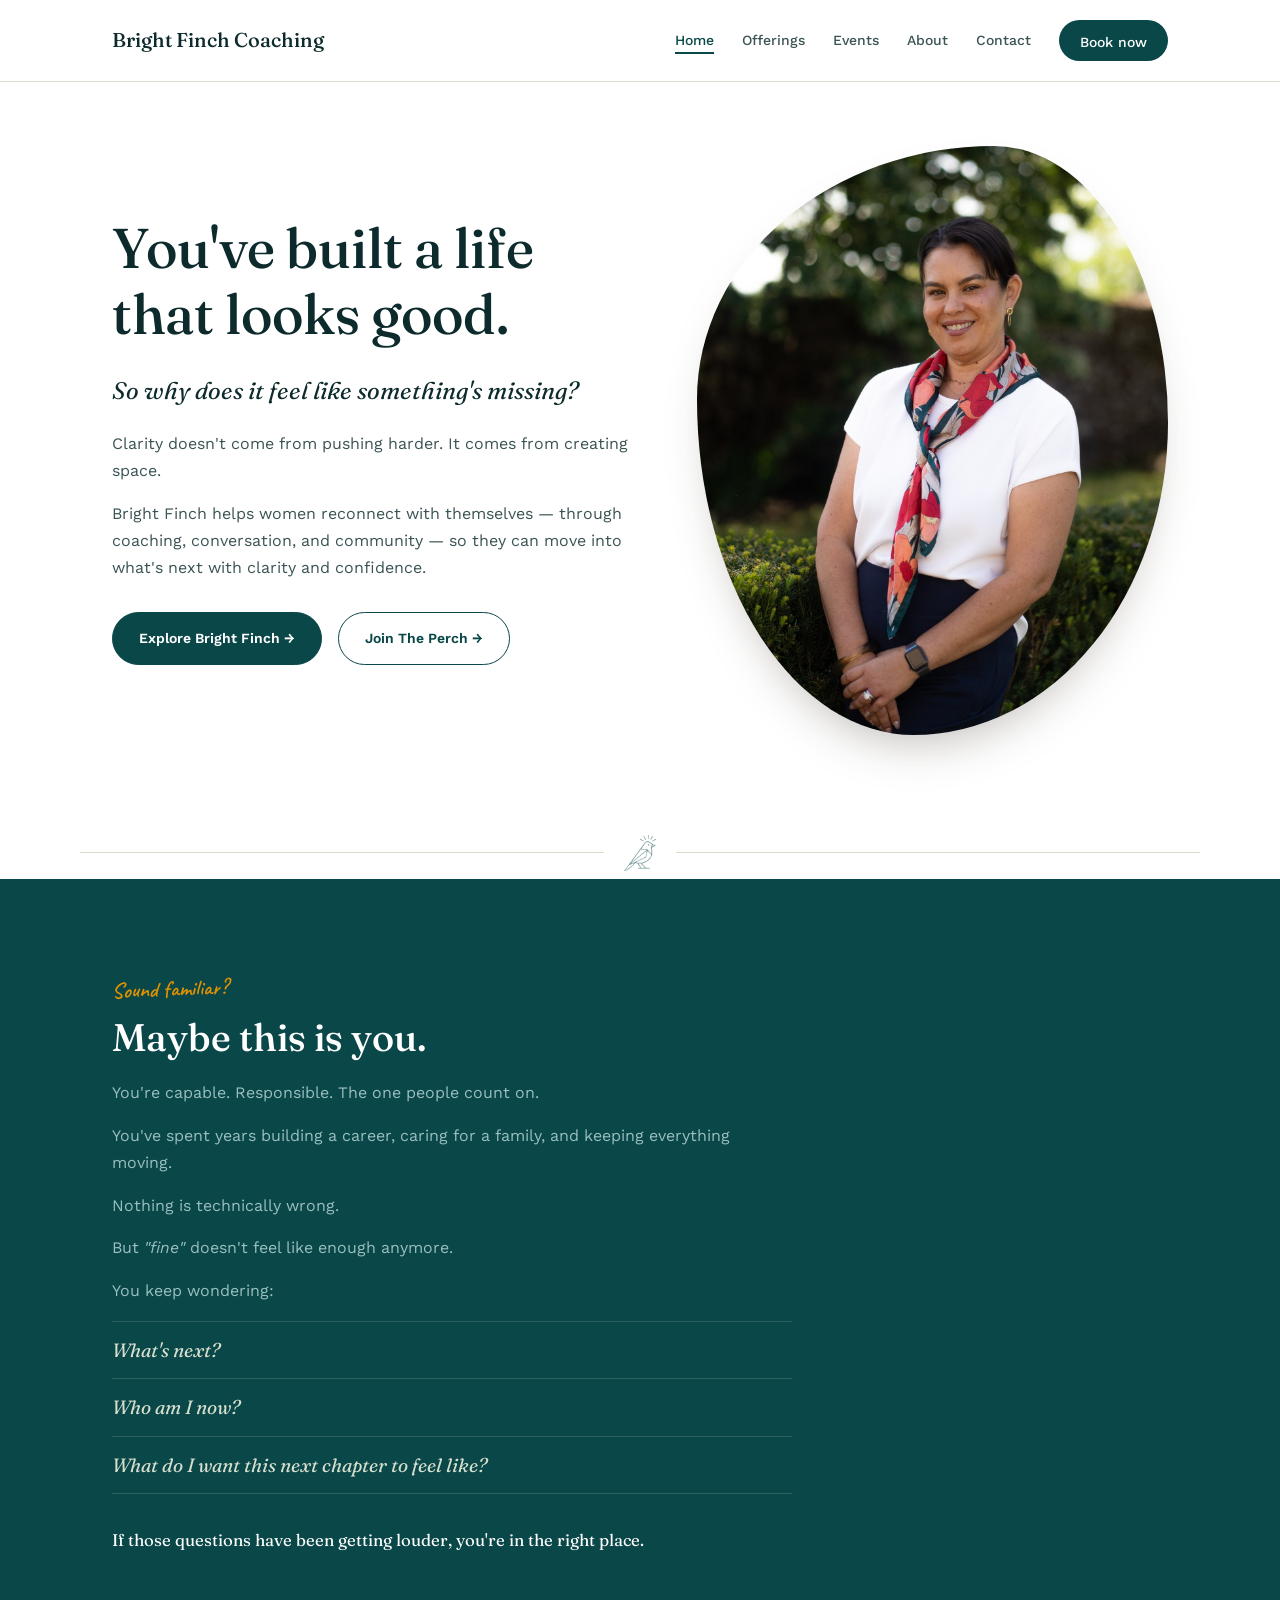
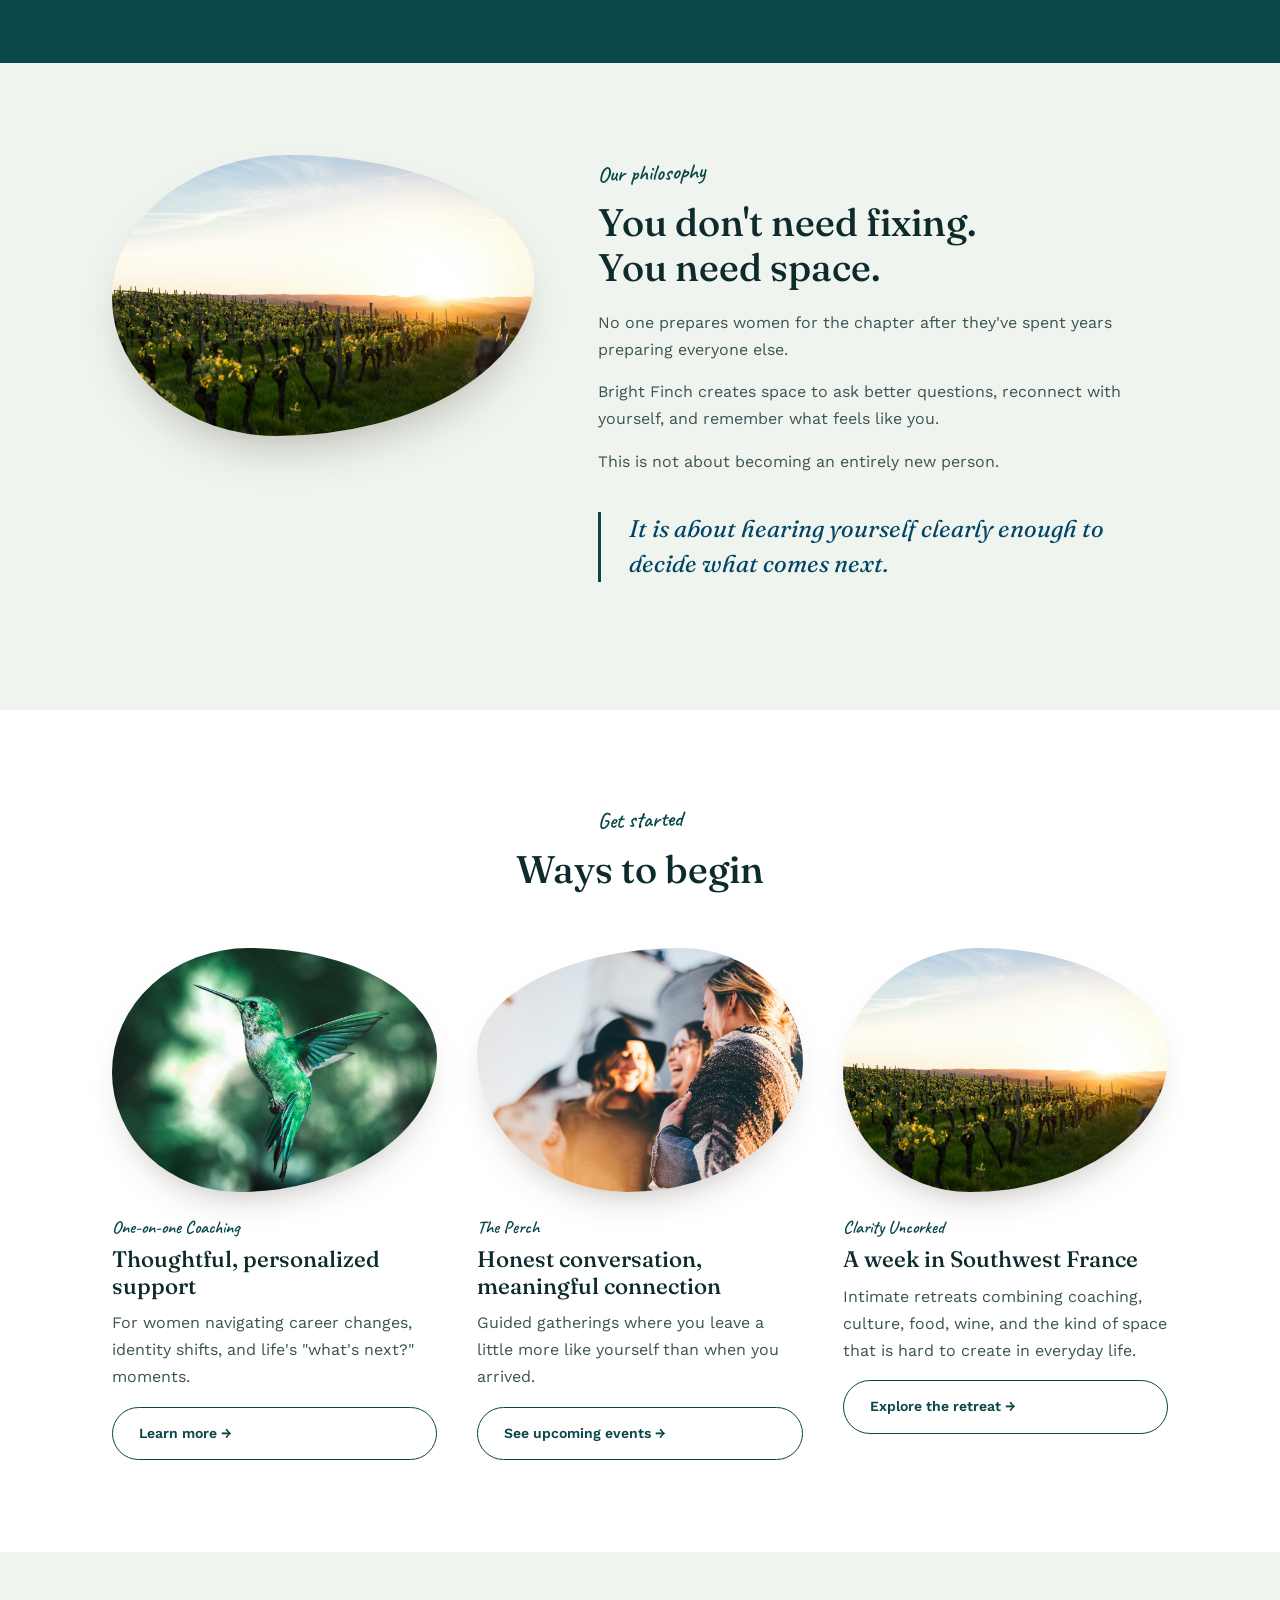
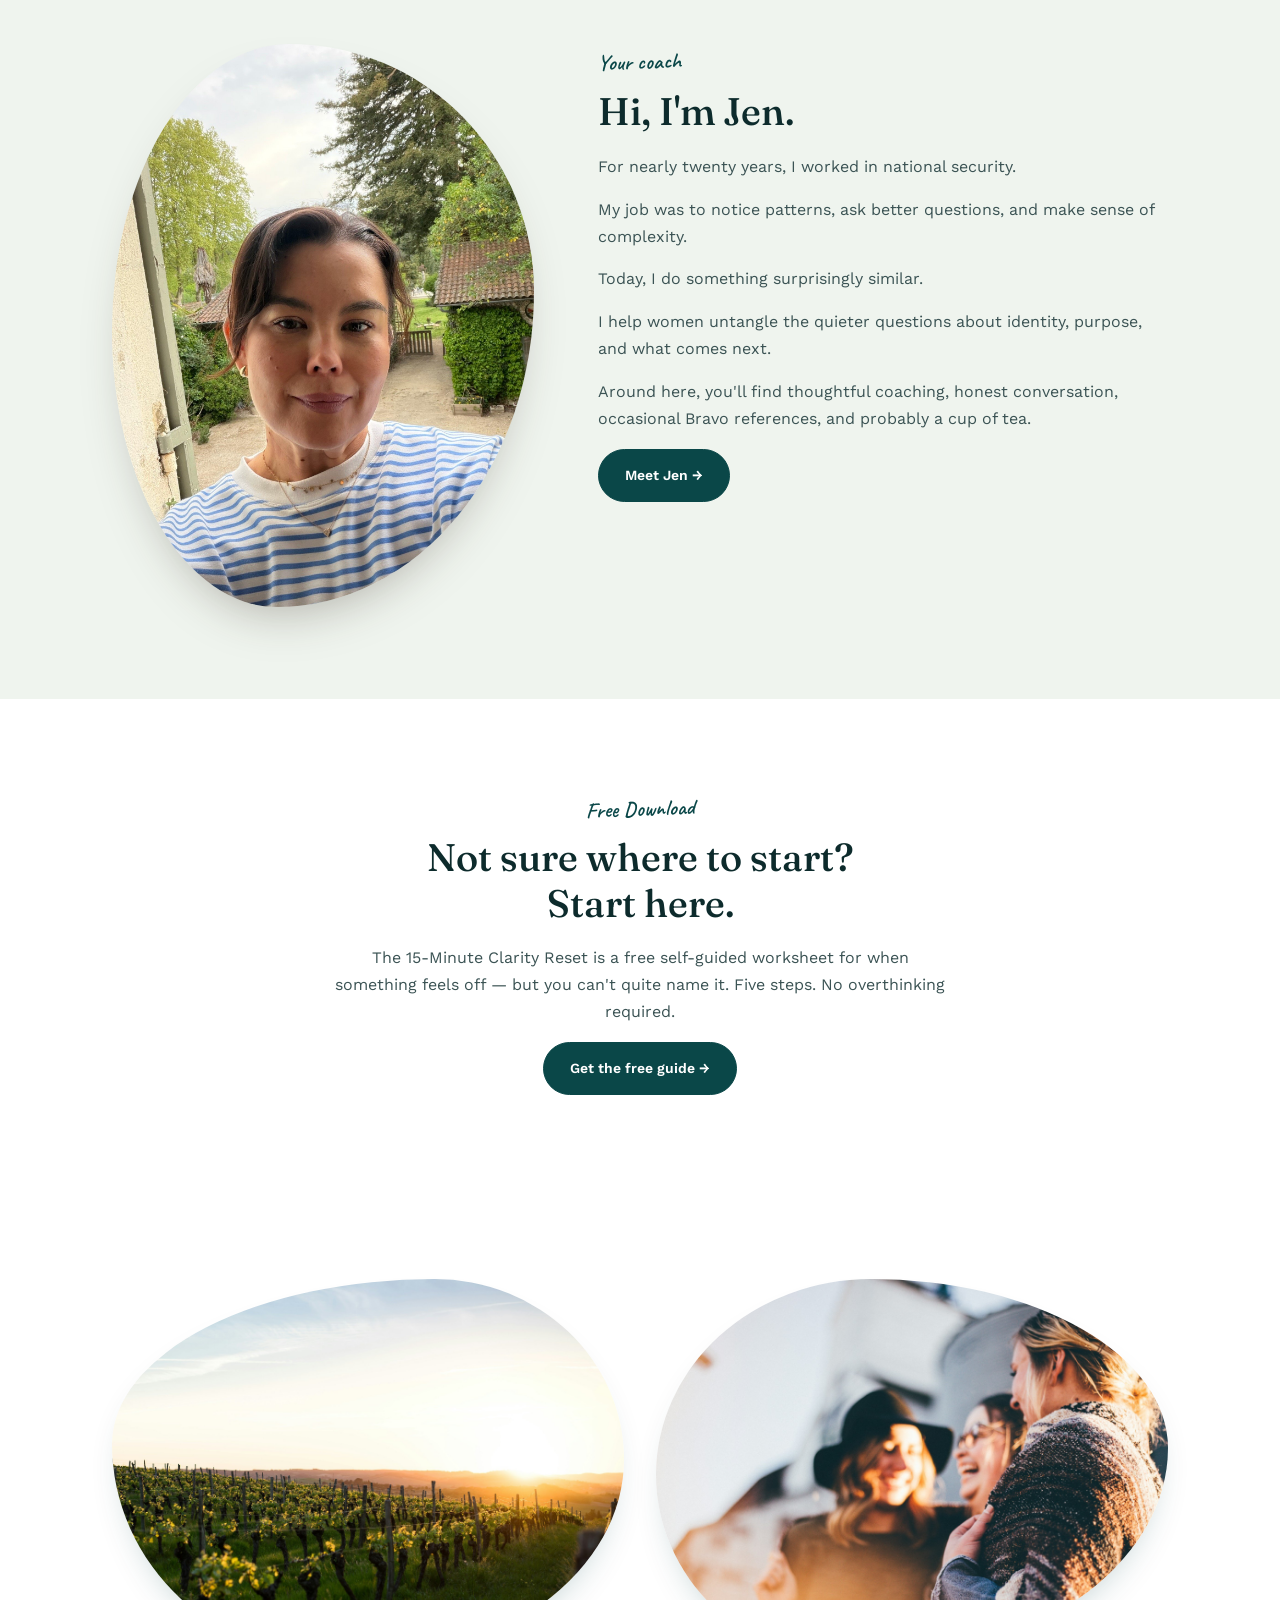
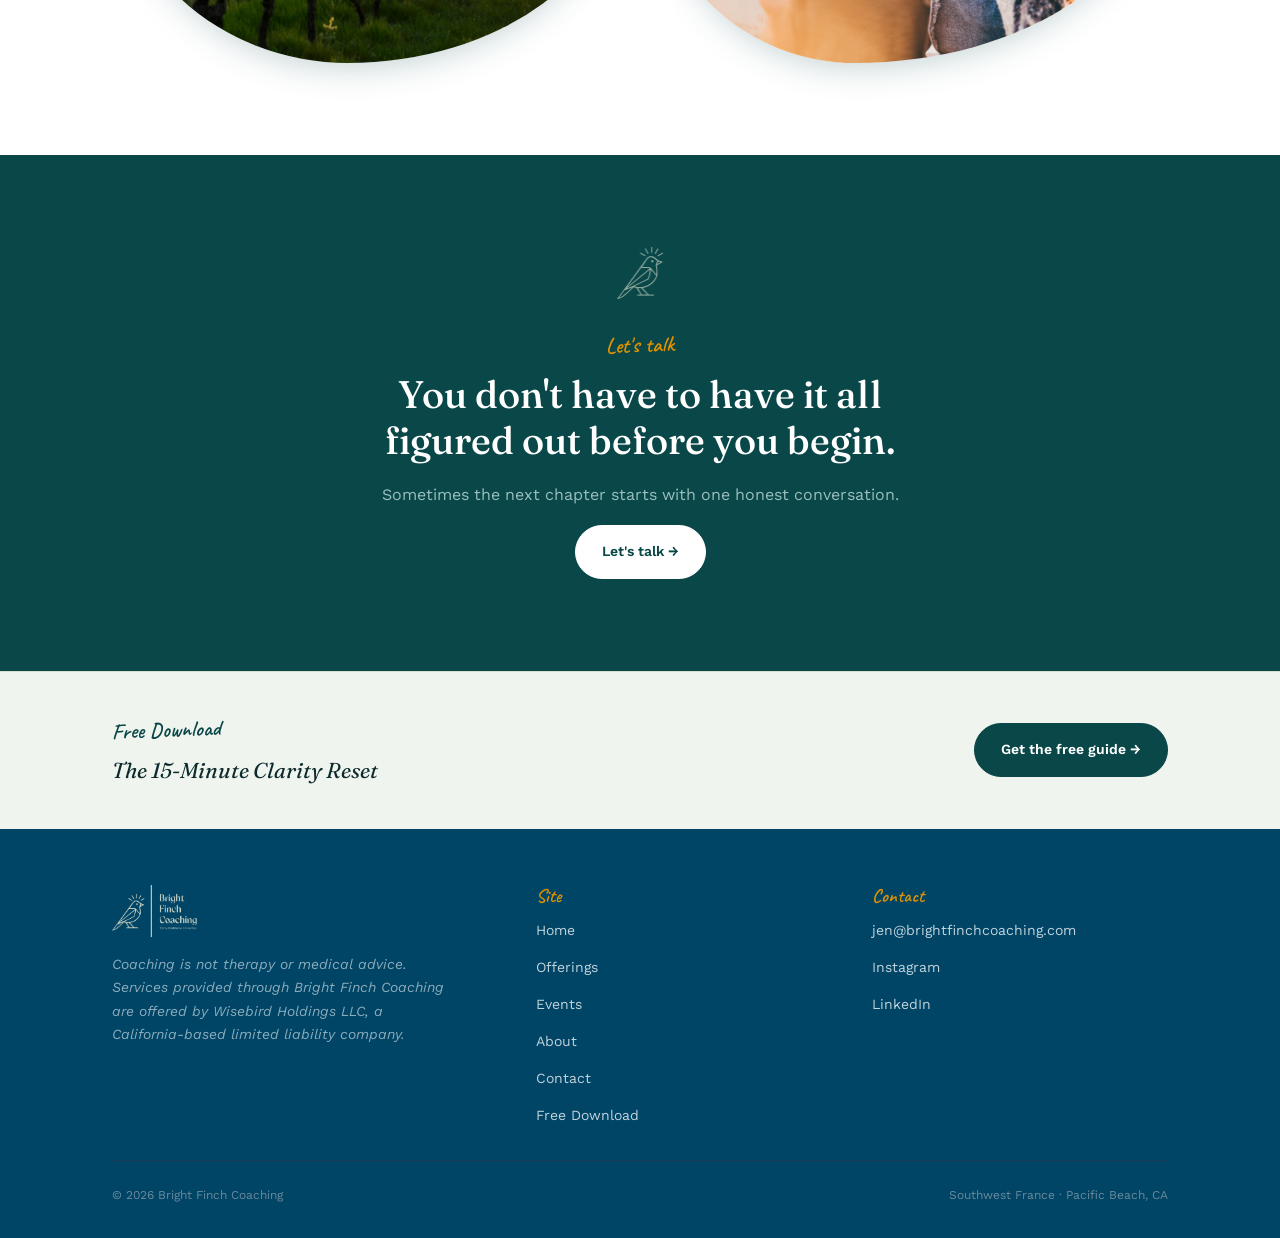
==== index.html @ b05a15ee "Expand hero mission statement Co-Authored-By: Claude Sonnet 4.6 <noreply@anthropic.com>" ====
<!DOCTYPE html>
<html lang="en">
<head>
<meta charset="UTF-8">
<meta name="viewport" content="width=device-width, initial-scale=1.0">
<title>Bright Finch Coaching</title>
<meta name="description" content="Bright Finch helps women reconnect with themselves through coaching, conversation, and community.">
<link rel="stylesheet" href="css/style.css">
<link rel="icon" type="image/png" sizes="512x512" href="favicon-512.png">
<link rel="icon" type="image/png" sizes="32x32" href="favicon-32.png">
<link rel="icon" type="image/png" sizes="16x16" href="favicon-16.png">
<link rel="apple-touch-icon" href="apple-touch-icon.png">
</head>
<body>

<header class="site-header">
  <nav class="nav">
    <a href="index.html" class="wordmark">Bright Finch Coaching</a>
    <ul class="nav-links">
      <li><a href="index.html" class="active">Home</a></li>
      <li><a href="offerings.html">Offerings</a></li>
      <li><a href="events.html">Events</a></li>
      <li><a href="about.html">About</a></li>
      <li><a href="contact.html">Contact</a></li>
      <li><a href="contact.html" class="btn btn-solid nav-cta">Book now</a></li>
    </ul>
    <button class="nav-toggle" aria-label="Toggle menu"><span></span><span></span><span></span></button>
  </nav>
</header>

<main>

  <!-- 1. Hero -->
  <section class="hero">
    <div class="container hero-grid">
      <div>
        <h1>You've built a life<br>that looks good.</h1>
        <p class="hero-sub">So why does it feel like something's missing?</p>
        <p>Clarity doesn't come from pushing harder. It comes from creating space.</p>
        <p>Bright Finch helps women reconnect with themselves — through coaching, conversation, and community — so they can move into what's next with clarity and confidence.</p>
        <div class="hero-actions">
          <a href="offerings.html" class="btn btn-solid">Explore Bright Finch →</a>
          <a href="events.html" class="btn btn-outline">Join The Perch →</a>
        </div>
      </div>
      <div class="hero-image">
        <img src="images/hero.jpg" alt="Women in conversation at a Bright Finch gathering">
      </div>
    </div>
  </section>

  <div class="container mark-divider">
    <img src="images/logo-mark-teal.png" alt="">
  </div>

  <!-- 2. Recognition -->
  <section class="recognition">
    <div class="container">
      <div class="recognition-inner">
        <span class="eyebrow">Sound familiar?</span>
        <h2>Maybe this is you.</h2>
        <p>You're capable. Responsible. The one people count on.</p>
        <p>You've spent years building a career, caring for a family, and keeping everything moving.</p>
        <p>Nothing is technically wrong.</p>
        <p>But <em>"fine"</em> doesn't feel like enough anymore.</p>
        <p>You keep wondering:</p>
        <ul class="recognition-list">
          <li>What's next?</li>
          <li>Who am I now?</li>
          <li>What do I want this next chapter to feel like?</li>
        </ul>
        <p class="recognition-close">If those questions have been getting louder, you're in the right place.</p>
      </div>
    </div>
  </section>

  <!-- 3. Philosophy -->
  <section class="section-alt">
    <div class="container about-grid">
      <div class="about-image">
        <img src="images/event-clarity-uncorked.jpg" alt="A quiet moment at Clarity Uncorked in Southwest France">
      </div>
      <div>
        <span class="eyebrow">Our philosophy</span>
        <h2>You don't need fixing.<br>You need space.</h2>
        <p>No one prepares women for the chapter after they've spent years preparing everyone else.</p>
        <p>Bright Finch creates space to ask better questions, reconnect with yourself, and remember what feels like you.</p>
        <p>This is not about becoming an entirely new person.</p>
        <p class="pullquote">It is about hearing yourself clearly enough to decide what comes next.</p>
      </div>
    </div>
  </section>

  <!-- 4. Ways to begin -->
  <section>
    <div class="container">
      <div class="section-head center">
        <span class="eyebrow">Get started</span>
        <h2>Ways to begin</h2>
      </div>
      <div class="grid-3">

        <div class="card">
          <div class="card-image">
            <img src="images/offering-1.jpg" alt="One-on-one coaching session">
          </div>
          <span class="card-number">One-on-one Coaching</span>
          <h3>Thoughtful, personalized support</h3>
          <p>For women navigating career changes, identity shifts, and life's "what's next?" moments.</p>
          <a href="offerings.html" class="btn btn-outline">Learn more →</a>
        </div>

        <div class="card">
          <div class="card-image">
            <img src="images/event-perch.jpg" alt="The Perch gathering">
          </div>
          <span class="card-number">The Perch</span>
          <h3>Honest conversation, meaningful connection</h3>
          <p>Guided gatherings where you leave a little more like yourself than when you arrived.</p>
          <a href="events.html" class="btn btn-outline">See upcoming events →</a>
        </div>

        <div class="card">
          <div class="card-image">
            <img src="images/event-clarity-uncorked.jpg" alt="Clarity Uncorked retreat in France">
          </div>
          <span class="card-number">Clarity Uncorked</span>
          <h3>A week in Southwest France</h3>
          <p>Intimate retreats combining coaching, culture, food, wine, and the kind of space that is hard to create in everyday life.</p>
          <a href="https://www.clarityuncorked.com" class="btn btn-outline" target="_blank" rel="noopener">Explore the retreat →</a>
        </div>

      </div>
    </div>
  </section>

  <!-- 5. About Jen -->
  <section class="section-alt">
    <div class="container about-grid">
      <div class="about-image">
        <img src="images/jen.jpg" alt="Jen, founder of Bright Finch Coaching">
      </div>
      <div>
        <span class="eyebrow">Your coach</span>
        <h2>Hi, I'm Jen.</h2>
        <p>For nearly twenty years, I worked in national security.</p>
        <p>My job was to notice patterns, ask better questions, and make sense of complexity.</p>
        <p>Today, I do something surprisingly similar.</p>
        <p>I help women untangle the quieter questions about identity, purpose, and what comes next.</p>
        <p>Around here, you'll find thoughtful coaching, honest conversation, occasional Bravo references, and probably a cup of tea.</p>
        <a href="about.html" class="btn btn-solid">Meet Jen →</a>
      </div>
    </div>
  </section>

  <!-- 6. Freebie -->
  <section>
    <div class="container" style="max-width:680px; text-align:center;">
      <span class="eyebrow">Free Download</span>
      <h2>Not sure where to start?<br>Start here.</h2>
      <p>The 15-Minute Clarity Reset is a free self-guided worksheet for when something feels off — but you can't quite name it. Five steps. No overthinking required.</p>
      <a href="clarity-reset.html" class="btn btn-solid">Get the free guide →</a>
    </div>
  </section>

  <!-- 7. Social proof -->
  <section>
    <div class="container">
      <!-- testimonials hidden until ready
      <div class="section-head center">
        <span class="eyebrow">Kind words</span>
        <h2>From the women who've been here</h2>
      </div>
      <div class="testimonial-grid">
        <blockquote class="testimonial">
          <p>"Add your first testimonial here."</p>
          <cite>— Name, Location</cite>
        </blockquote>
        <blockquote class="testimonial">
          <p>"Add your second testimonial here."</p>
          <cite>— Name, Location</cite>
        </blockquote>
        <blockquote class="testimonial">
          <p>"Add your third testimonial here."</p>
          <cite>— Name, Location</cite>
        </blockquote>
      </div>
      -->
      <div class="proof-images">
        <div class="proof-image">
          <img src="images/event-clarity-uncorked.jpg" alt="Clarity Uncorked retreat, Bordeaux">
        </div>
        <div class="proof-image">
          <img src="images/event-perch.jpg" alt="The Perch gathering, Pacific Beach">
        </div>
      </div>
    </div>
  </section>

  <!-- 7. Final CTA -->
  <section class="final-cta">
    <div class="container center" style="max-width:600px; margin:0 auto;">
      <img src="images/logo-mark-sage.png" alt="" class="final-cta-mark">
      <span class="eyebrow">Let's talk</span>
      <h2>You don't have to have it all figured out before you begin.</h2>
      <p>Sometimes the next chapter starts with one honest conversation.</p>
      <a href="contact.html" class="btn btn-solid">Let's talk →</a>
    </div>
  </section>

</main>

<section class="freebie-strip">
  <div class="container">
    <div class="freebie-strip-inner">
      <div>
        <span class="eyebrow">Free Download</span>
        <p class="freebie-strip-title">The 15-Minute Clarity Reset</p>
      </div>
      <a href="clarity-reset.html" class="btn btn-solid">Get the free guide →</a>
    </div>
  </div>
</section>

<footer class="site-footer">
  <div class="container">
    <div class="footer-grid">
      <div>
        <div class="wordmark">
          <img src="images/logo-lockup-sage.png" alt="Bright Finch Coaching">
        </div>
        <p style="margin-top:16px; max-width:38ch;"><em>Coaching is not therapy or medical advice. Services provided through Bright Finch Coaching are offered by Wisebird Holdings LLC, a California-based limited liability company.</em></p>
      </div>
      <div>
        <h4>Site</h4>
        <ul class="footer-links">
          <li><a href="index.html">Home</a></li>
          <li><a href="offerings.html">Offerings</a></li>
          <li><a href="events.html">Events</a></li>
          <li><a href="about.html">About</a></li>
          <li><a href="contact.html">Contact</a></li>
          <li><a href="clarity-reset.html">Free Download</a></li>
        </ul>
      </div>
      <div>
        <h4>Contact</h4>
        <ul class="footer-links">
          <li><a href="mailto:jen@brightfinchcoaching.com">jen@brightfinchcoaching.com</a></li>
          <li><a href="http://instagram.com/brightfinchcoaching" target="_blank" rel="noopener">Instagram</a></li>
          <li><a href="https://www.linkedin.com/in/jennifer-holt19/" target="_blank" rel="noopener">LinkedIn</a></li>
        </ul>
      </div>
    </div>
    <div class="footer-bottom">
      <span>© 2026 Bright Finch Coaching</span>
      <span>Southwest France · Pacific Beach, CA</span>
    </div>
  </div>
</footer>

<script src="js/main.js"></script>
</body>
</html>
---- css/style.css ----
/* ============================================
   Bright Finch Coaching — Deep Teal / Sage
   Brand colours: Teal #0A4748 · Sage #CBD6C6
   ============================================ */

@import url('https://fonts.googleapis.com/css2?family=Fraunces:ital,opsz,wght@0,9..144,400;0,9..144,500;0,9..144,600;1,9..144,500&family=Work+Sans:wght@400;500;600&family=Caveat:wght@500;600&display=swap');

:root {
  /* Brand palette — all 6 colours */
  --teal: #0A4748;          /* Deep Teal — primary */
  --teal-light: #8ABCBC;    /* Light Teal — hover / soft accent */
  --navy: #004466;          /* Deep Navy — footer bg */
  --sage: #D6DFCE;          /* Sage — light backgrounds / borders */
  --sage-light: #EFF4EE;    /* Sage tint — section alt bg */
  --gold: #E09200;          /* Amber Gold — highlight on dark */
  --mauve: #A48EA2;         /* Muted Mauve — tags / secondary accent */

  /* Semantic tokens */
  --paper: #FFFFFF;
  --paper-alt: #EFF4EE;
  --ink: #0D2B2C;
  --ink-soft: #3B5354;
  --ink-faint: #7A9898;
  --moss: #0A4748;          /* teal — retreat block bg */
  --moss-deep: #004466;     /* navy — footer bg */
  --rust: #0A4748;          /* teal — primary CTA accent */
  --mustard: #E09200;       /* gold — accent on dark backgrounds */
  --line: #D6DFCE;          /* sage — dividers */
  --line-soft: #EFF4EE;     /* sage tint — soft dividers */

  --serif: 'Fraunces', Georgia, serif;
  --sans: 'Work Sans', -apple-system, BlinkMacSystemFont, sans-serif;
  --mono: 'Work Sans', -apple-system, BlinkMacSystemFont, sans-serif;
  --script: 'Caveat', cursive;

  --max: 1120px;
  --blob-1: 63% 37% 54% 46% / 43% 47% 53% 57%;
  --blob-2: 42% 58% 61% 39% / 51% 44% 56% 49%;
}

* { box-sizing: border-box; }

html { scroll-behavior: smooth; }

body {
  margin: 0;
  background: var(--paper);
  color: var(--ink);
  font-family: var(--sans);
  font-size: 16px;
  line-height: 1.68;
  -webkit-font-smoothing: antialiased;
}

img { max-width: 100%; display: block; }

a { color: inherit; text-decoration: none; }

h1, h2, h3, h4 {
  font-family: var(--serif);
  font-weight: 500;
  line-height: 1.18;
  margin: 0 0 0.5em;
  color: var(--ink);
}

h1 { font-size: clamp(2.4rem, 5vw, 3.5rem); }
h2 { font-size: clamp(1.8rem, 3.2vw, 2.4rem); }
h3 { font-size: 1.4rem; }

p { margin: 0 0 1em; color: var(--ink-soft); }

.container {
  max-width: var(--max);
  margin: 0 auto;
  padding: 0 32px;
}

/* ---------- eyebrow / labels ---------- */
.eyebrow {
  font-family: var(--script);
  font-size: 22px;
  font-weight: 600;
  color: var(--rust);
  display: inline-block;
  margin-bottom: 8px;
  transform: rotate(-2deg);
}

.tag {
  font-family: var(--sans);
  font-size: 11px;
  letter-spacing: 0.04em;
  color: var(--mauve);
  border: 1px solid var(--mauve);
  border-radius: 20px;
  padding: 3px 12px;
  display: inline-block;
}

/* ---------- buttons ---------- */
.btn {
  display: inline-flex;
  align-items: center;
  gap: 8px;
  font-family: var(--sans);
  font-weight: 600;
  font-size: 14px;
  padding: 14px 26px;
  border-radius: 999px;
  border: 1.5px solid var(--rust);
  transition: background 0.18s ease, color 0.18s ease, transform 0.15s ease;
}

.btn-solid {
  background: var(--rust);
  color: var(--paper);
}
/* override nav-links a color specificity for solid buttons */
a.btn-solid,
.nav-links a.btn-solid { color: var(--paper); }
.btn-solid:hover { background: var(--teal-light); border-color: var(--teal-light); transform: translateY(-1px) rotate(-1deg); }

.btn-outline {
  background: transparent;
  color: var(--rust);
}
.btn-outline:hover { background: var(--rust); color: var(--paper); }

/* ---------- header / nav ---------- */
.site-header {
  border-bottom: 1px solid var(--line);
  background: var(--paper);
  position: sticky;
  top: 0;
  z-index: 20;
}

.nav {
  display: flex;
  align-items: center;
  justify-content: space-between;
  padding: 20px 32px;
  max-width: var(--max);
  margin: 0 auto;
}

.wordmark {
  font-family: var(--serif);
  font-weight: 500;
  font-size: 20px;
  display: flex;
  align-items: center;
  gap: 10px;
}


.nav-links {
  display: flex;
  align-items: center;
  gap: 28px;
  list-style: none;
  margin: 0;
  padding: 0;
}

.nav-links a {
  font-family: var(--sans);
  font-size: 14px;
  font-weight: 500;
  color: var(--ink-soft);
  padding-bottom: 4px;
  border-bottom: 2px solid transparent;
}

.nav-links a:hover,
.nav-links a.active {
  color: var(--rust);
  border-bottom-color: var(--rust);
}

.nav-cta { font-size: 13px; padding: 10px 20px; }

.nav-toggle {
  display: none;
  background: none;
  border: none;
  cursor: pointer;
  padding: 4px;
}
.nav-toggle span {
  display: block;
  width: 22px;
  height: 2px;
  background: var(--ink);
  margin: 5px 0;
  border-radius: 2px;
}

/* ---------- sections ---------- */
section { padding: 92px 0; }
.section-alt { background: var(--paper-alt); }

.divider {
  border: none;
  border-top: 1px solid var(--line);
  margin: 0;
}

/* ---------- hero ---------- */
.hero {
  padding: 64px 0 92px;
}
.hero-grid {
  display: grid;
  grid-template-columns: 1.05fr 0.95fr;
  gap: 64px;
  align-items: center;
}
.hero h1 { margin-bottom: 24px; }
.hero .lede {
  font-size: 1.15rem;
  color: var(--ink-soft);
  max-width: 46ch;
}
.hero-actions { margin-top: 30px; display: flex; gap: 16px; align-items: center; flex-wrap: wrap; }

.hero-image {
  border-radius: var(--blob-1);
  overflow: hidden;
  aspect-ratio: 4/5;
  box-shadow: 0 24px 48px -20px rgba(58, 46, 34, 0.35);
}
.hero-image img { width: 100%; height: 100%; object-fit: cover; }

.specimen-note {
  margin-top: 30px;
  padding-top: 16px;
  border-top: 1px dashed var(--line);
  font-family: var(--script);
  font-size: 17px;
  color: var(--moss-deep);
}

/* ---------- wordmark logo ---------- */
.wordmark img { height: 52px; width: auto; }

/* ---------- bird mark divider ---------- */
.mark-divider {
  display: flex;
  align-items: center;
  justify-content: center;
  gap: 20px;
  padding: 8px 0;
}
.mark-divider::before,
.mark-divider::after {
  content: '';
  flex: 1;
  height: 1px;
  background: var(--line);
}
.mark-divider img { height: 36px; width: auto; opacity: 0.55; }

/* ---------- card grid ---------- */
.grid-3 {
  display: grid;
  grid-template-columns: repeat(3, 1fr);
  gap: 40px;
}
.grid-2 {
  display: grid;
  grid-template-columns: repeat(2, 1fr);
  gap: 40px;
}

.card {
  display: flex;
  flex-direction: column;
}
.card-image {
  border-radius: var(--blob-2);
  overflow: hidden;
  aspect-ratio: 4/3;
  margin-bottom: 20px;
  box-shadow: 0 18px 36px -18px rgba(58, 46, 34, 0.35);
}
.card:nth-child(2) .card-image { border-radius: var(--blob-1); }
.card-image img { width: 100%; height: 100%; object-fit: cover; }

.card-number {
  font-family: var(--script);
  font-size: 18px;
  font-weight: 600;
  color: var(--moss);
  margin-bottom: 4px;
  display: block;
}

.card ul {
  list-style: none;
  padding: 0;
  margin: 14px 0 20px;
}
.card ul li {
  font-size: 14px;
  color: var(--ink-soft);
  padding-left: 20px;
  position: relative;
  margin-bottom: 8px;
}
.card ul li::before {
  content: "✦";
  position: absolute;
  left: 0;
  top: -1px;
  color: var(--rust);
  font-size: 12px;
}

/* ---------- event cards ---------- */
.event-card {
  display: grid;
  grid-template-columns: 1fr 1.4fr;
  gap: 28px;
  align-items: start;
  padding-bottom: 44px;
  border-bottom: 1px dashed var(--line);
}
.event-card:last-child { border-bottom: none; padding-bottom: 0; }
.event-image { border-radius: var(--blob-1); overflow: hidden; aspect-ratio: 4/3; }
.event-image img { width: 100%; height: 100%; object-fit: cover; }
.event-meta { font-family: var(--script); font-size: 17px; color: var(--rust); margin-bottom: 6px; display: block; }

/* ---------- pull quote ---------- */
.pullquote {
  font-family: var(--serif);
  font-style: italic;
  font-size: 1.5rem;
  line-height: 1.45;
  color: var(--moss-deep);
  border-left: 3px solid var(--rust);
  padding-left: 28px;
  margin: 36px 0;
}

/* ---------- about ---------- */
.about-grid {
  display: grid;
  grid-template-columns: 0.85fr 1.15fr;
  gap: 64px;
  align-items: start;
}
.about-image { border-radius: var(--blob-2); overflow: hidden; box-shadow: 0 24px 48px -20px rgba(58, 46, 34, 0.35); }
.about-image img { width: 100%; }

/* ---------- retreat cross-promo ---------- */
.retreat-block {
  background: var(--moss);
  color: var(--paper);
  border-radius: 32px;
  padding: 56px;
  display: grid;
  grid-template-columns: 1fr 1fr;
  gap: 48px;
  align-items: center;
}
.retreat-block h2, .retreat-block .eyebrow { color: var(--paper); }
.retreat-block .eyebrow { color: var(--mustard); }
.retreat-block p { color: #B0CECE; }
.retreat-block .btn-outline { border-color: var(--paper); color: var(--paper); }
.retreat-block .btn-outline:hover { background: var(--paper); color: var(--moss-deep); }
.retreat-image { border-radius: var(--blob-1); overflow: hidden; aspect-ratio: 4/3; }
.retreat-image img { width: 100%; height: 100%; object-fit: cover; }

/* ---------- contact form ---------- */
.contact-grid {
  display: grid;
  grid-template-columns: 0.9fr 1.1fr;
  gap: 64px;
}
form.contact-form {
  display: flex;
  flex-direction: column;
  gap: 18px;
}
.field label {
  display: block;
  font-family: var(--sans);
  font-size: 12px;
  font-weight: 600;
  letter-spacing: 0.03em;
  color: var(--ink-faint);
  margin-bottom: 6px;
}
.field input,
.field textarea {
  width: 100%;
  background: var(--paper);
  border: 1.5px solid var(--line);
  border-radius: 16px;
  padding: 13px 16px;
  font-family: var(--sans);
  font-size: 15px;
  color: var(--ink);
}
.field input:focus,
.field textarea:focus {
  outline: none;
  border-color: var(--rust);
}
.field textarea { resize: vertical; min-height: 130px; }

/* ---------- footer ---------- */
.site-footer {
  background: var(--moss-deep);
  color: #DCE0D0;
  padding: 56px 0 32px;
  margin-top: 0;
}
.footer-grid {
  display: grid;
  grid-template-columns: 1.3fr 1fr 1fr;
  gap: 40px;
  padding-bottom: 32px;
  border-bottom: 1px solid #1A3B55;
}
.site-footer h4 {
  font-family: var(--script);
  font-size: 19px;
  font-weight: 600;
  color: var(--mustard);
  margin-bottom: 10px;
}
.site-footer .wordmark { color: var(--paper); }
.site-footer p { color: #8AACBC; font-size: 14px; }
.site-footer a { font-size: 14px; color: #C0D4DC; }
.site-footer a:hover { color: var(--gold); }
.footer-links { list-style: none; padding: 0; margin: 0; display: flex; flex-direction: column; gap: 10px; }
.footer-bottom {
  padding-top: 24px;
  display: flex;
  justify-content: space-between;
  flex-wrap: wrap;
  gap: 12px;
  font-family: var(--sans);
  font-size: 12px;
  color: #6A8A9B;
}

/* ---------- hero brand mark ---------- */
.hero-brand-mark {
  width: 48px;
  height: 48px;
  border-radius: 12px;
  margin-bottom: 20px;
  box-shadow: 0 6px 16px -6px rgba(10,71,72,0.3);
}

/* ---------- hero subheadline ---------- */
.hero-sub {
  font-family: var(--serif);
  font-style: italic;
  font-size: clamp(1.2rem, 2.2vw, 1.5rem);
  color: var(--ink);
  margin: 0 0 20px;
}

/* ---------- recognition section ---------- */
.recognition { background: var(--teal); }
.recognition-inner { max-width: 680px; }
.recognition .eyebrow { color: var(--gold); }
.recognition h2 { color: var(--paper); }
.recognition > .container > .recognition-inner > p { color: #9ABFBF; }
.recognition p { color: #9ABFBF; }
.recognition-list {
  list-style: none;
  padding: 0;
  margin: 8px 0 32px;
}
.recognition-list li {
  font-family: var(--serif);
  font-style: italic;
  font-size: 1.2rem;
  color: var(--sage);
  padding: 12px 0;
  border-bottom: 1px solid rgba(203,214,198,0.18);
}
.recognition-list li:first-child { border-top: 1px solid rgba(203,214,198,0.18); }
.recognition-close {
  font-family: var(--serif);
  font-size: 1.05rem;
  color: var(--paper) !important;
}

/* ---------- testimonials ---------- */
.testimonial-grid {
  display: grid;
  grid-template-columns: repeat(3, 1fr);
  gap: 28px;
  margin-bottom: 56px;
}
.testimonial {
  background: var(--sage-light);
  border-radius: 24px;
  padding: 32px;
  margin: 0;
  display: flex;
  flex-direction: column;
  gap: 16px;
}
.testimonial p {
  font-family: var(--serif);
  font-style: italic;
  font-size: 1.05rem;
  color: var(--ink);
  margin: 0;
  line-height: 1.65;
}
.testimonial cite {
  font-family: var(--sans);
  font-size: 13px;
  font-style: normal;
  color: var(--ink-faint);
  font-weight: 500;
}

/* ---------- proof photography ---------- */
.proof-images {
  display: grid;
  grid-template-columns: 1fr 1fr;
  gap: 32px;
}
.proof-image {
  border-radius: var(--blob-1);
  overflow: hidden;
  aspect-ratio: 4/3;
  box-shadow: 0 18px 36px -18px rgba(10,71,72,0.3);
}
.proof-image:nth-child(2) { border-radius: var(--blob-2); }
.proof-image img { width: 100%; height: 100%; object-fit: cover; }

/* ---------- final CTA ---------- */
.final-cta { background: var(--teal); }
.final-cta .eyebrow { color: var(--gold); }
.final-cta h2 { color: var(--paper); }
.final-cta p { color: #9ABFBF; }
.final-cta .btn-solid {
  background: var(--paper);
  color: var(--teal);
  border-color: var(--paper);
}
.final-cta .btn-solid:hover { background: var(--sage); border-color: var(--sage); color: var(--teal); }
.final-cta-mark { height: 52px; width: auto; margin: 0 auto 28px; display: block; opacity: 0.7; }

/* ---------- offer page ---------- */
.offer-lede {
  font-family: var(--serif);
  font-size: clamp(1.15rem, 2vw, 1.35rem);
  font-style: italic;
  color: var(--ink);
  line-height: 1.55;
  margin: 0 0 1em;
}
.offer-price-card {
  background: var(--teal);
  color: var(--paper);
  border-radius: 32px;
  padding: 56px;
  text-align: center;
  max-width: 560px;
  margin: 0 auto;
}
.offer-price-card h2 { color: var(--paper); margin-bottom: 8px; }
.offer-price-card .eyebrow { color: var(--gold); }
.offer-price { font-size: 4rem; font-weight: 600; font-family: var(--serif); color: var(--paper); line-height: 1; margin: 16px 0 4px; }
.offer-price-note { color: var(--sage); font-size: 14px; margin: 0 0 32px; }
.offer-checklist { list-style: none; padding: 0; margin: 0 0 32px; text-align: left; display: inline-block; }
.offer-checklist li { padding: 8px 0 8px 32px; position: relative; color: var(--ink-soft); font-size: 15px; border-bottom: 1px solid var(--line-soft); }
.offer-checklist li:last-child { border-bottom: none; }
.offer-checklist li::before { content: "✔"; position: absolute; left: 0; color: var(--teal); font-size: 13px; top: 9px; }
.offer-checklist-light li { color: #B0CECE; border-bottom-color: rgba(203,214,198,0.2); }
.offer-checklist-light li::before { color: var(--gold); }
.offer-fit-list { list-style: none; padding: 0; margin: 0 0 1em; }
.offer-fit-list li { padding: 10px 0 10px 28px; position: relative; color: var(--ink-soft); border-bottom: 1px dashed var(--line); }
.offer-fit-list li:last-child { border-bottom: none; }
.offer-fit-list li::before { content: "→"; position: absolute; left: 0; color: var(--teal); font-weight: 600; }
.offer-narrow { max-width: 680px; }
.offer-cta-card {
  background: var(--sage-light);
  border-radius: 32px;
  padding: 56px;
  text-align: center;
}
.offer-cta-card h2 { color: var(--teal); }

/* ---------- utility ---------- */
.center { text-align: center; }
.mt-0 { margin-top: 0; }
.section-head { max-width: 640px; margin: 0 auto 56px; }
.section-head.left { margin-left: 0; }

/* Freebie strip */
.freebie-strip { background: var(--sage-light); border-top: 1px solid var(--line); padding: 40px 0; }
.freebie-strip-inner { display: flex; align-items: center; justify-content: space-between; gap: 32px; flex-wrap: wrap; }
.freebie-strip-inner .eyebrow { margin-bottom: 4px; }
.freebie-strip-title { font-family: var(--serif); font-size: 1.35rem; color: var(--ink); margin: 0; font-style: italic; }

/* ---------- responsive ---------- */
@media (max-width: 860px) {
  .hero-grid, .about-grid, .contact-grid, .retreat-block { grid-template-columns: 1fr; }
  .grid-3 { grid-template-columns: 1fr 1fr; }
  .event-card { grid-template-columns: 1fr; }
  .footer-grid { grid-template-columns: 1fr 1fr; }
  .testimonial-grid { grid-template-columns: 1fr; }
  .proof-images { grid-template-columns: 1fr; }
}

@media (max-width: 640px) {
  .nav-links { position: fixed; top: 65px; left: 0; right: 0; background: var(--paper); flex-direction: column; align-items: flex-start; padding: 24px 32px; border-bottom: 1px solid var(--line); gap: 18px; display: none; }
  .nav-links.open { display: flex; }
  .nav-toggle { display: block; }
  .nav-cta { display: none; }
  .grid-3, .grid-2 { grid-template-columns: 1fr; }
  section { padding: 56px 0; }
  .retreat-block { padding: 32px; border-radius: 24px; }
  .container { padding: 0 22px; }
  .hero-image, .about-image, .card-image, .event-image, .retreat-image { border-radius: 24px; }
  .testimonial-grid { grid-template-columns: 1fr; }
  .proof-images { grid-template-columns: 1fr; }
}
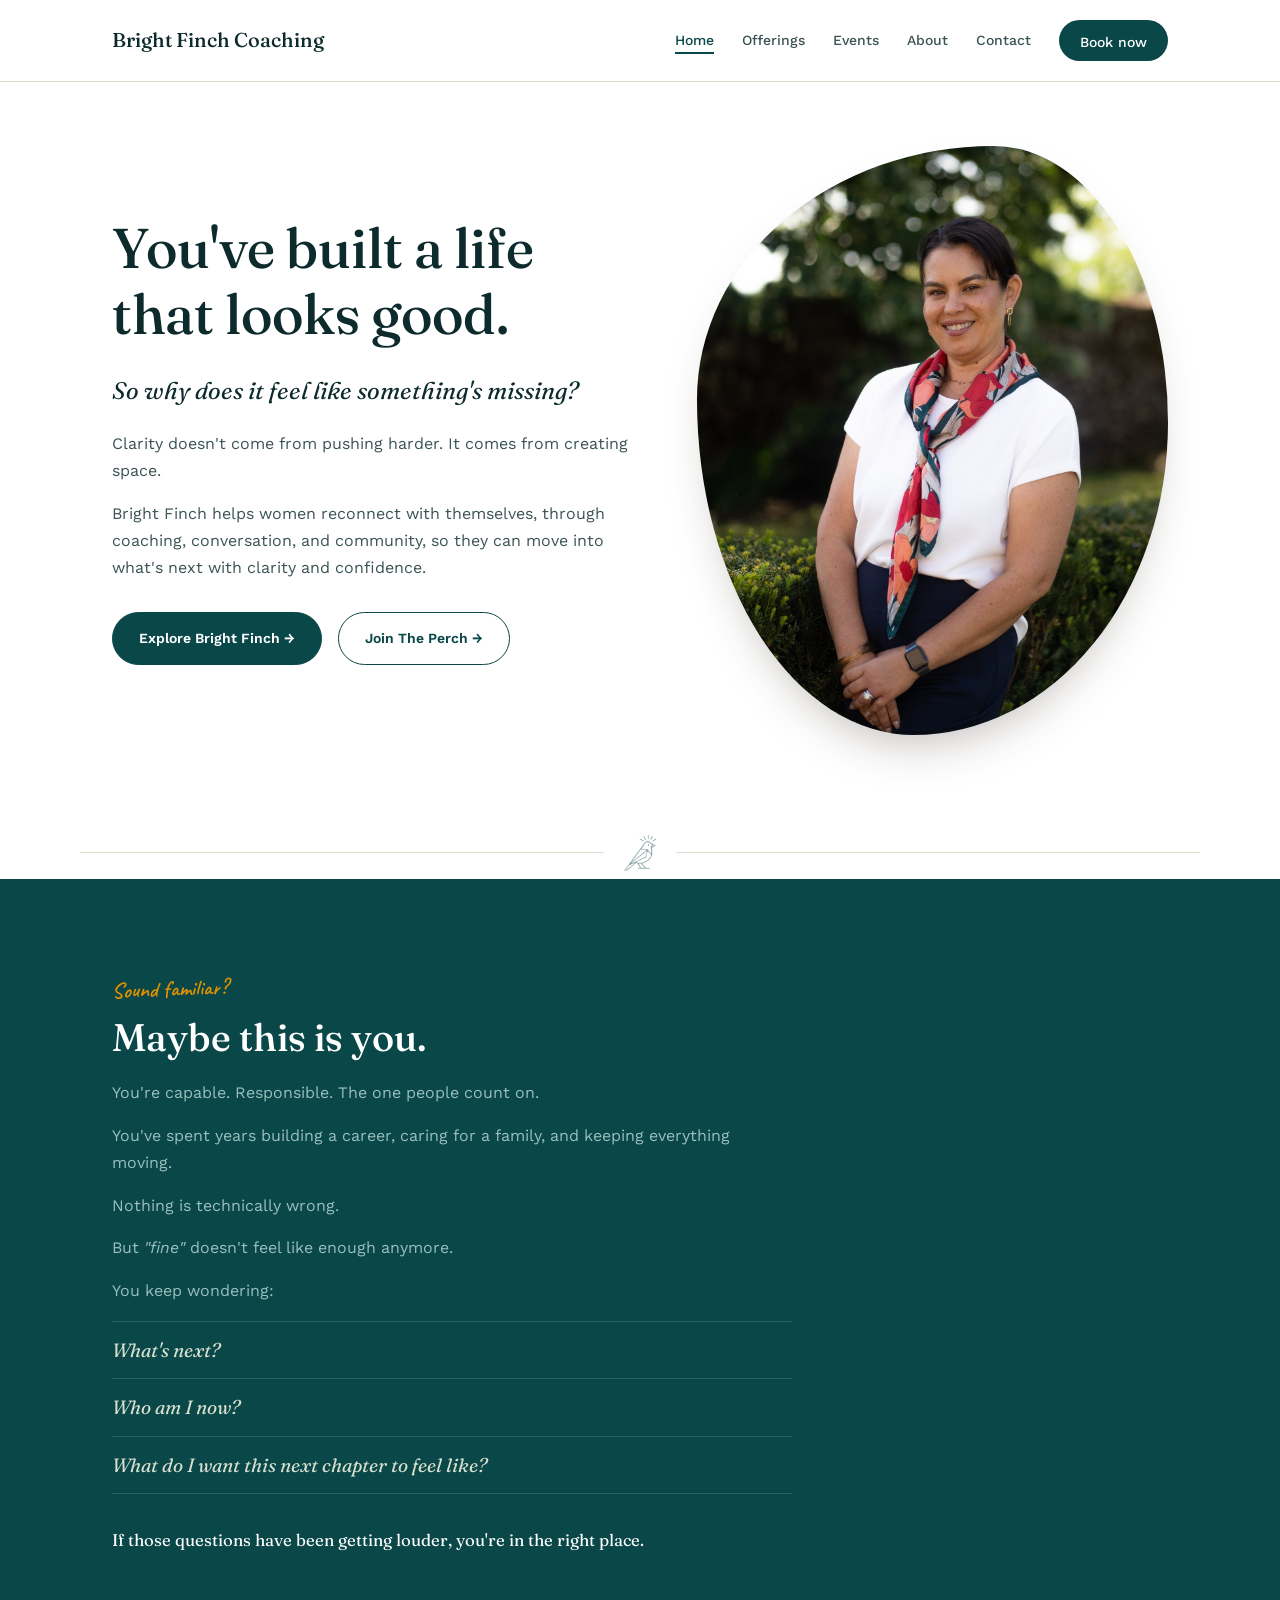
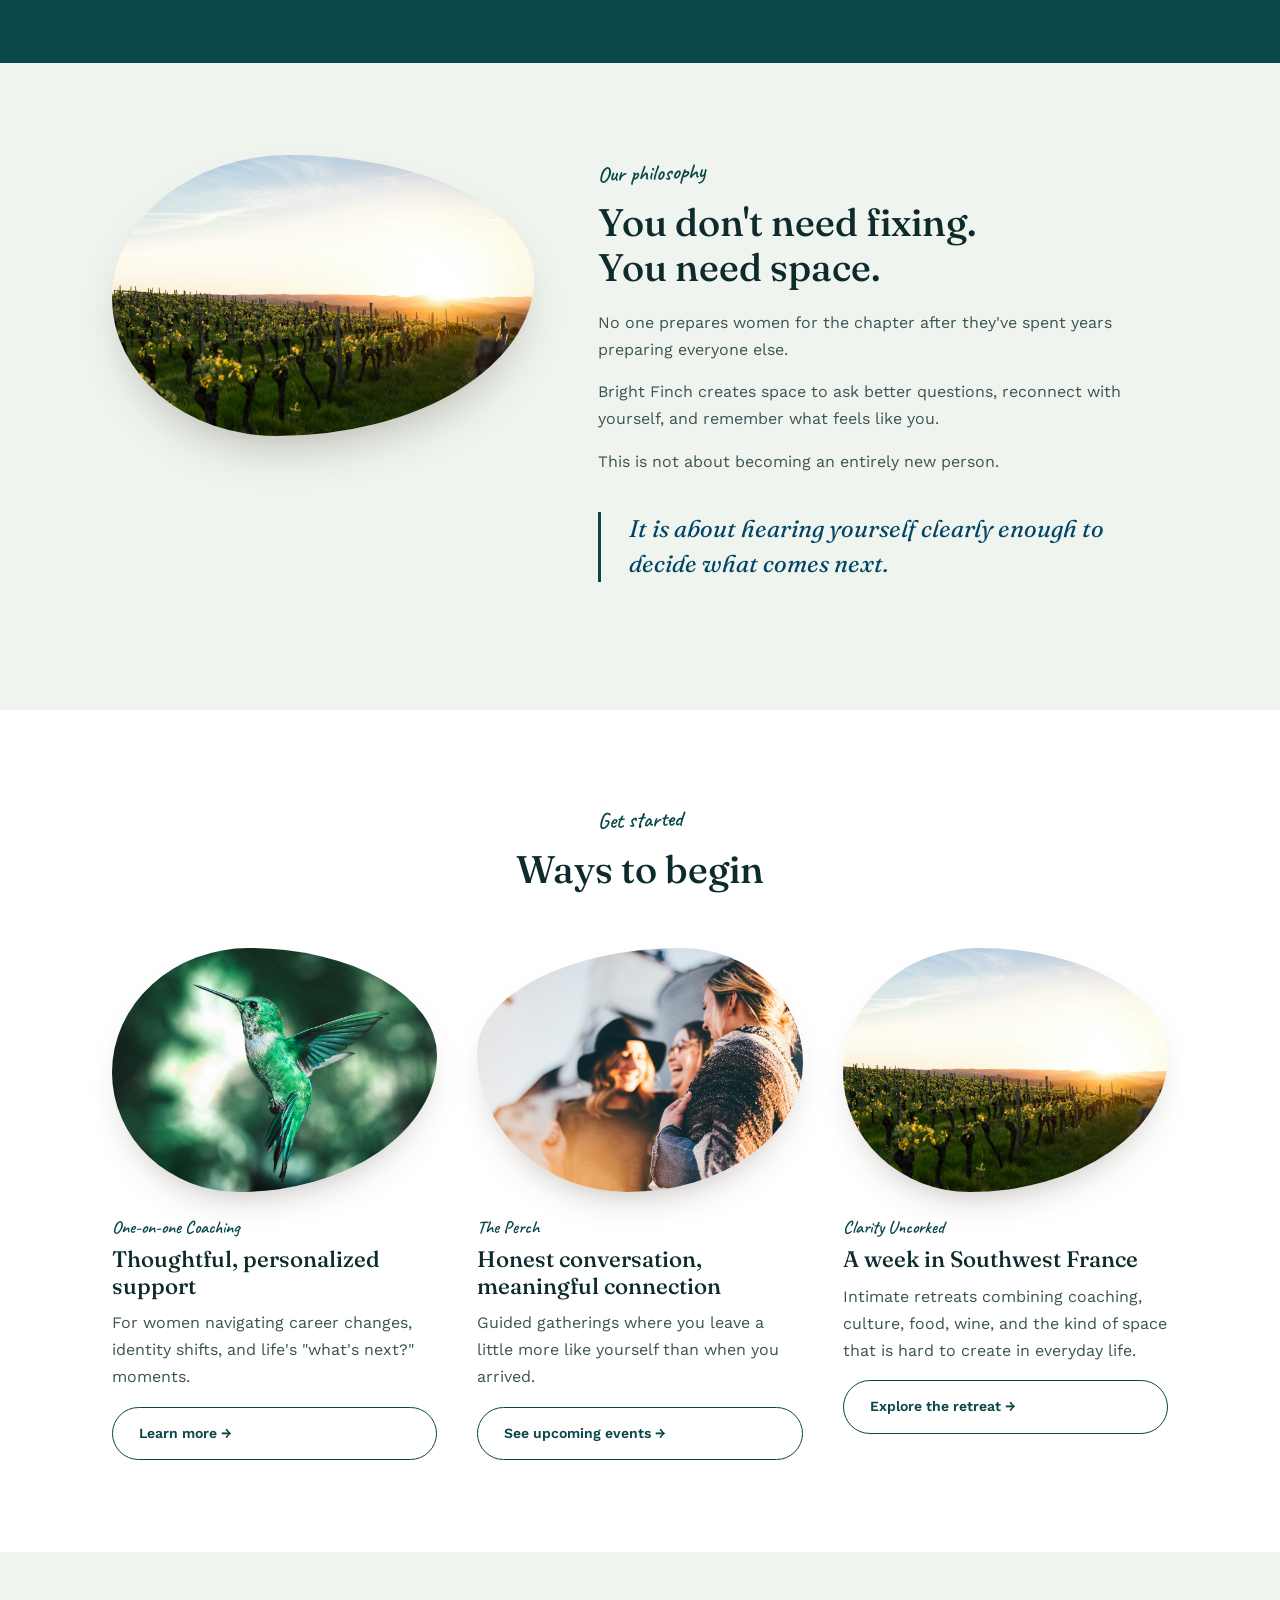
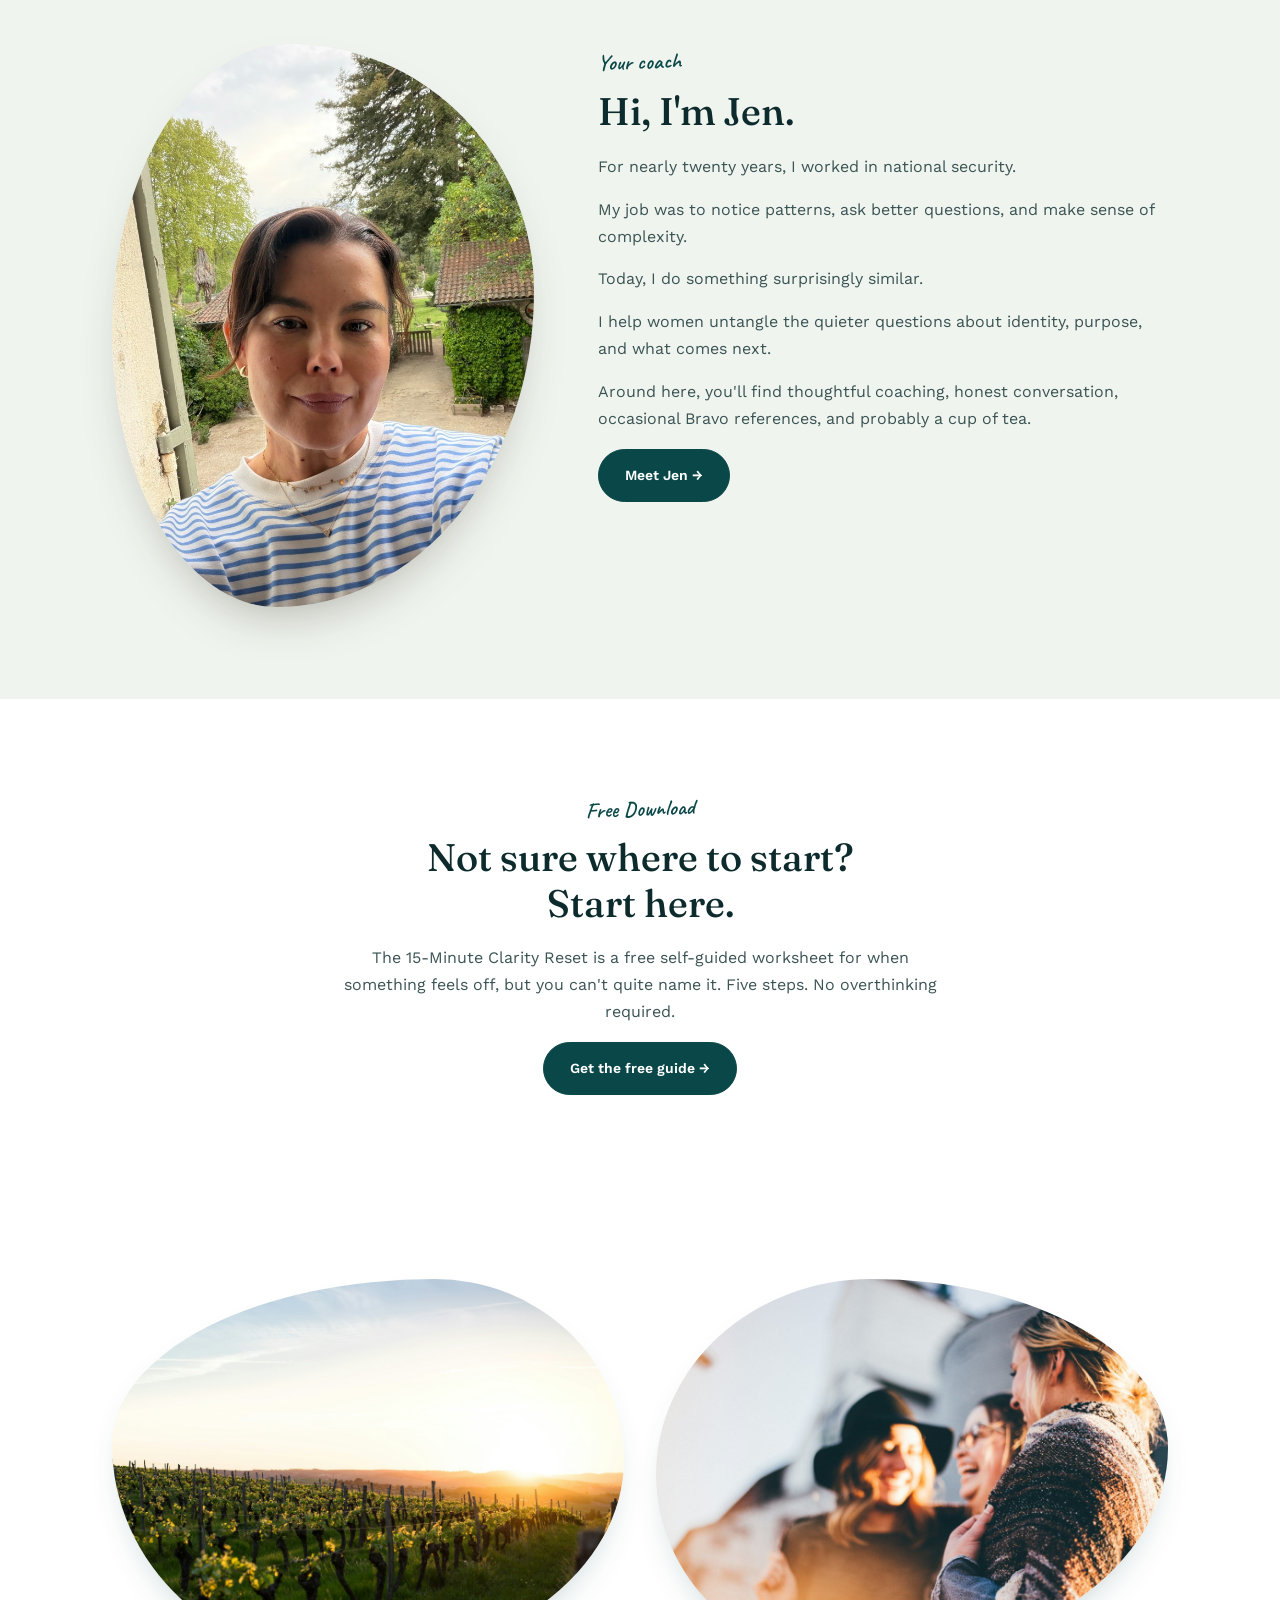
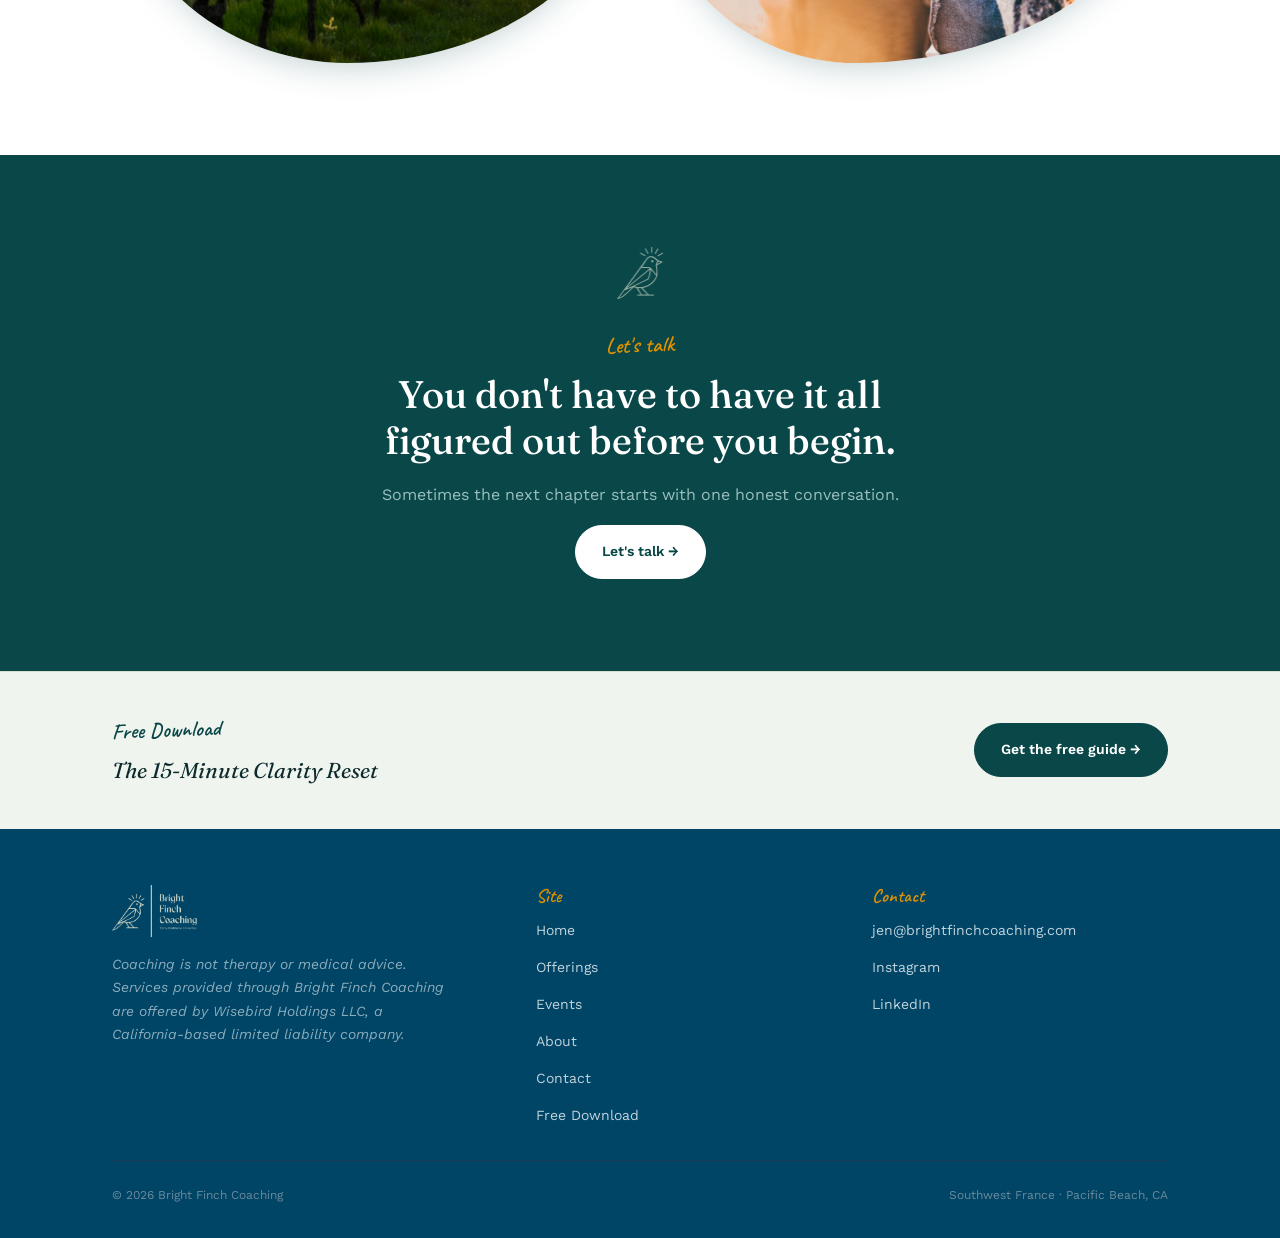
==== commit 3c7b20e8: "Redesign offerings page: new four-way structure, emphasize 1:1 Coaching, remove legacy options, upda" ====
--- a/index.html
+++ b/index.html
@@ -37,7 +37,7 @@
         <h1>You've built a life<br>that looks good.</h1>
         <p class="hero-sub">So why does it feel like something's missing?</p>
         <p>Clarity doesn't come from pushing harder. It comes from creating space.</p>
-        <p>Bright Finch helps women reconnect with themselves — through coaching, conversation, and community — so they can move into what's next with clarity and confidence.</p>
+        <p>Bright Finch helps women reconnect with themselves, through coaching, conversation, and community, so they can move into what's next with clarity and confidence.</p>
         <div class="hero-actions">
           <a href="offerings.html" class="btn btn-solid">Explore Bright Finch →</a>
           <a href="events.html" class="btn btn-outline">Join The Perch →</a>
@@ -158,7 +158,7 @@
     <div class="container" style="max-width:680px; text-align:center;">
       <span class="eyebrow">Free Download</span>
       <h2>Not sure where to start?<br>Start here.</h2>
-      <p>The 15-Minute Clarity Reset is a free self-guided worksheet for when something feels off — but you can't quite name it. Five steps. No overthinking required.</p>
+      <p>The 15-Minute Clarity Reset is a free self-guided worksheet for when something feels off, but you can't quite name it. Five steps. No overthinking required.</p>
       <a href="clarity-reset.html" class="btn btn-solid">Get the free guide →</a>
     </div>
   </section>
@@ -174,15 +174,15 @@
       <div class="testimonial-grid">
         <blockquote class="testimonial">
           <p>"Add your first testimonial here."</p>
-          <cite>— Name, Location</cite>
+          <cite>- Name, Location</cite>
         </blockquote>
         <blockquote class="testimonial">
           <p>"Add your second testimonial here."</p>
-          <cite>— Name, Location</cite>
+          <cite>- Name, Location</cite>
         </blockquote>
         <blockquote class="testimonial">
           <p>"Add your third testimonial here."</p>
-          <cite>— Name, Location</cite>
+          <cite>- Name, Location</cite>
         </blockquote>
       </div>
       -->
--- a/css/style.css
+++ b/css/style.css
@@ -379,10 +379,62 @@
   grid-template-columns: 0.9fr 1.1fr;
   gap: 64px;
 }
-form.contact-form {
+form.contact-form,
+form.lead-magnet-form {
   display: flex;
   flex-direction: column;
   gap: 18px;
+}
+.lead-magnet-hero {
+  padding-bottom: 40px;
+}
+.lead-magnet-grid {
+  display: grid;
+  grid-template-columns: 1.1fr 0.9fr;
+  gap: 56px;
+  align-items: start;
+}
+.lead-panel {
+  background: var(--sage-light);
+  padding: 38px;
+  border-radius: 32px;
+  box-shadow: 0 24px 44px -24px rgba(10,71,72,0.28);
+}
+.lead-panel .panel-copy {
+  margin-bottom: 28px;
+}
+.guide-benefits {
+  display: flex;
+  flex-wrap: wrap;
+  gap: 14px;
+  margin: 28px 0 28px;
+}
+.guide-pill {
+  background: var(--sage);
+  color: var(--ink);
+  border-radius: 999px;
+  padding: 12px 18px;
+  font-size: 14px;
+  font-weight: 600;
+  box-shadow: 0 10px 24px -18px rgba(10,71,72,0.25);
+}
+.print-hint {
+  margin-top: 12px;
+  color: var(--ink-soft);
+  font-size: 14px;
+}
+.print-hint a {
+  color: var(--rust);
+  text-decoration: underline;
+}
+.access-alert {
+  background: rgba(224, 147, 0, 0.12);
+  border: 1px solid rgba(224, 147, 0, 0.3);
+  color: var(--rust);
+  padding: 16px 18px;
+  border-radius: 18px;
+  margin: 0 0 18px;
+  font-weight: 600;
 }
 .field label {
   display: block;
@@ -410,6 +462,62 @@
   border-color: var(--rust);
 }
 .field textarea { resize: vertical; min-height: 130px; }
+
+/* ---------- worksheet ---------- */
+.worksheet {
+  background: var(--paper-alt);
+  border-radius: 32px;
+  padding: 42px;
+  box-shadow: 0 24px 48px -28px rgba(10,71,72,0.18);
+}
+.worksheet-step {
+  margin-bottom: 36px;
+}
+.worksheet-step:last-child { margin-bottom: 0; }
+.worksheet-step h3 {
+  font-size: 1.2rem;
+  margin-bottom: 12px;
+}
+.worksheet-step p {
+  margin-bottom: 18px;
+  color: var(--ink-soft);
+}
+.worksheet-lines {
+  min-height: 100px;
+  border-radius: 18px;
+  border: 1px solid var(--line);
+  padding: 20px;
+  background: var(--paper);
+}
+.print-button {
+  display: inline-flex;
+  align-items: center;
+  gap: 10px;
+}
+@media print {
+  .site-header,
+  .site-footer,
+  .nav,
+  .hero-actions,
+  .print-button,
+  .btn,
+  .nav-toggle,
+  .freebie-strip,
+  .footer-bottom {
+    display: none !important;
+  }
+  body {
+    background: #fff !important;
+  }
+  .container {
+    padding: 0 !important;
+  }
+  .worksheet {
+    box-shadow: none !important;
+    padding: 0;
+    border-radius: 0;
+  }
+}
 
 /* ---------- footer ---------- */
 .site-footer {
@@ -628,4 +736,35 @@
   .hero-image, .about-image, .card-image, .event-image, .retreat-image { border-radius: 24px; }
   .testimonial-grid { grid-template-columns: 1fr; }
   .proof-images { grid-template-columns: 1fr; }
-}
+
+  /* Mobile tweaks for Offerings page */
+  .lead-card {
+    display: grid !important;
+    grid-template-columns: 1fr !important;
+    gap: 18px !important;
+    align-items: start;
+    padding: 0;
+  }
+  .lead-card > div { padding: 0; }
+  .lead-card .btn { width: 100%; box-sizing: border-box; }
+
+  /* Make CTA / offer cards more tappable on mobile */
+  .offer-cta-card,
+  .offer-price-card,
+  .lead-panel {
+    padding: 24px !important;
+    border-radius: 18px;
+  }
+  .offer-cta-card .btn-solid,
+  .offer-price-card .btn-solid,
+  .lead-panel .btn-solid,
+  .lead-card .btn-solid {
+    width: 100%;
+    padding: 14px 18px;
+    font-size: 16px;
+  }
+
+  /* Freebie strip stack */
+  .freebie-strip-inner { flex-direction: column; align-items: stretch; }
+  .freebie-strip-inner a.btn { width: 100%; margin-top: 12px; }
+}
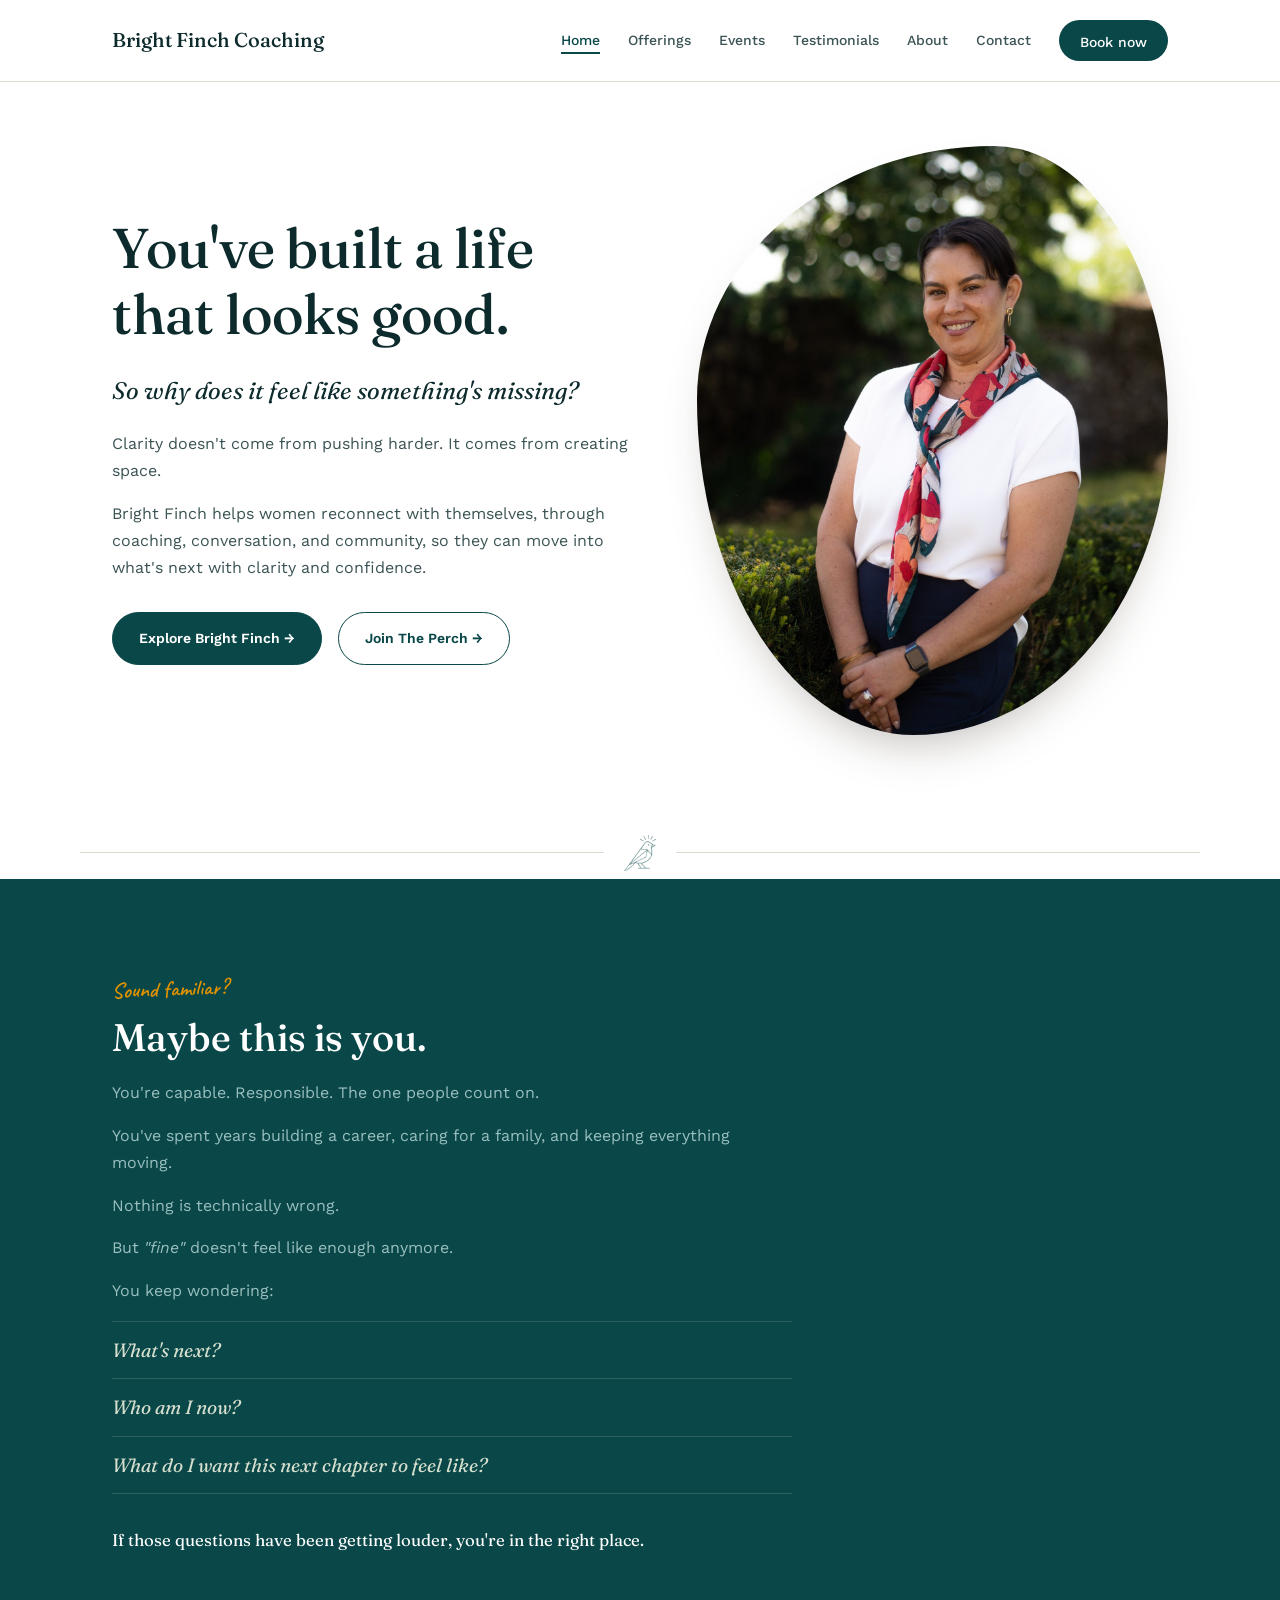
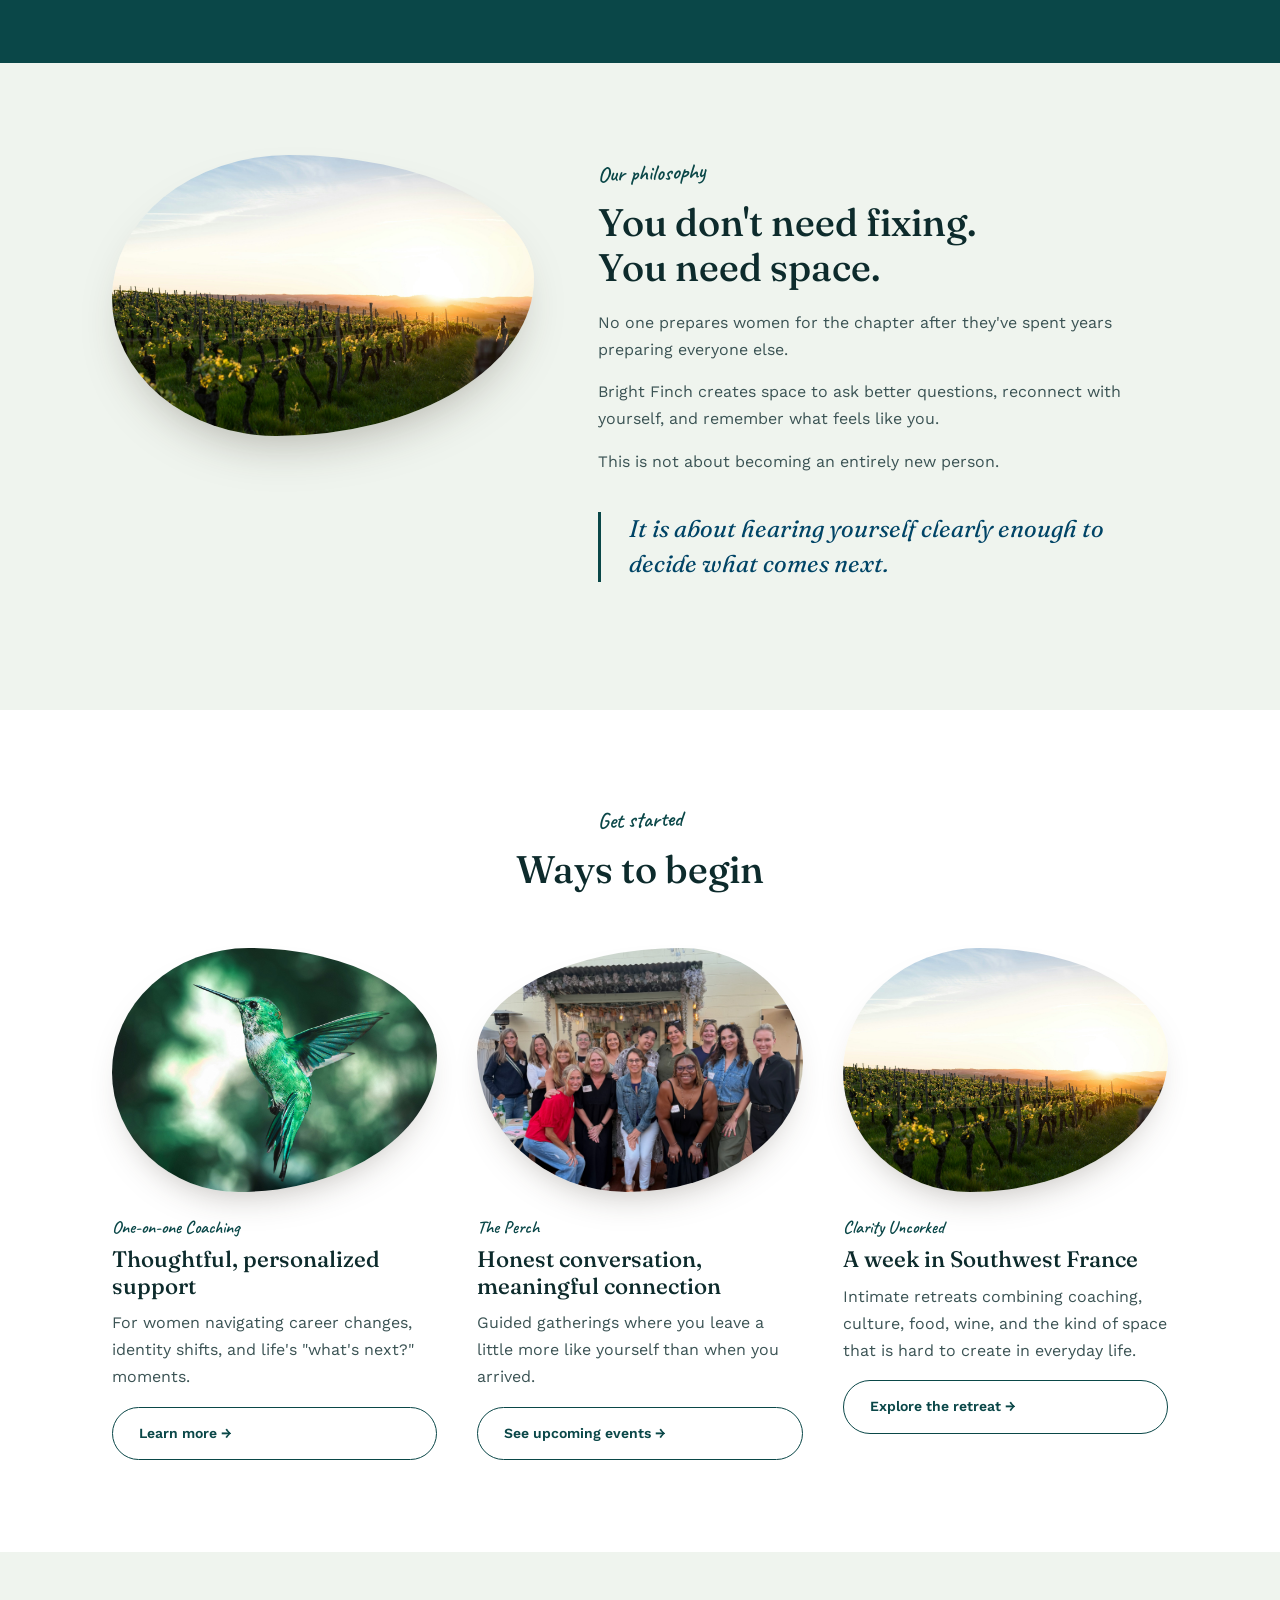
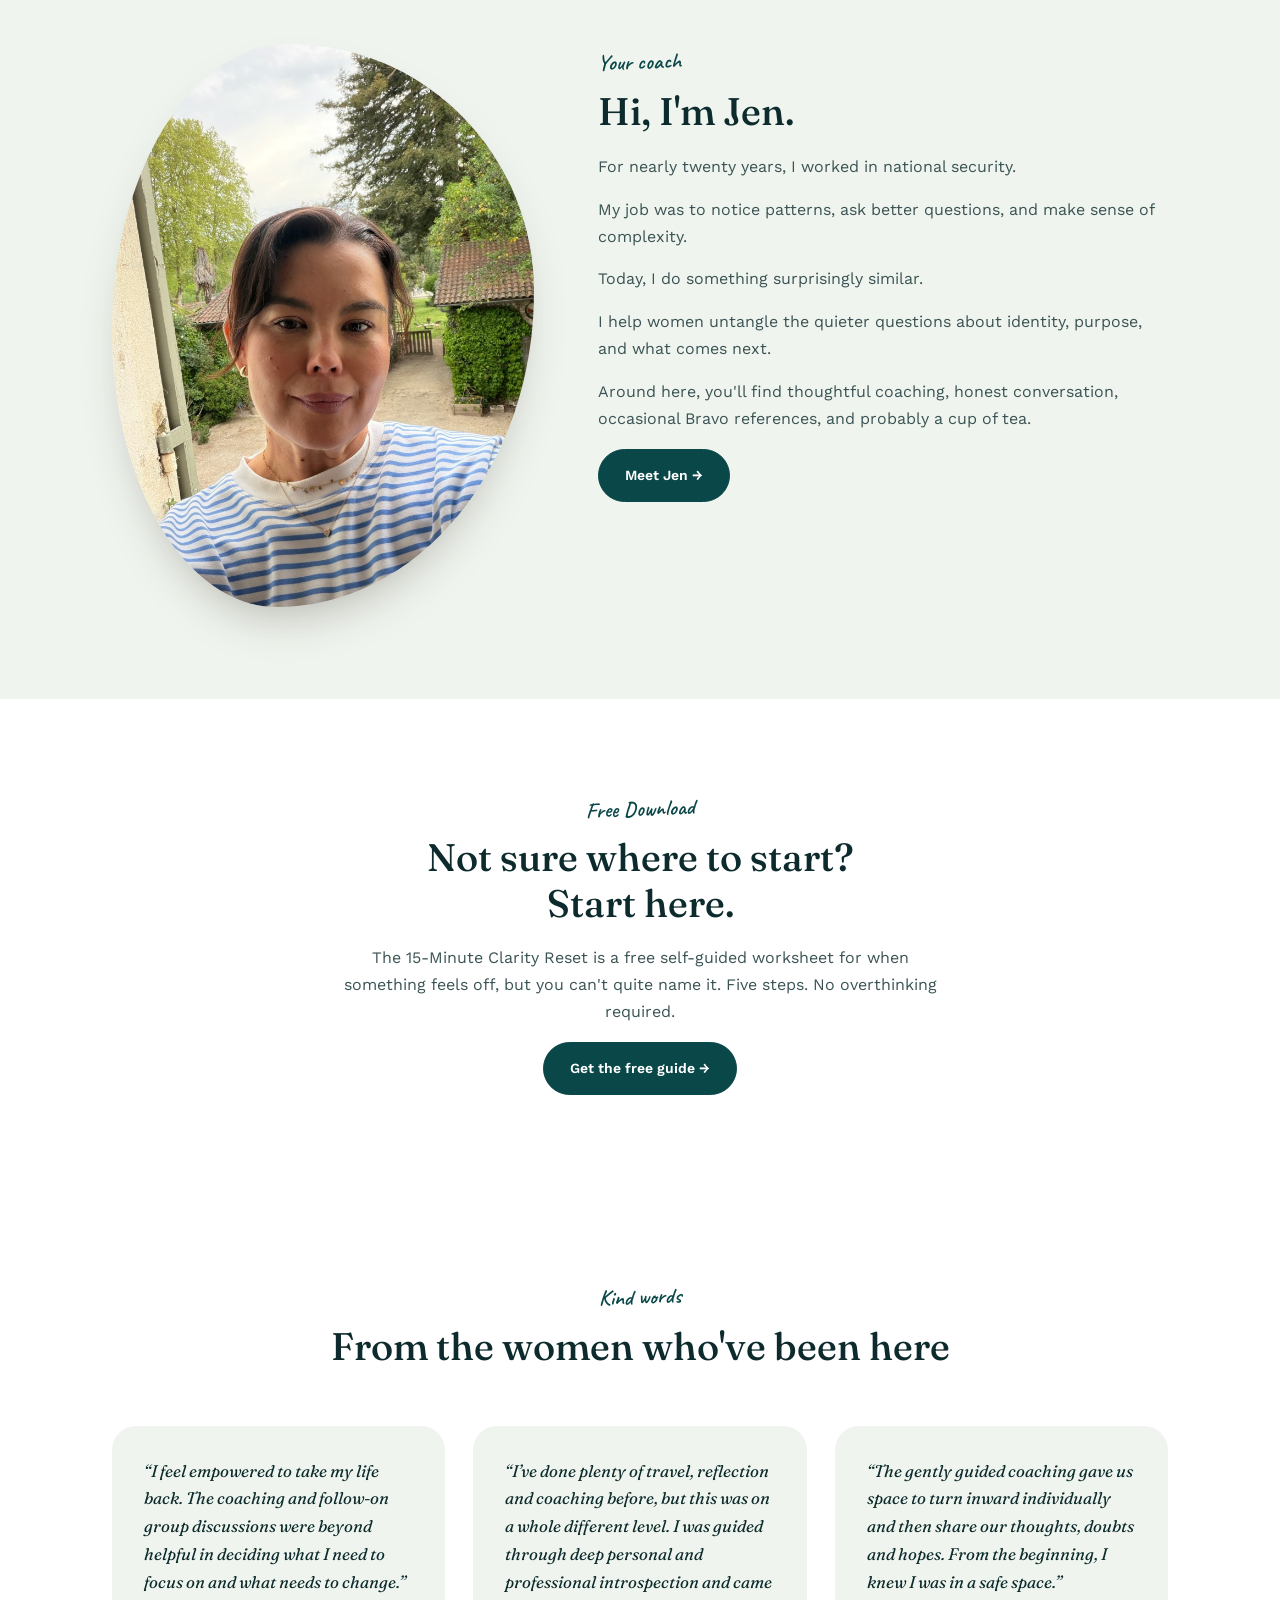
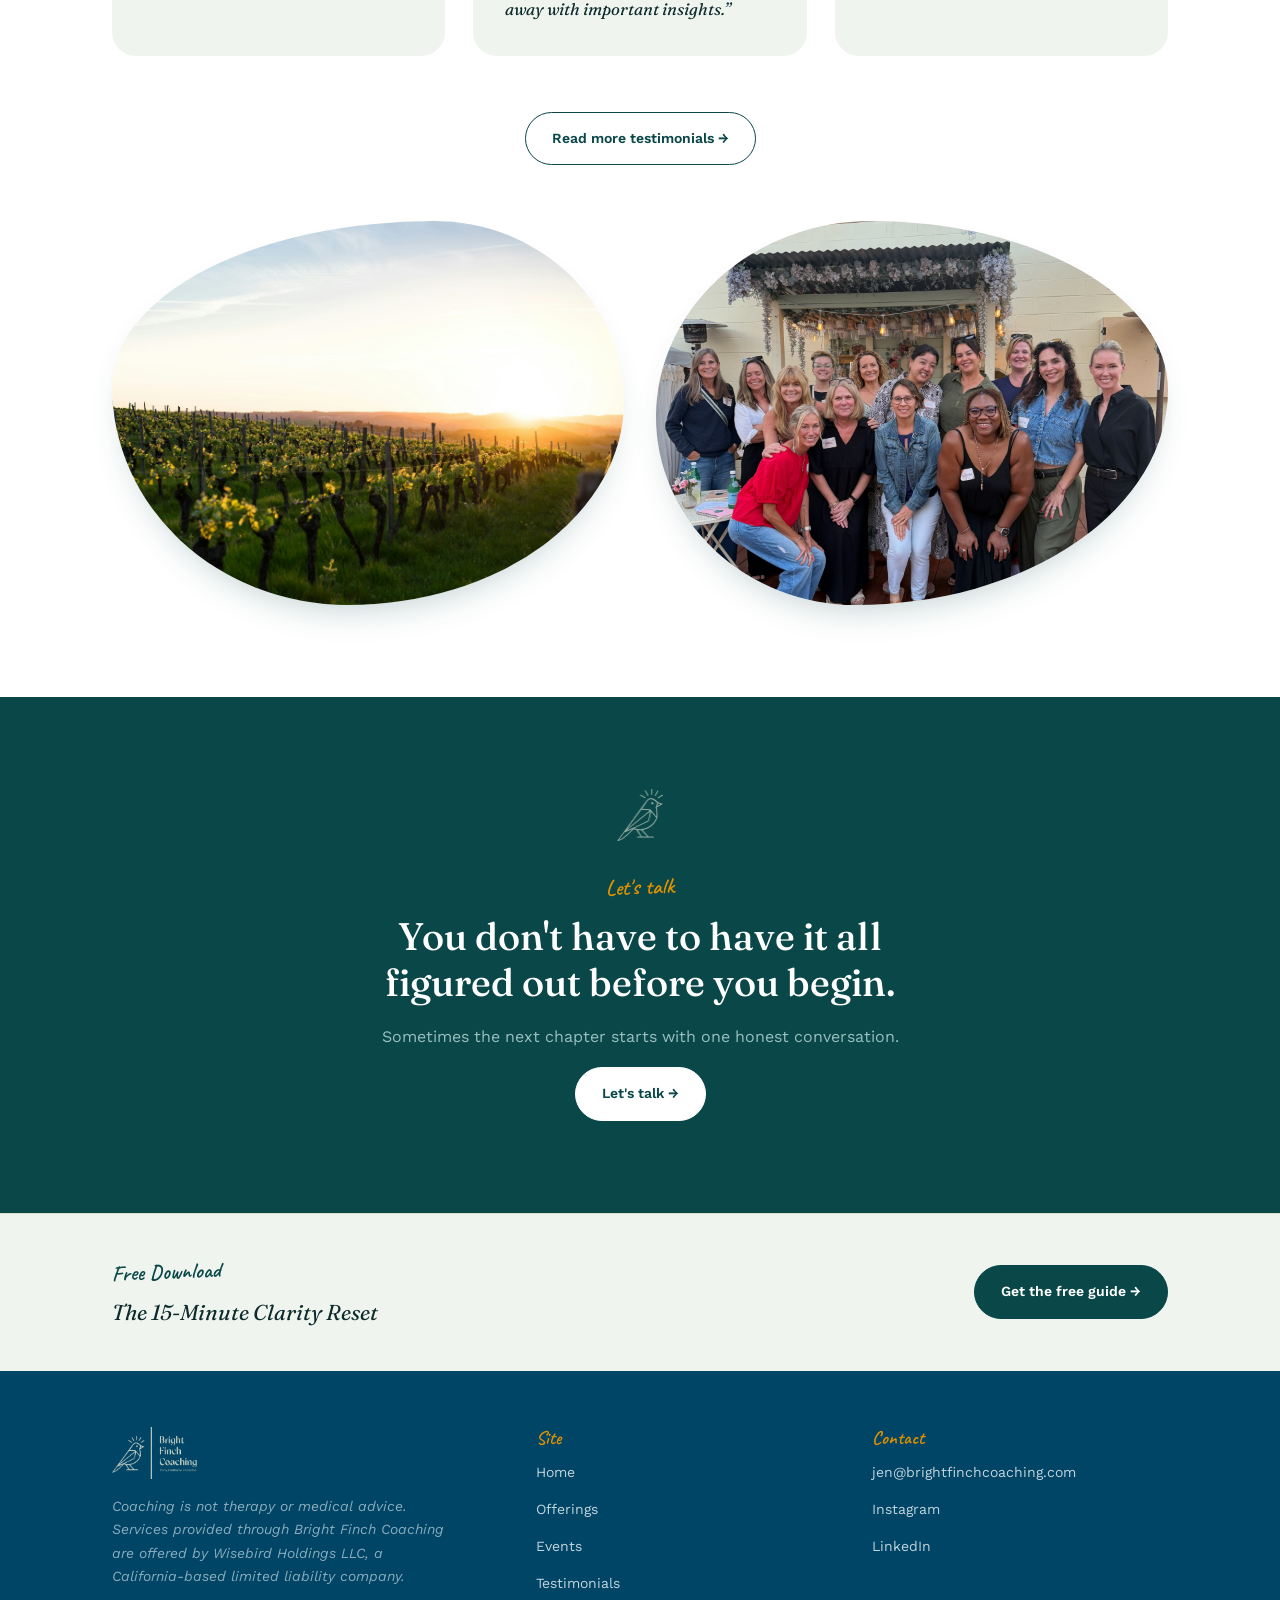
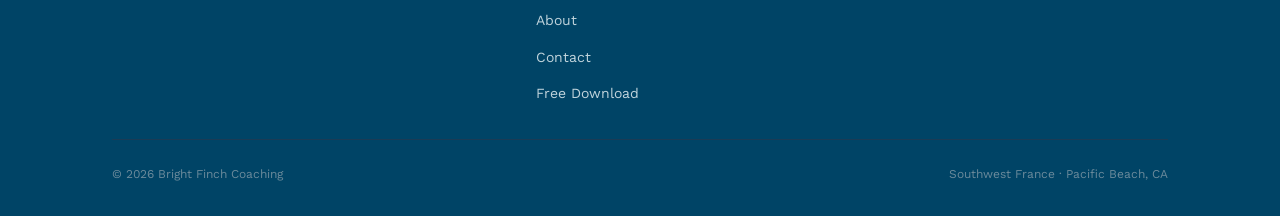
==== commit 5727f325: "Add testimonials page and navigation links" ====
--- a/index.html
+++ b/index.html
@@ -20,6 +20,7 @@
       <li><a href="index.html" class="active">Home</a></li>
       <li><a href="offerings.html">Offerings</a></li>
       <li><a href="events.html">Events</a></li>
+      <li><a href="testimonials.html">Testimonials</a></li>
       <li><a href="about.html">About</a></li>
       <li><a href="contact.html">Contact</a></li>
       <li><a href="contact.html" class="btn btn-solid nav-cta">Book now</a></li>
@@ -166,27 +167,25 @@
   <!-- 7. Social proof -->
   <section>
     <div class="container">
-      <!-- testimonials hidden until ready
       <div class="section-head center">
         <span class="eyebrow">Kind words</span>
         <h2>From the women who've been here</h2>
       </div>
       <div class="testimonial-grid">
         <blockquote class="testimonial">
-          <p>"Add your first testimonial here."</p>
-          <cite>- Name, Location</cite>
+          <p>“I feel empowered to take my life back. The coaching and follow-on group discussions were beyond helpful in deciding what I need to focus on and what needs to change.”</p>
         </blockquote>
         <blockquote class="testimonial">
-          <p>"Add your second testimonial here."</p>
-          <cite>- Name, Location</cite>
+          <p>“I’ve done plenty of travel, reflection and coaching before, but this was on a whole different level. I was guided through deep personal and professional introspection and came away with important insights.”</p>
         </blockquote>
         <blockquote class="testimonial">
-          <p>"Add your third testimonial here."</p>
-          <cite>- Name, Location</cite>
+          <p>“The gently guided coaching gave us space to turn inward individually and then share our thoughts, doubts and hopes. From the beginning, I knew I was in a safe space.”</p>
         </blockquote>
       </div>
-      -->
-      <div class="proof-images">
+      <div style="text-align:center; margin-top:12px;">
+        <a href="testimonials.html" class="btn btn-outline">Read more testimonials →</a>
+      </div>
+      <div class="proof-images" style="margin-top:56px;">
         <div class="proof-image">
           <img src="images/event-clarity-uncorked.jpg" alt="Clarity Uncorked retreat, Bordeaux">
         </div>
@@ -237,6 +236,7 @@
           <li><a href="index.html">Home</a></li>
           <li><a href="offerings.html">Offerings</a></li>
           <li><a href="events.html">Events</a></li>
+          <li><a href="testimonials.html">Testimonials</a></li>
           <li><a href="about.html">About</a></li>
           <li><a href="contact.html">Contact</a></li>
           <li><a href="clarity-reset.html">Free Download</a></li>
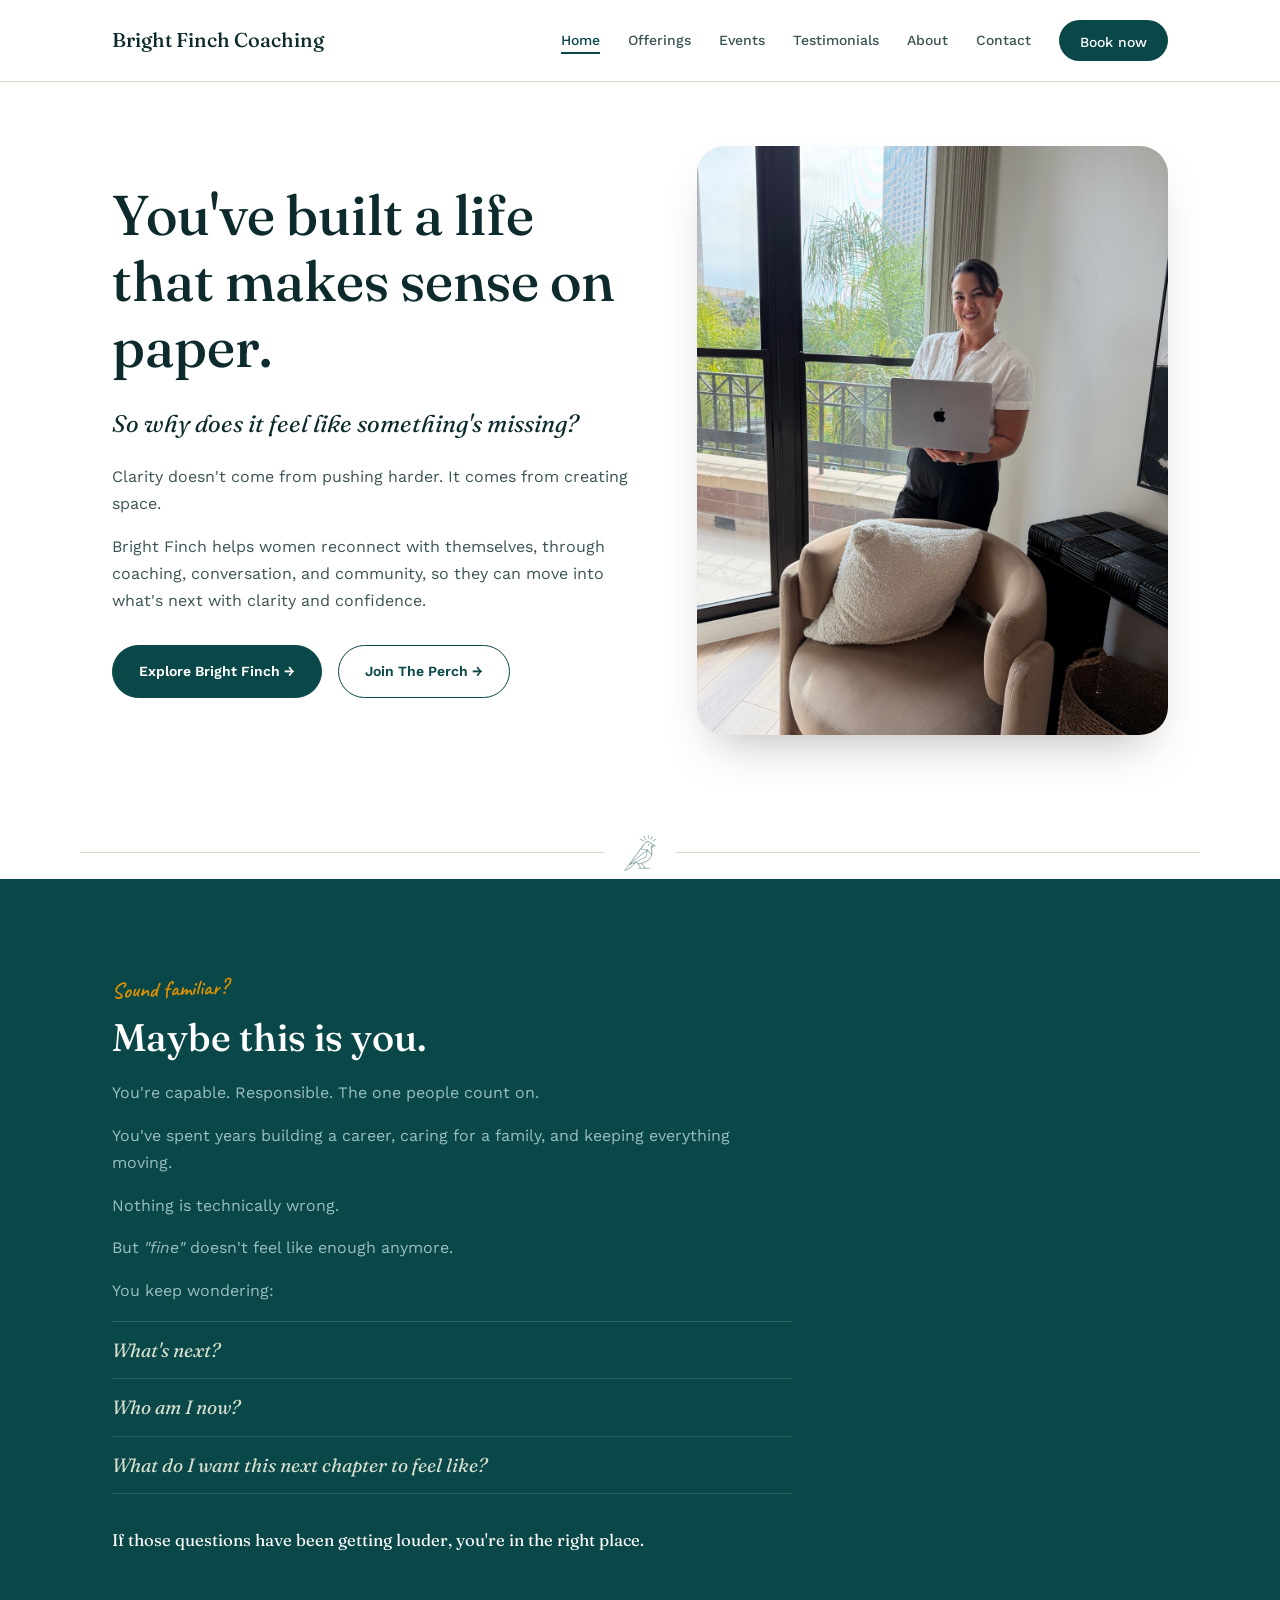
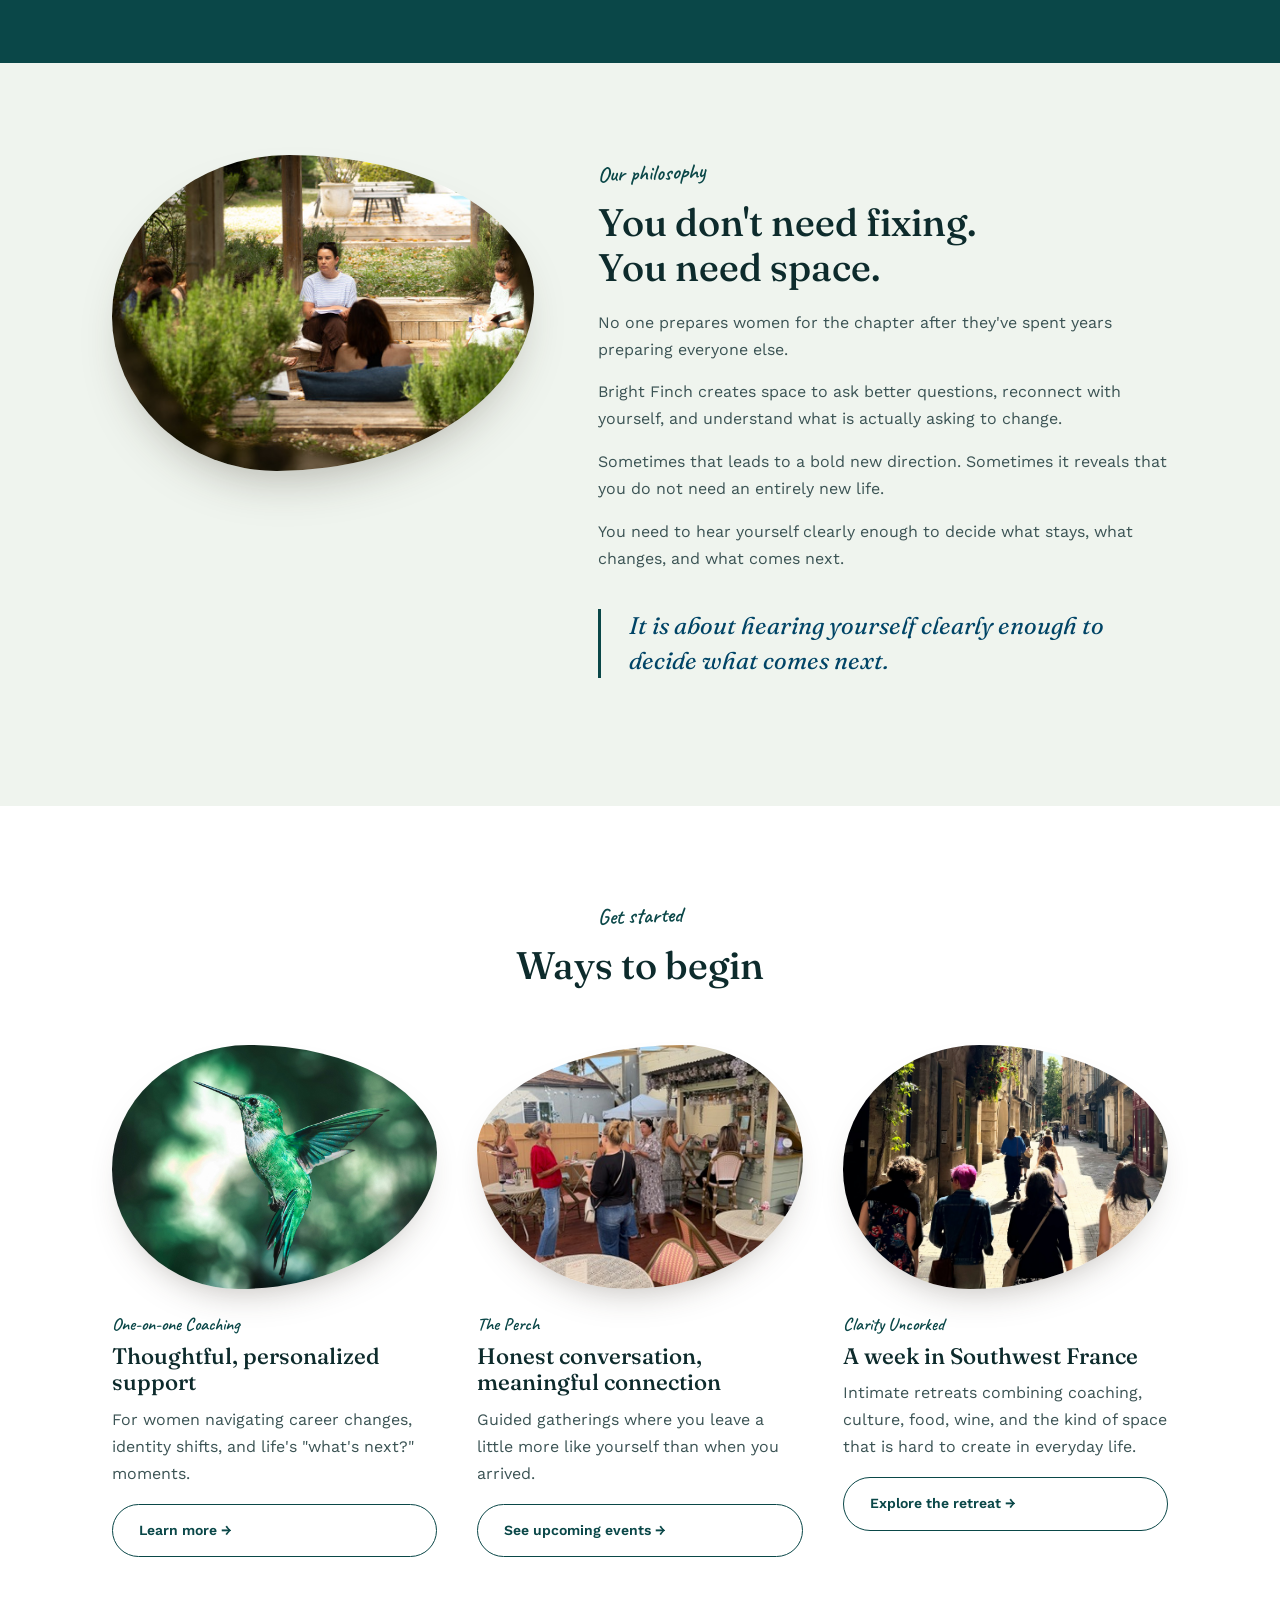
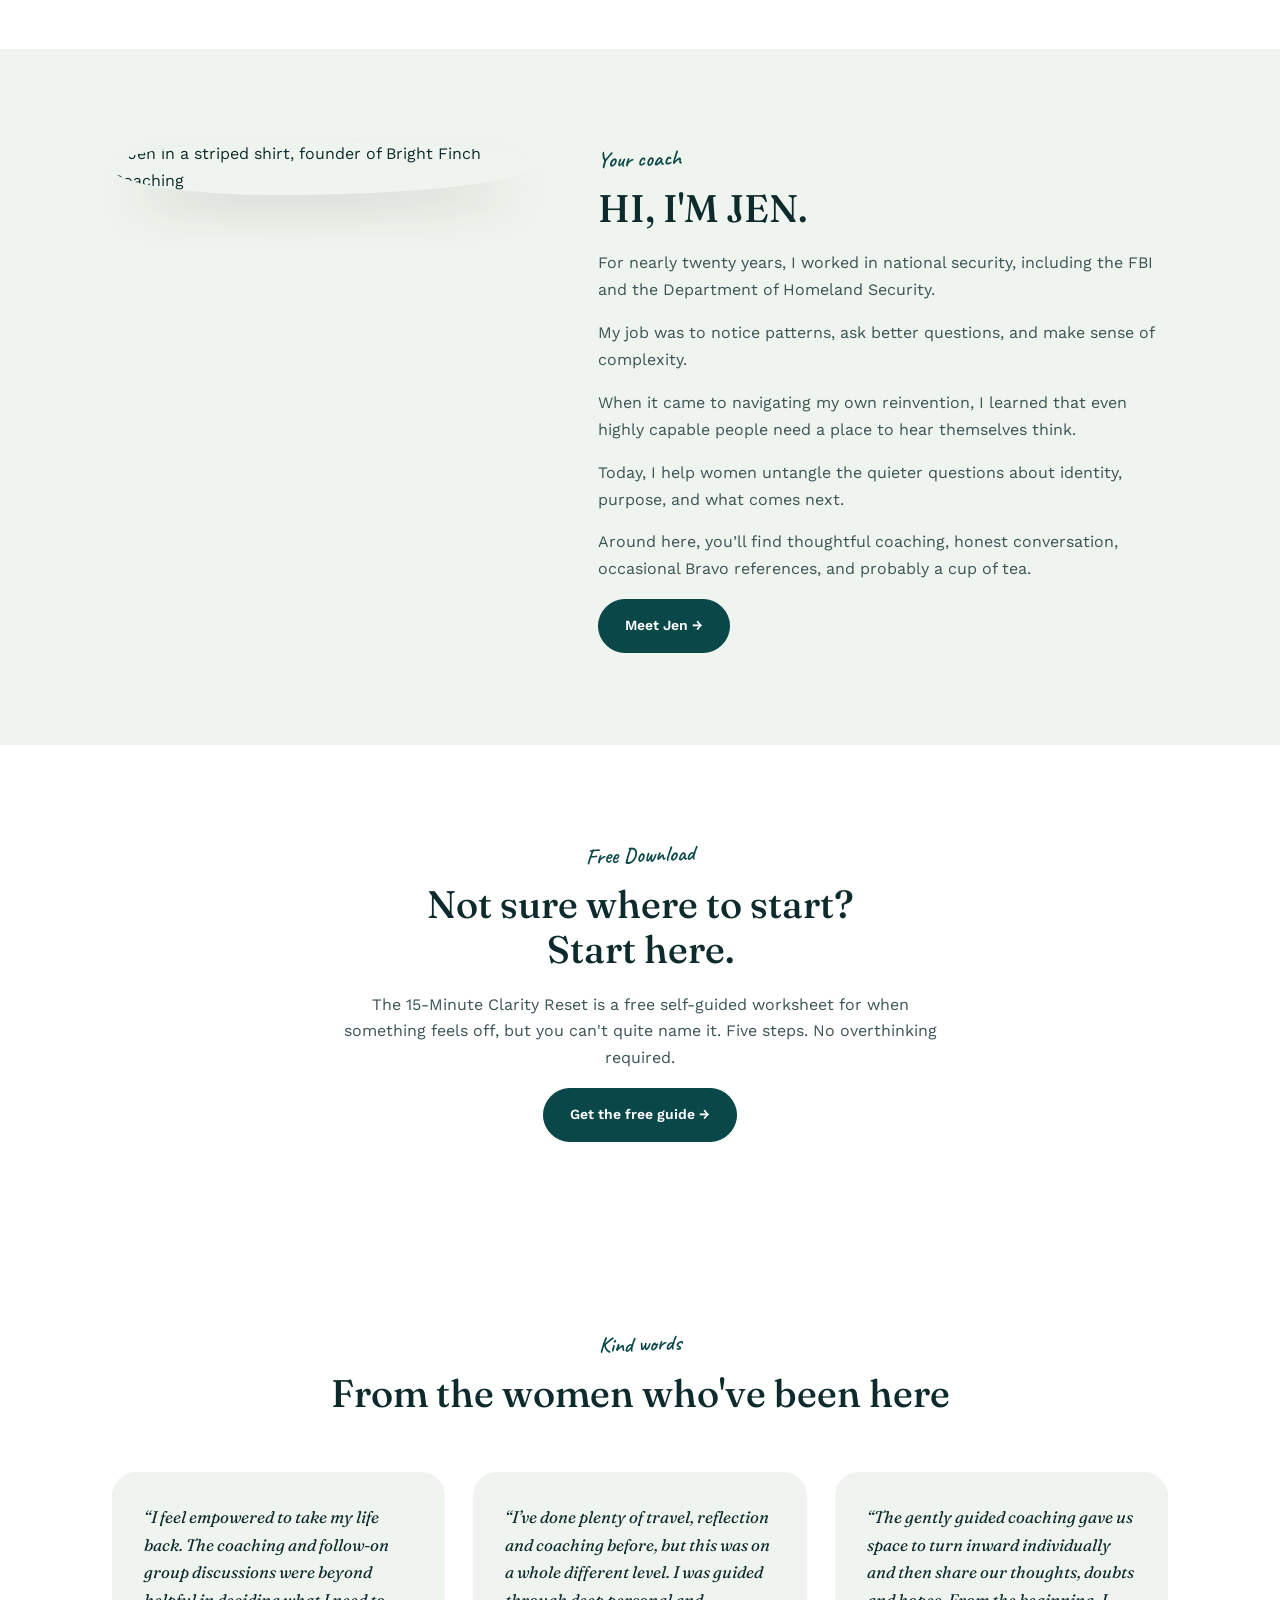
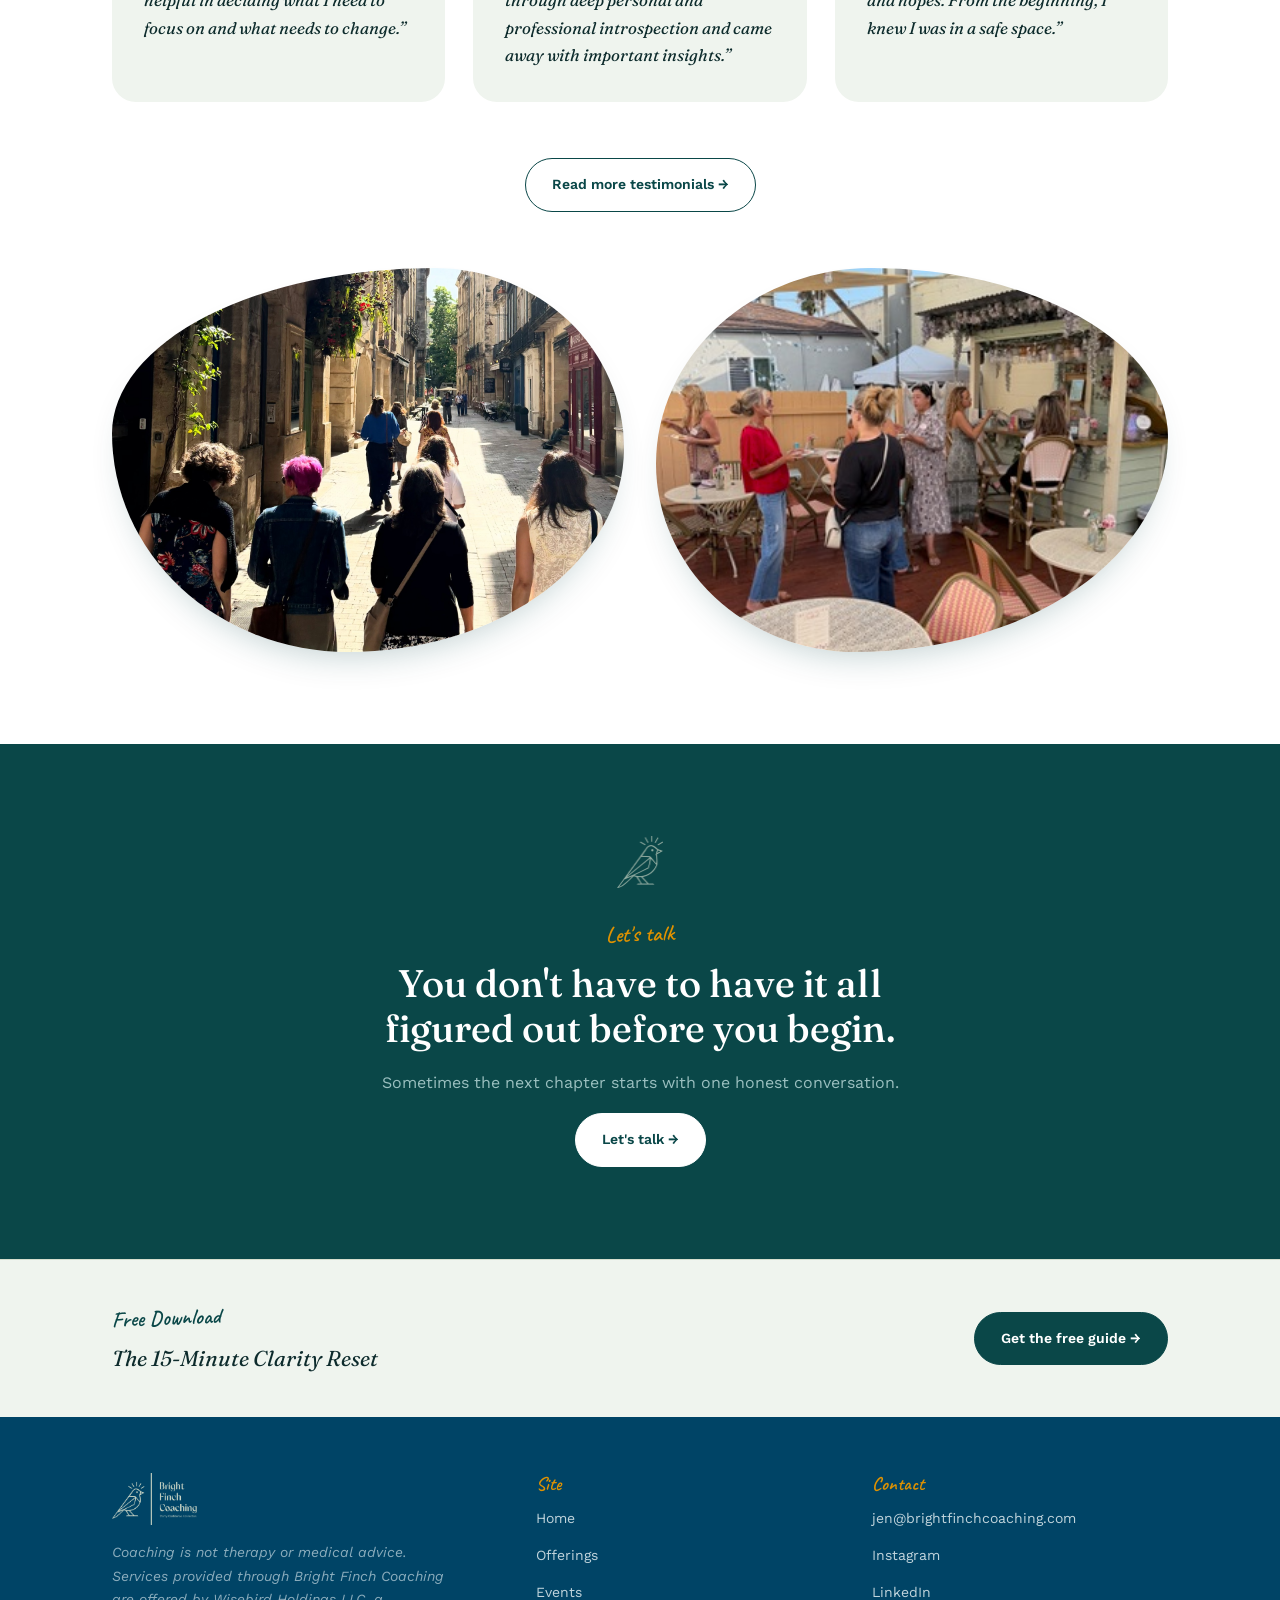
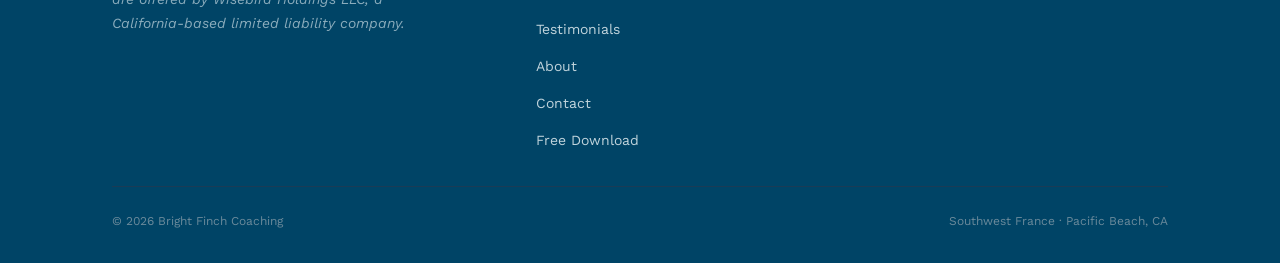
==== commit 6996576c: "Update events imagery and homepage branding copy" ====
--- a/index.html
+++ b/index.html
@@ -35,7 +35,7 @@
   <section class="hero">
     <div class="container hero-grid">
       <div>
-        <h1>You've built a life<br>that looks good.</h1>
+        <h1>You've built a life<br>that makes sense on paper.</h1>
         <p class="hero-sub">So why does it feel like something's missing?</p>
         <p>Clarity doesn't come from pushing harder. It comes from creating space.</p>
         <p>Bright Finch helps women reconnect with themselves, through coaching, conversation, and community, so they can move into what's next with clarity and confidence.</p>
@@ -45,7 +45,7 @@
         </div>
       </div>
       <div class="hero-image">
-        <img src="images/hero.jpg" alt="Women in conversation at a Bright Finch gathering">
+        <img src="images/new-hero0826.JPG" alt="Jen in a bright home office holding her laptop">
       </div>
     </div>
   </section>
@@ -79,14 +79,15 @@
   <section class="section-alt">
     <div class="container about-grid">
       <div class="about-image">
-        <img src="images/event-clarity-uncorked.jpg" alt="A quiet moment at Clarity Uncorked in Southwest France">
+        <img src="images/coachJen.jpeg" alt="Jen, founder of Bright Finch Coaching">
       </div>
       <div>
         <span class="eyebrow">Our philosophy</span>
         <h2>You don't need fixing.<br>You need space.</h2>
         <p>No one prepares women for the chapter after they've spent years preparing everyone else.</p>
-        <p>Bright Finch creates space to ask better questions, reconnect with yourself, and remember what feels like you.</p>
-        <p>This is not about becoming an entirely new person.</p>
+        <p>Bright Finch creates space to ask better questions, reconnect with yourself, and understand what is actually asking to change.</p>
+        <p>Sometimes that leads to a bold new direction. Sometimes it reveals that you do not need an entirely new life.</p>
+        <p>You need to hear yourself clearly enough to decide what stays, what changes, and what comes next.</p>
         <p class="pullquote">It is about hearing yourself clearly enough to decide what comes next.</p>
       </div>
     </div>
@@ -123,7 +124,7 @@
 
         <div class="card">
           <div class="card-image">
-            <img src="images/event-clarity-uncorked.jpg" alt="Clarity Uncorked retreat in France">
+            <img src="images/BordeauxLadies.JPG" alt="Clarity Uncorked retreat in France">
           </div>
           <span class="card-number">Clarity Uncorked</span>
           <h3>A week in Southwest France</h3>
@@ -139,16 +140,16 @@
   <section class="section-alt">
     <div class="container about-grid">
       <div class="about-image">
-        <img src="images/jen.jpg" alt="Jen, founder of Bright Finch Coaching">
+        <img src="images/53019F3A-0ED5-4B11-8597-4B63258CE2EA.JPG" alt="Jen in a striped shirt, founder of Bright Finch Coaching">
       </div>
       <div>
         <span class="eyebrow">Your coach</span>
-        <h2>Hi, I'm Jen.</h2>
-        <p>For nearly twenty years, I worked in national security.</p>
+        <h2>HI, I'M JEN.</h2>
+        <p>For nearly twenty years, I worked in national security, including the FBI and the Department of Homeland Security.</p>
         <p>My job was to notice patterns, ask better questions, and make sense of complexity.</p>
-        <p>Today, I do something surprisingly similar.</p>
-        <p>I help women untangle the quieter questions about identity, purpose, and what comes next.</p>
-        <p>Around here, you'll find thoughtful coaching, honest conversation, occasional Bravo references, and probably a cup of tea.</p>
+        <p>When it came to navigating my own reinvention, I learned that even highly capable people need a place to hear themselves think.</p>
+        <p>Today, I help women untangle the quieter questions about identity, purpose, and what comes next.</p>
+        <p>Around here, you’ll find thoughtful coaching, honest conversation, occasional Bravo references, and probably a cup of tea.</p>
         <a href="about.html" class="btn btn-solid">Meet Jen →</a>
       </div>
     </div>
@@ -187,7 +188,7 @@
       </div>
       <div class="proof-images" style="margin-top:56px;">
         <div class="proof-image">
-          <img src="images/event-clarity-uncorked.jpg" alt="Clarity Uncorked retreat, Bordeaux">
+          <img src="images/BordeauxLadies.JPG" alt="Clarity Uncorked retreat, Bordeaux">
         </div>
         <div class="proof-image">
           <img src="images/event-perch.jpg" alt="The Perch gathering, Pacific Beach">
--- a/css/style.css
+++ b/css/style.css
@@ -226,12 +226,18 @@
 .hero-actions { margin-top: 30px; display: flex; gap: 16px; align-items: center; flex-wrap: wrap; }
 
 .hero-image {
-  border-radius: var(--blob-1);
+  border-radius: 28px;
   overflow: hidden;
   aspect-ratio: 4/5;
   box-shadow: 0 24px 48px -20px rgba(58, 46, 34, 0.35);
-}
-.hero-image img { width: 100%; height: 100%; object-fit: cover; }
+  background: #f1efe9;
+}
+.hero-image img {
+  width: 100%;
+  height: 100%;
+  object-fit: cover;
+  object-position: center 24%;
+}
 
 .specimen-note {
   margin-top: 30px;
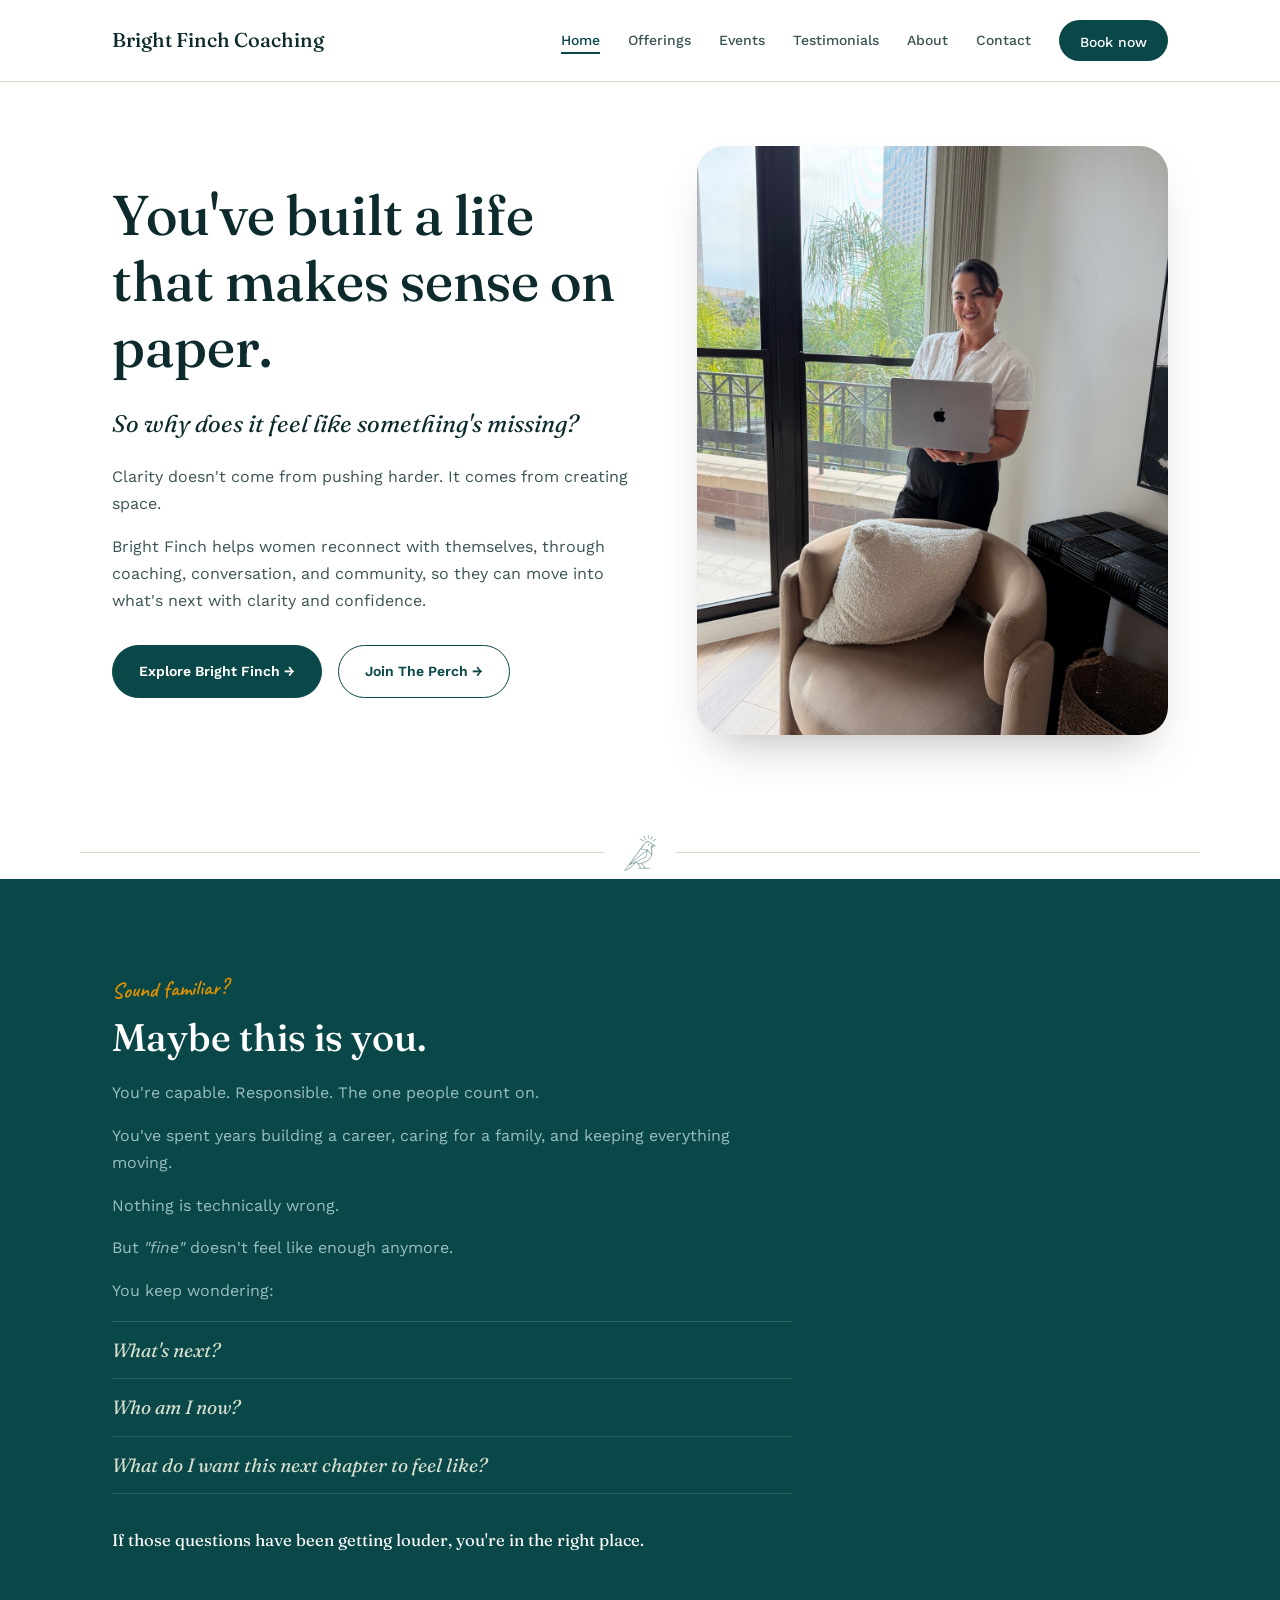
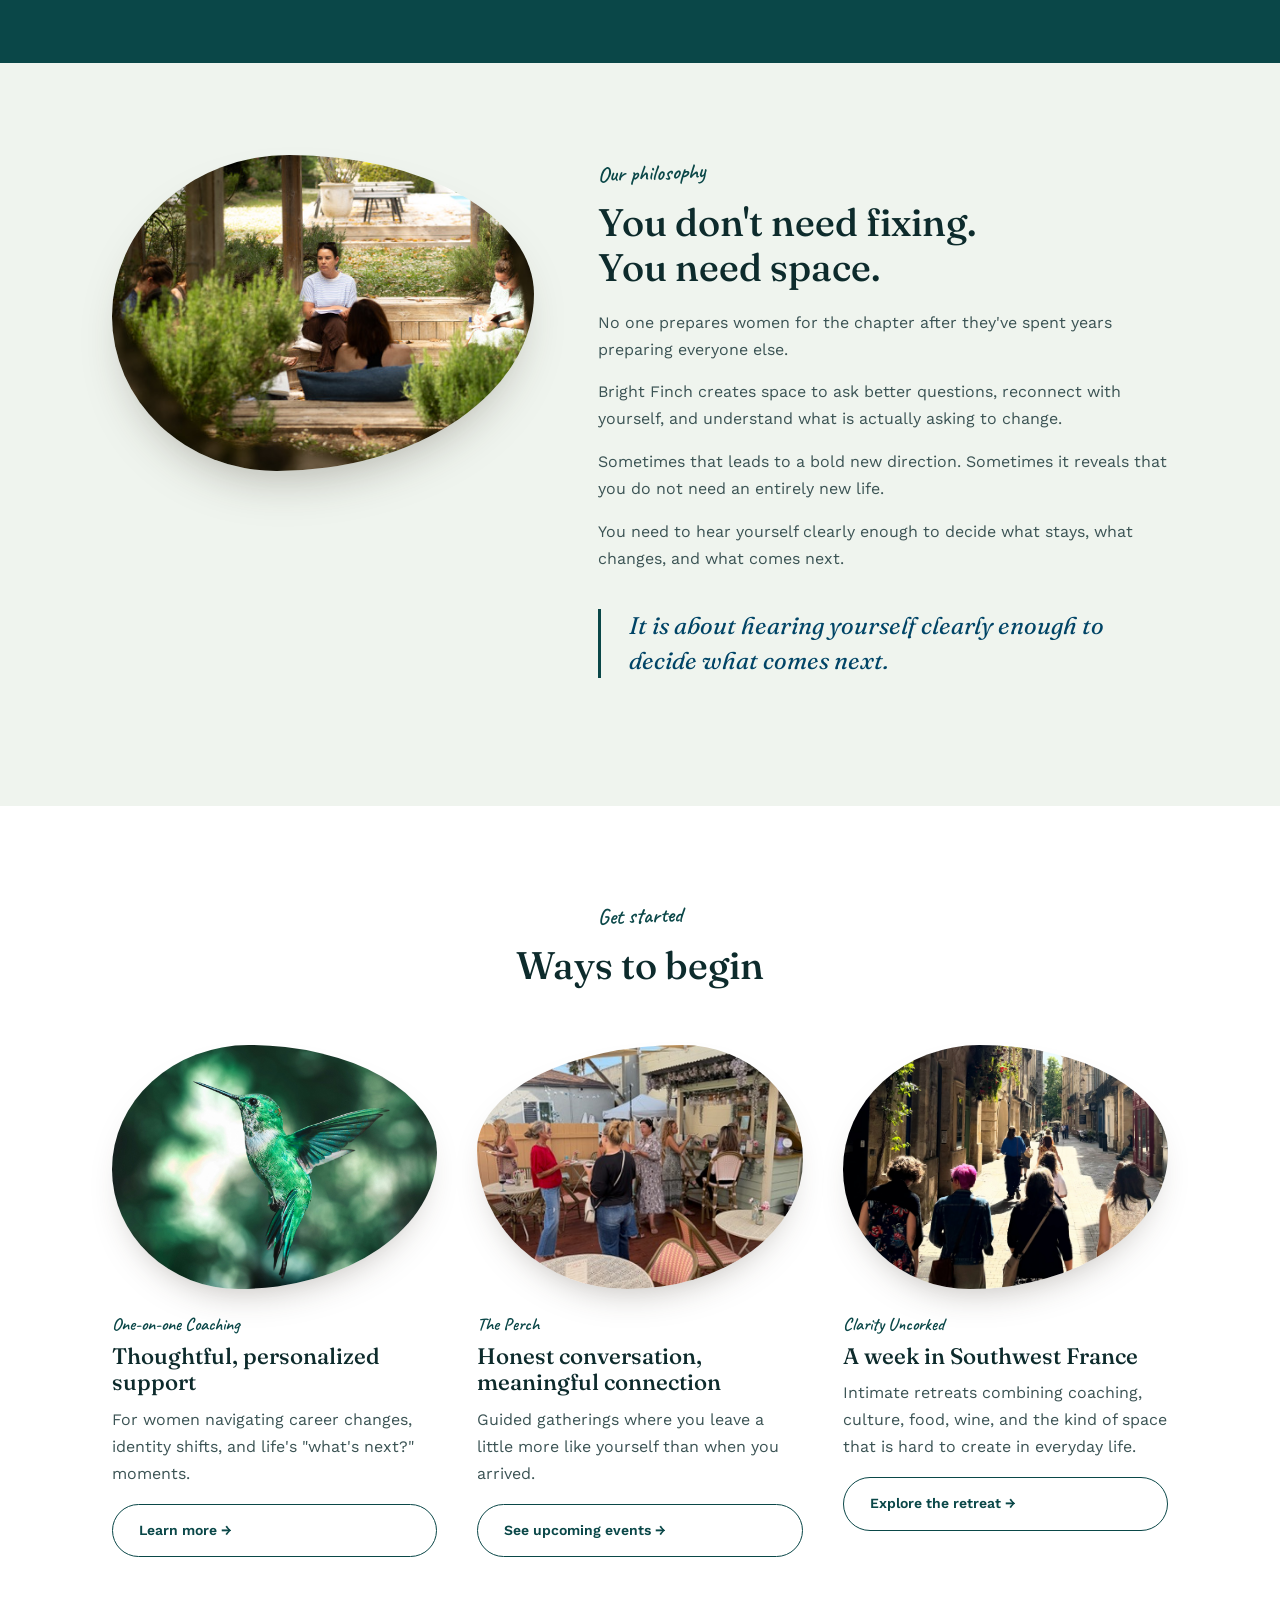
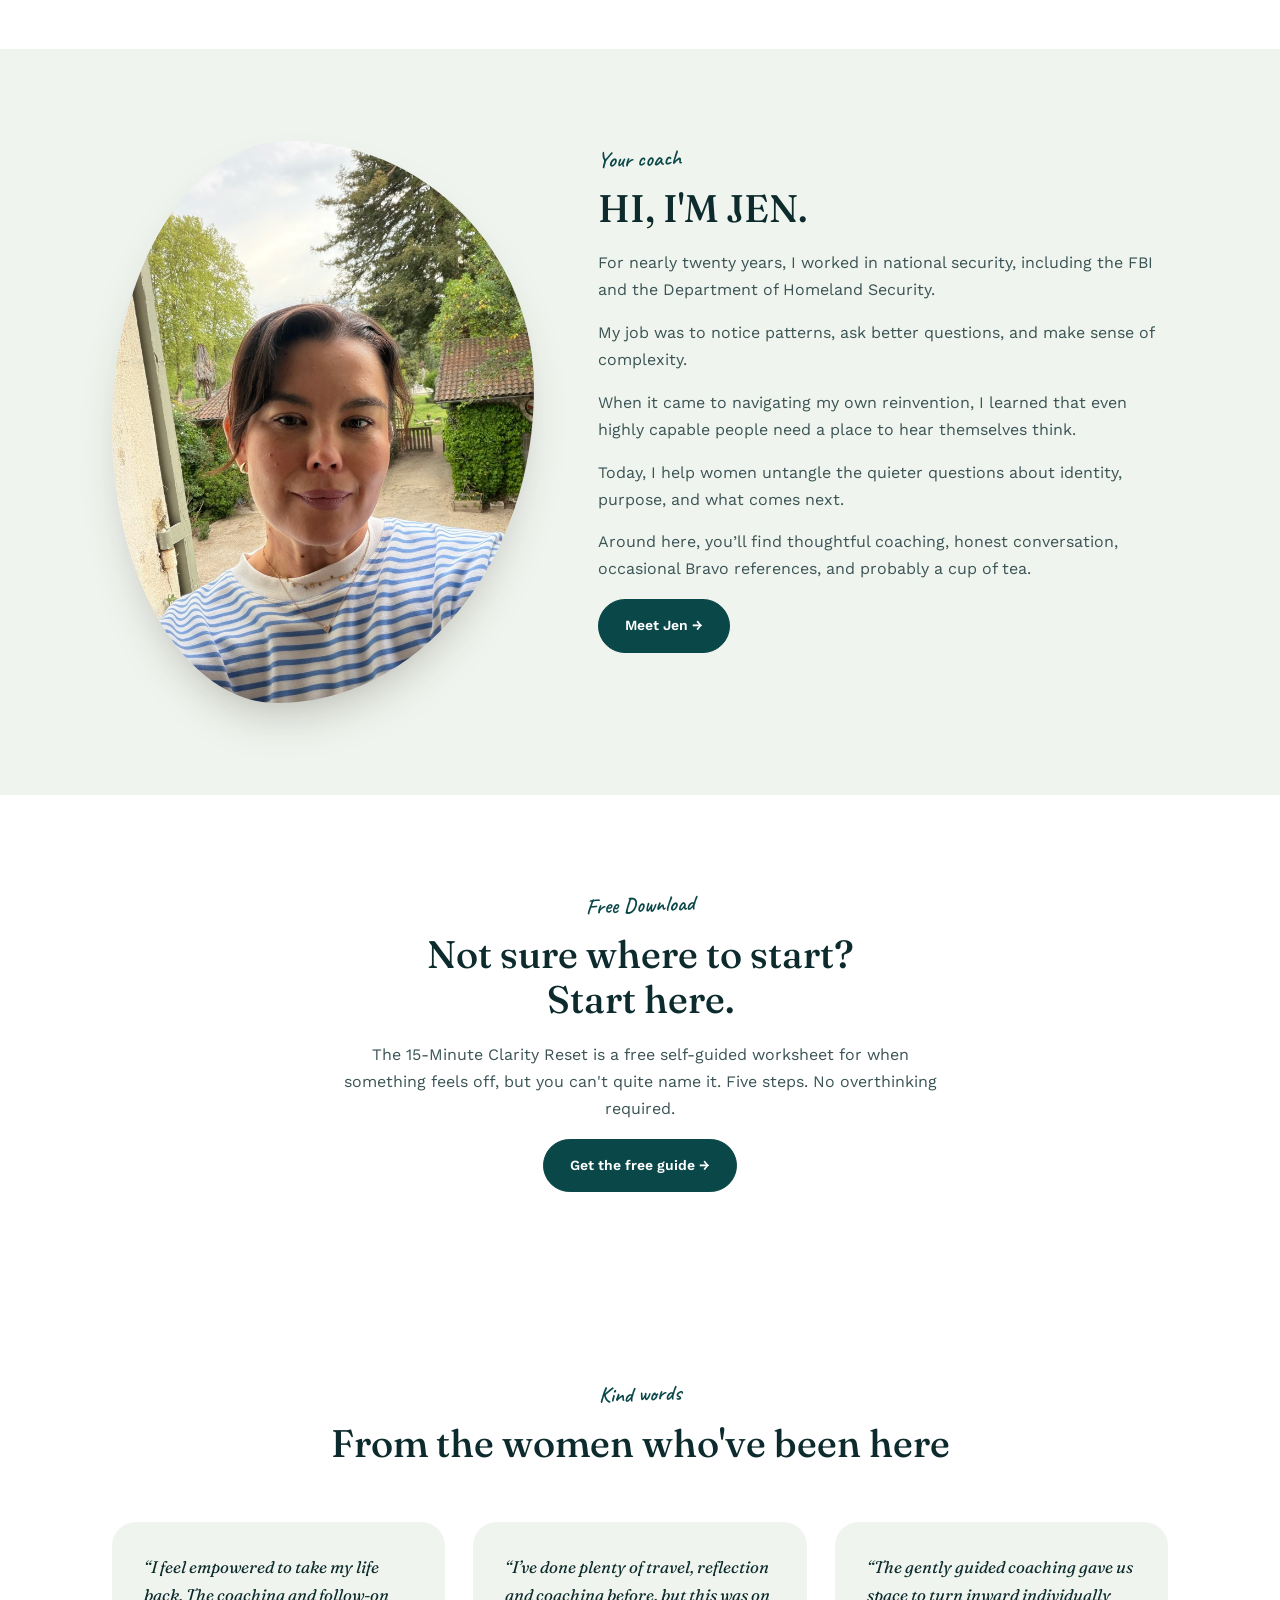
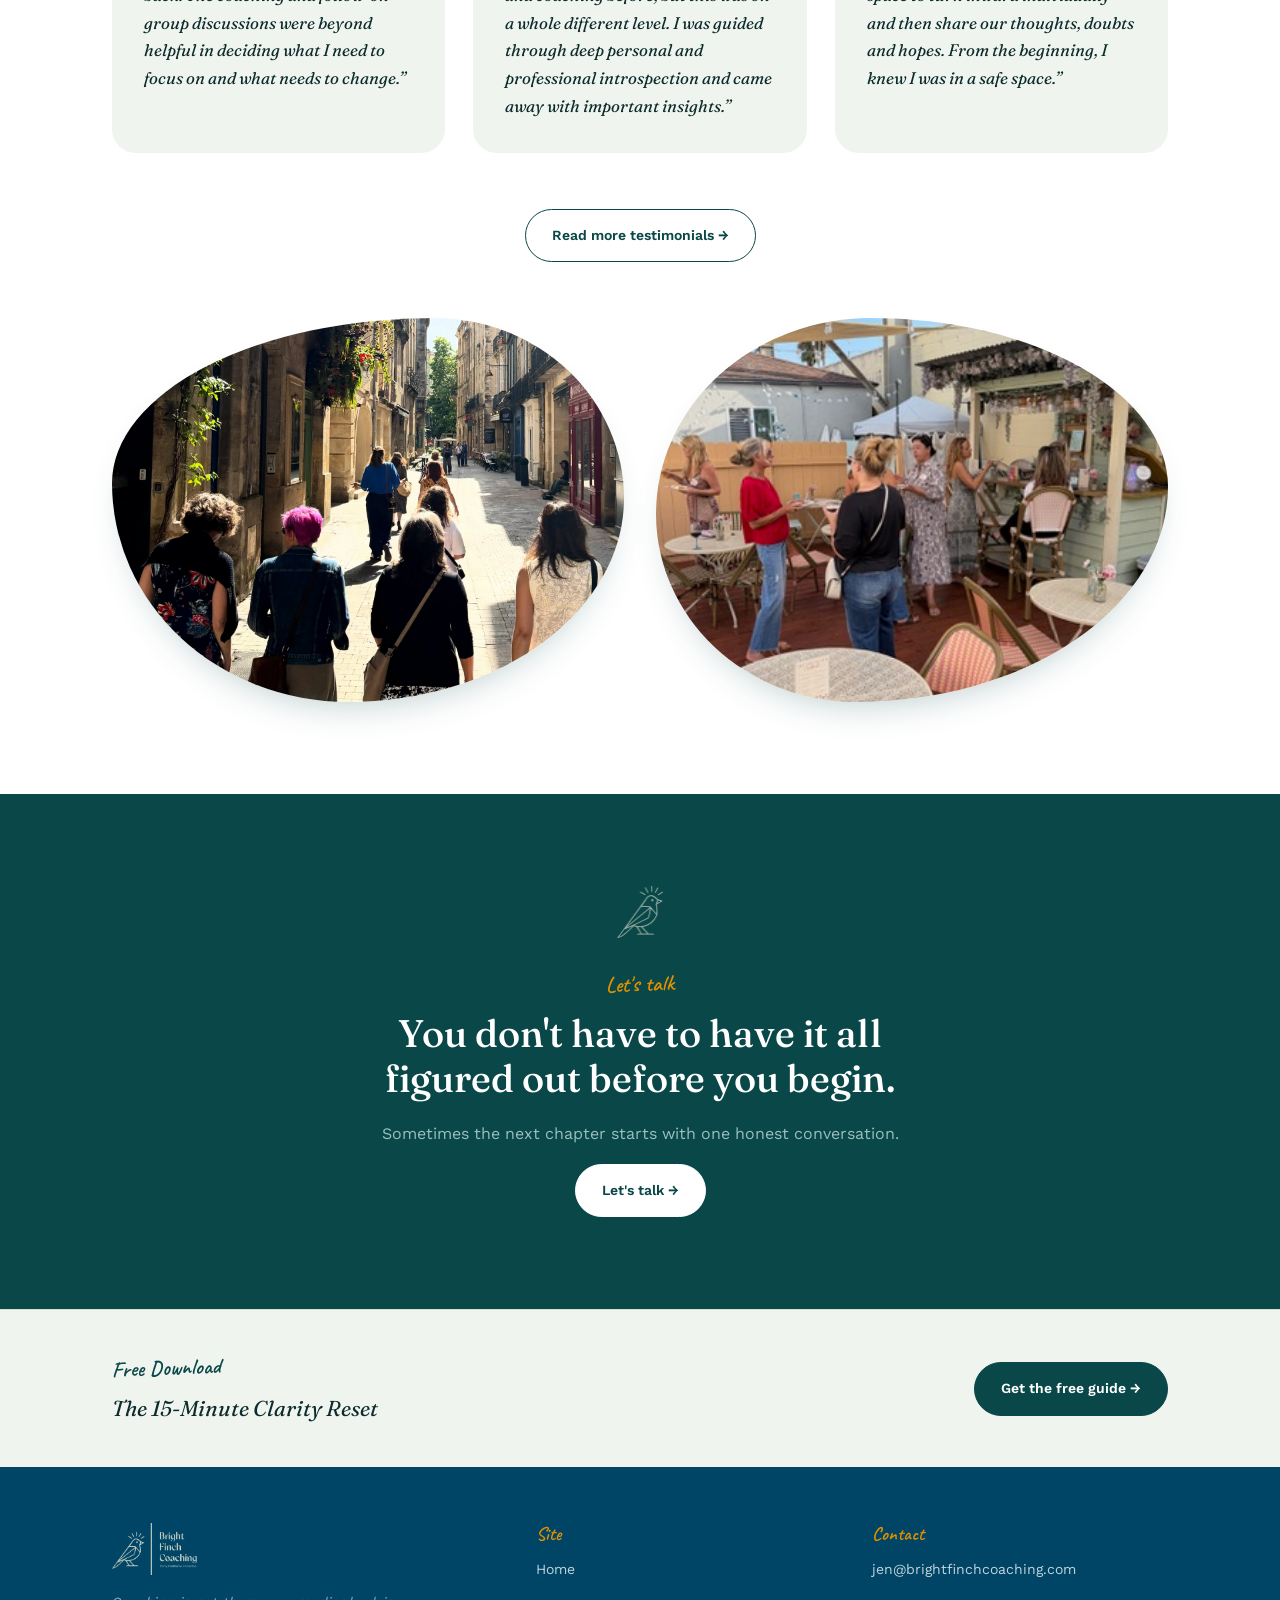
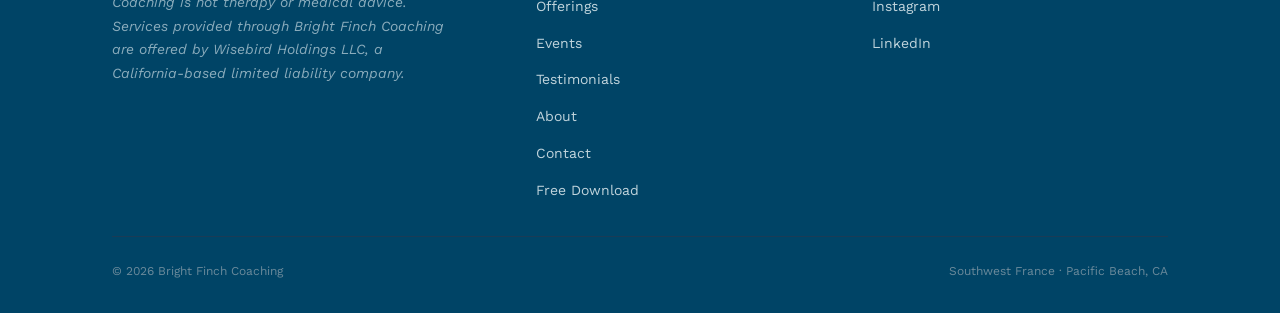
==== commit 4c21101d: "Fix About page portrait image" ====
--- a/index.html
+++ b/index.html
@@ -140,7 +140,7 @@
   <section class="section-alt">
     <div class="container about-grid">
       <div class="about-image">
-        <img src="images/53019F3A-0ED5-4B11-8597-4B63258CE2EA.JPG" alt="Jen in a striped shirt, founder of Bright Finch Coaching">
+        <img src="images/jen.jpg" alt="Jen, founder of Bright Finch Coaching">
       </div>
       <div>
         <span class="eyebrow">Your coach</span>
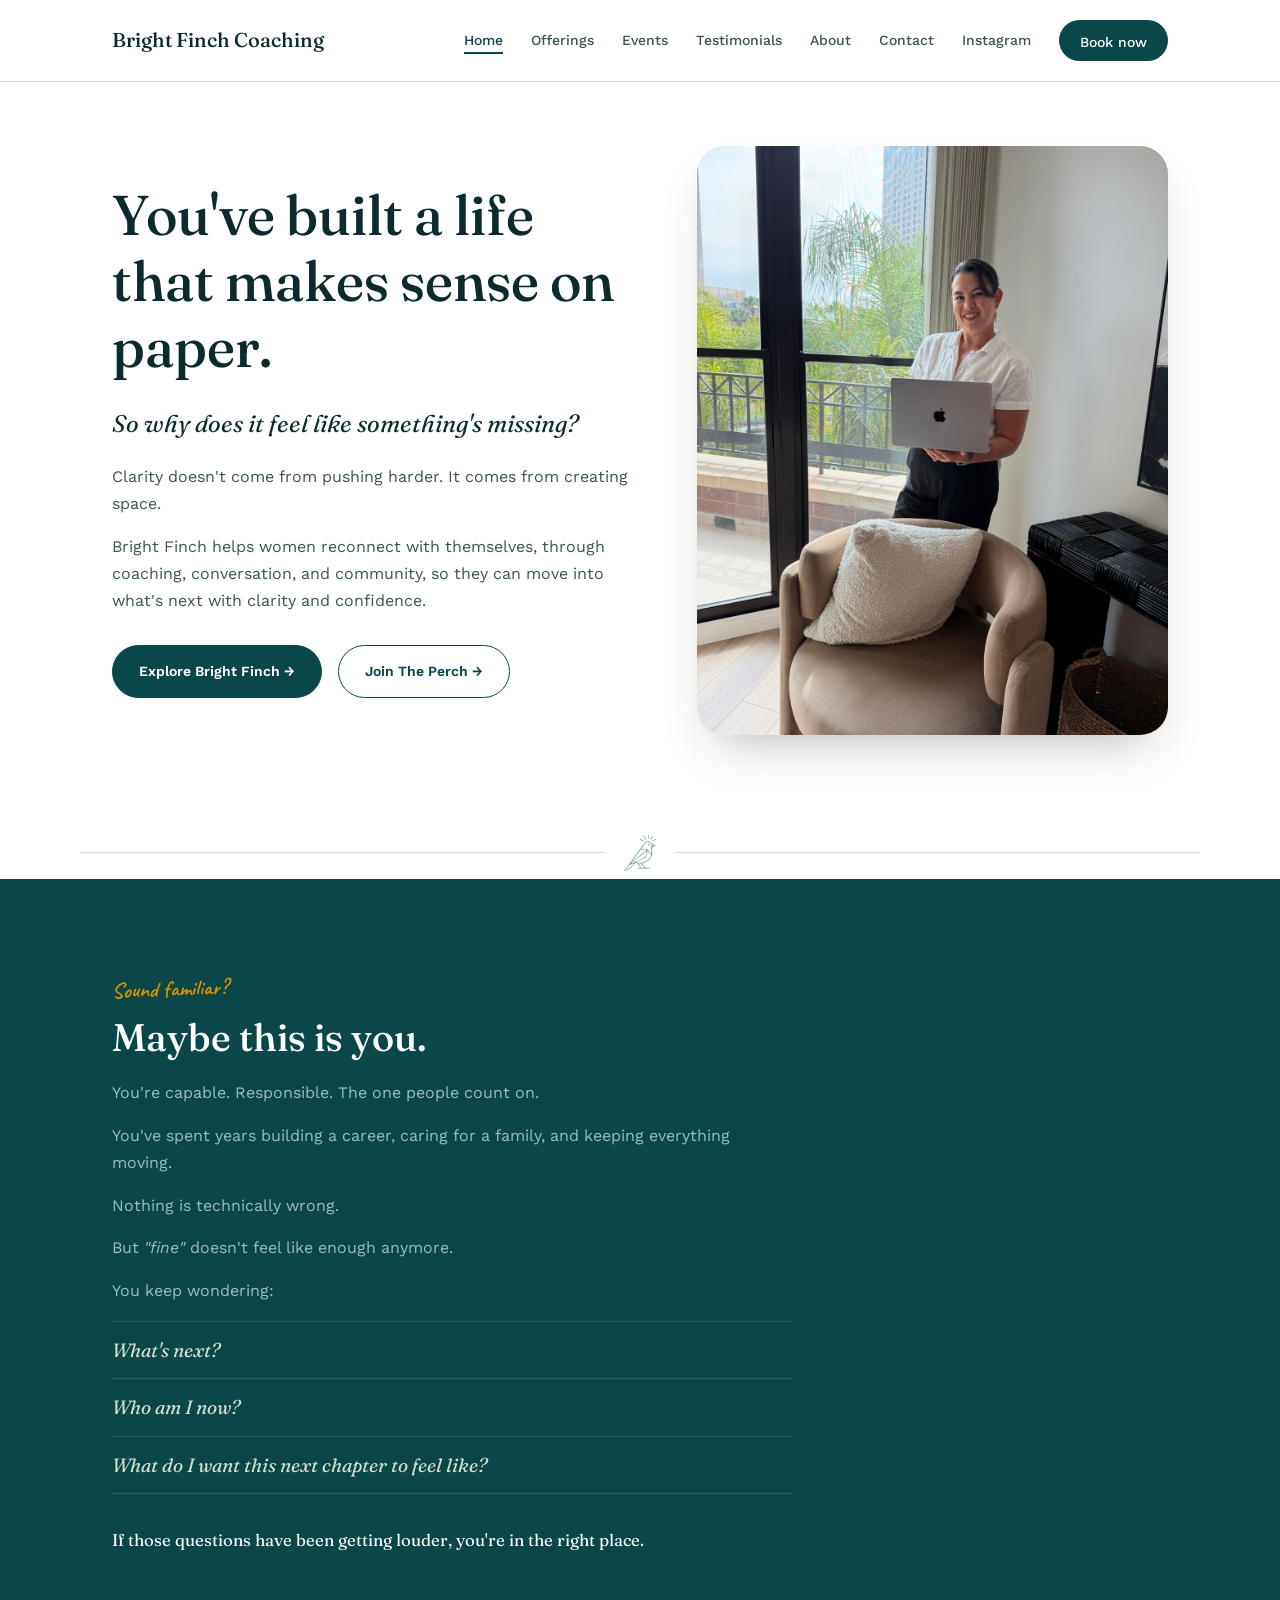
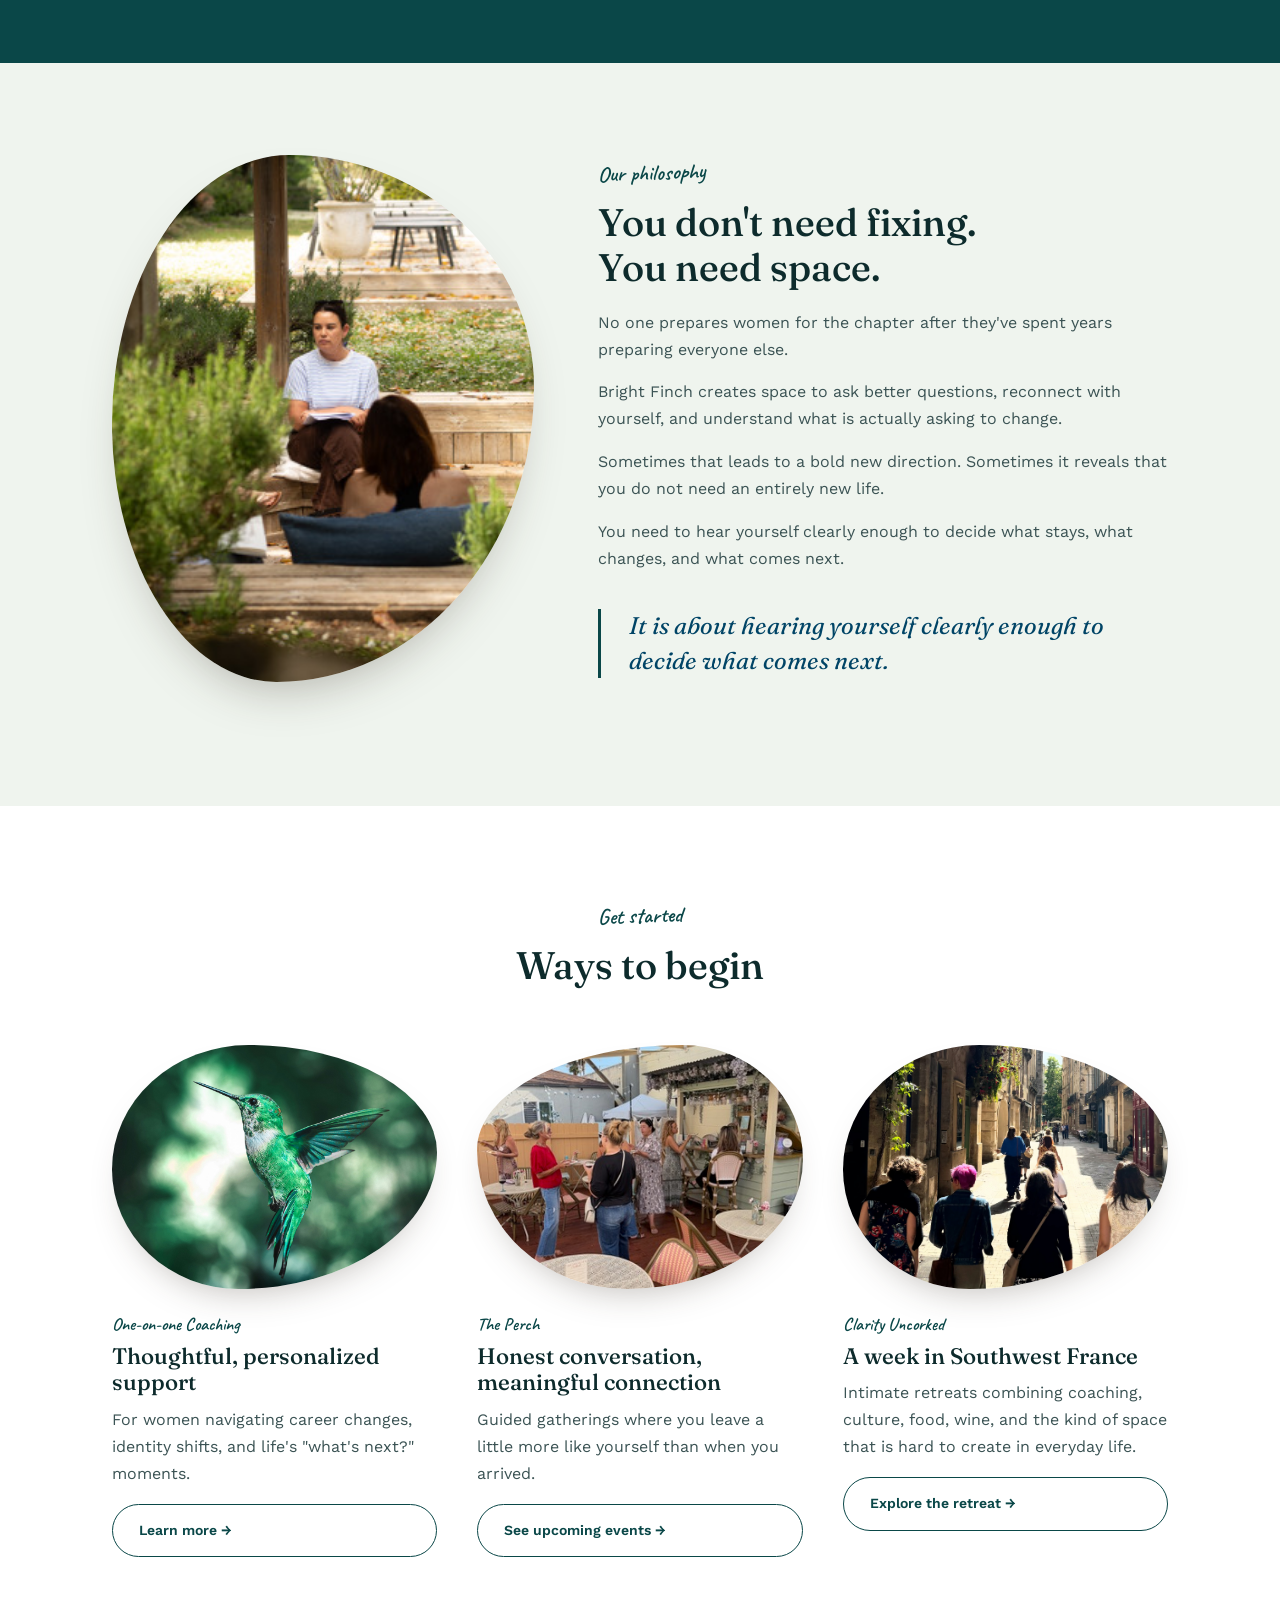
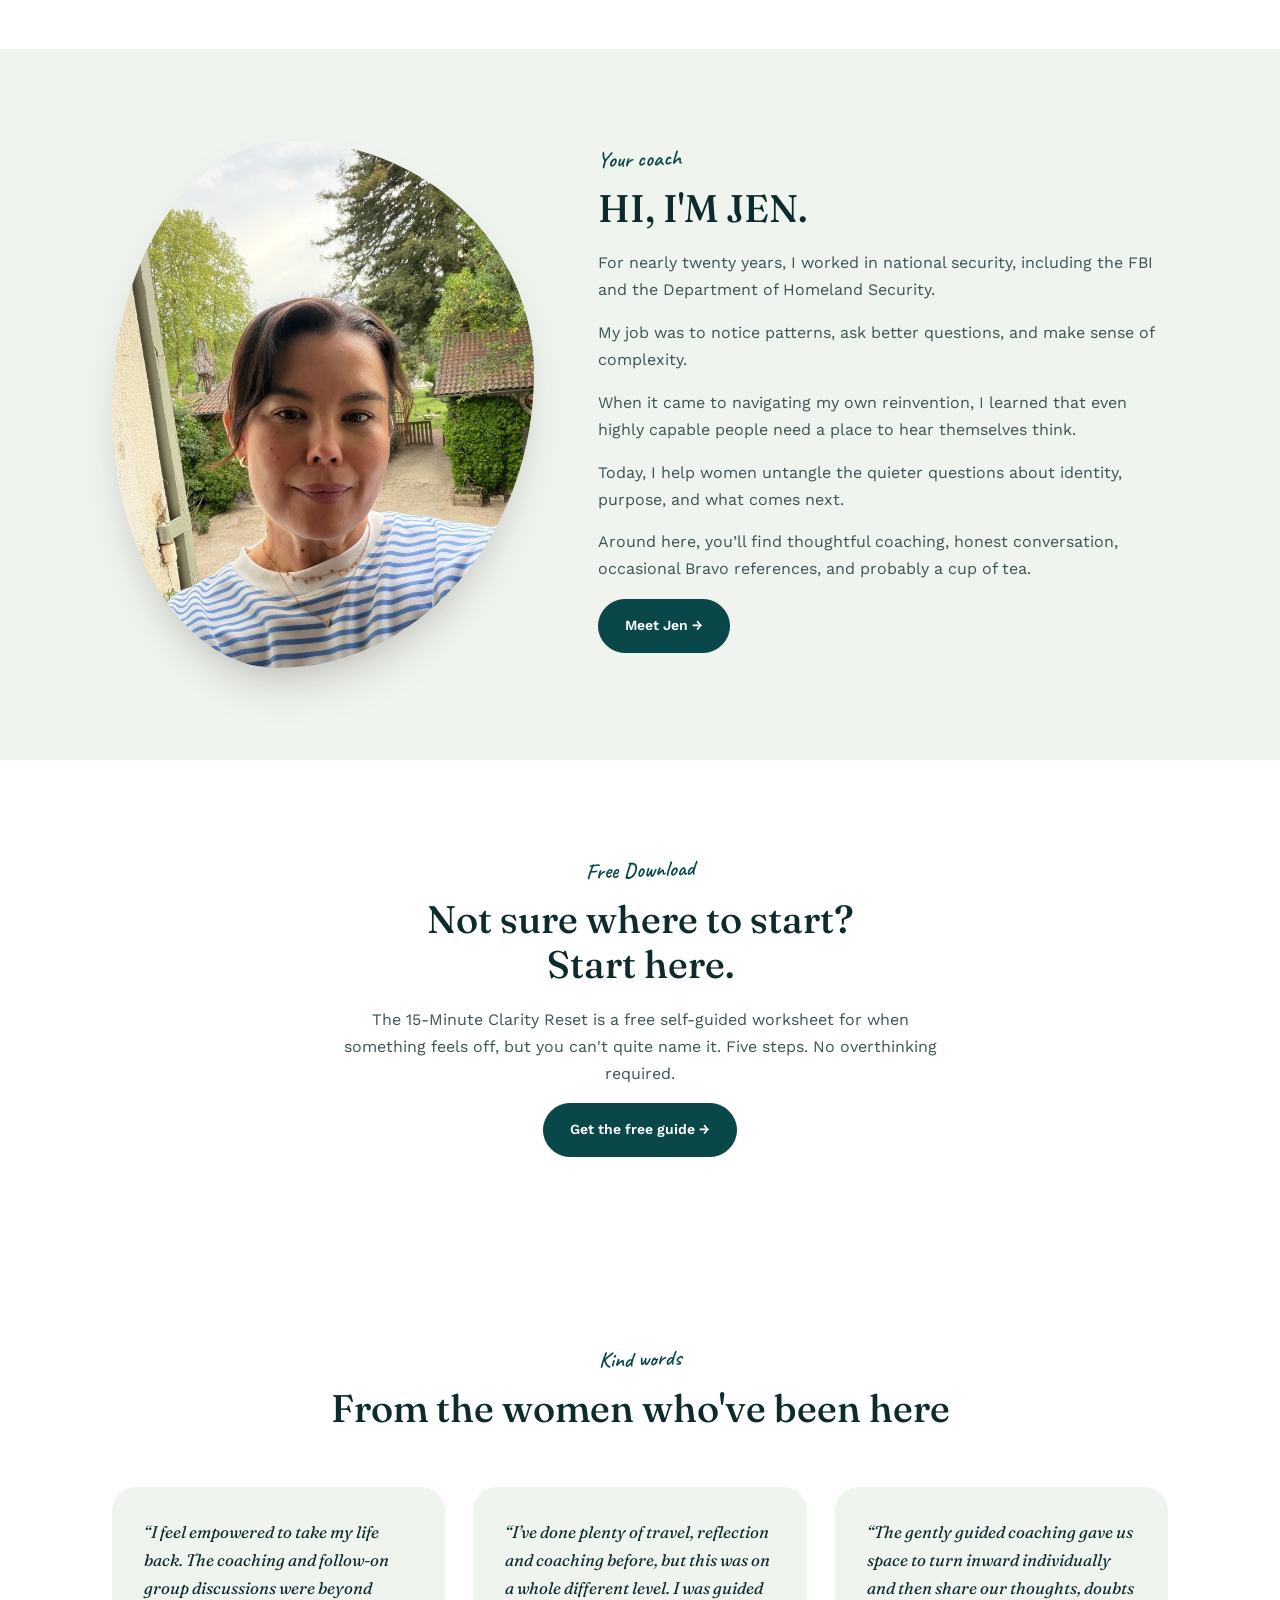
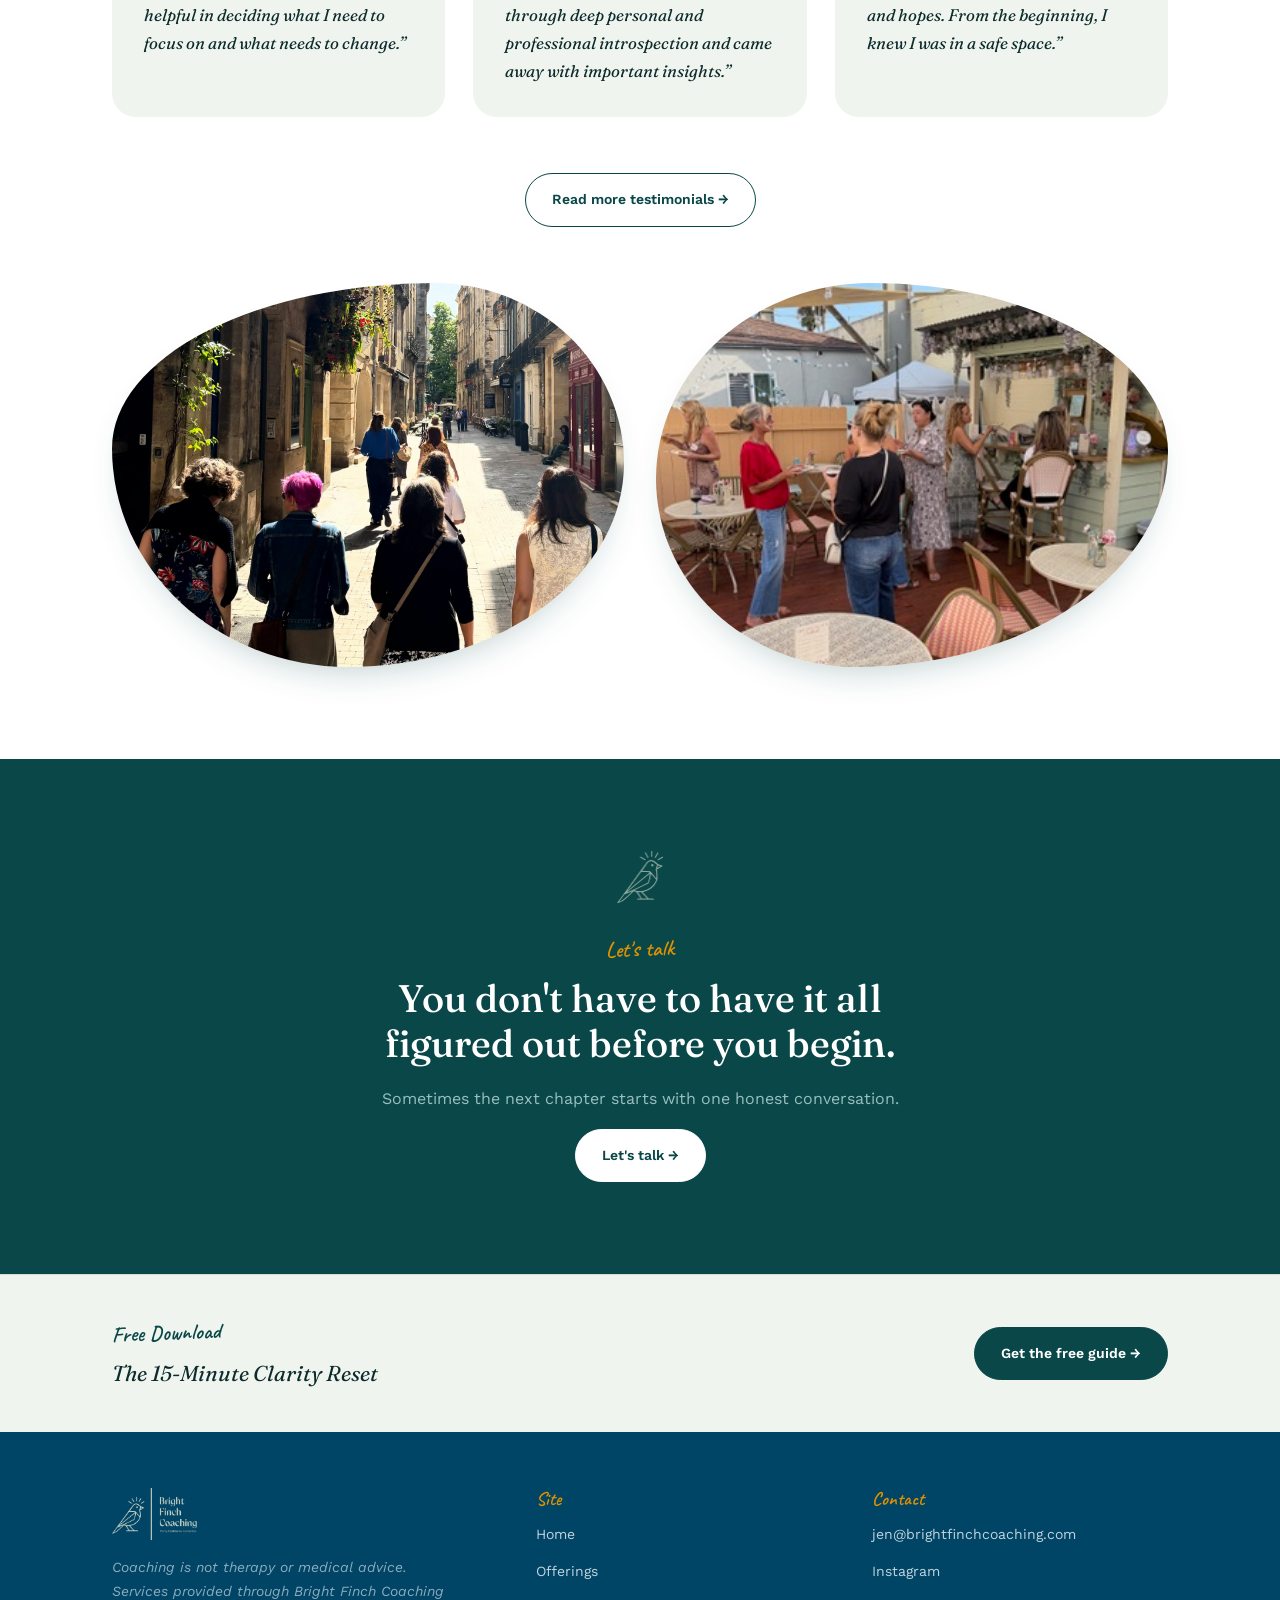
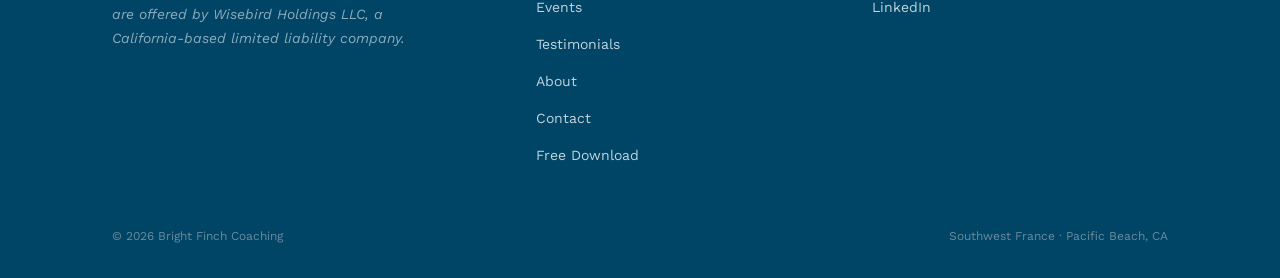
==== commit 7e944061: "Add Instagram link to site header" ====
--- a/index.html
+++ b/index.html
@@ -23,6 +23,7 @@
       <li><a href="testimonials.html">Testimonials</a></li>
       <li><a href="about.html">About</a></li>
       <li><a href="contact.html">Contact</a></li>
+      <li><a href="https://www.instagram.com/brightfinchcoaching/" target="_blank" rel="noopener noreferrer">Instagram</a></li>
       <li><a href="contact.html" class="btn btn-solid nav-cta">Book now</a></li>
     </ul>
     <button class="nav-toggle" aria-label="Toggle menu"><span></span><span></span><span></span></button>
--- a/css/style.css
+++ b/css/style.css
@@ -172,6 +172,15 @@
   padding-bottom: 4px;
   border-bottom: 2px solid transparent;
 }
+.nav-social {
+  font-family: var(--sans);
+  font-size: 14px;
+  font-weight: 500;
+  color: var(--ink-soft);
+  padding-bottom: 4px;
+  border-bottom: 2px solid transparent;
+}
+.nav-social:hover { color: var(--rust); border-bottom-color: var(--rust); }
 
 .nav-links a:hover,
 .nav-links a.active {
@@ -357,8 +366,19 @@
   gap: 64px;
   align-items: start;
 }
-.about-image { border-radius: var(--blob-2); overflow: hidden; box-shadow: 0 24px 48px -20px rgba(58, 46, 34, 0.35); }
-.about-image img { width: 100%; }
+.about-image {
+  border-radius: var(--blob-2);
+  overflow: hidden;
+  box-shadow: 0 24px 48px -20px rgba(58, 46, 34, 0.35);
+  aspect-ratio: 4 / 5;
+  background: #f1efe9;
+}
+.about-image img {
+  width: 100%;
+  height: 100%;
+  object-fit: cover;
+  object-position: center 18%;
+}
 
 /* ---------- retreat cross-promo ---------- */
 .retreat-block {
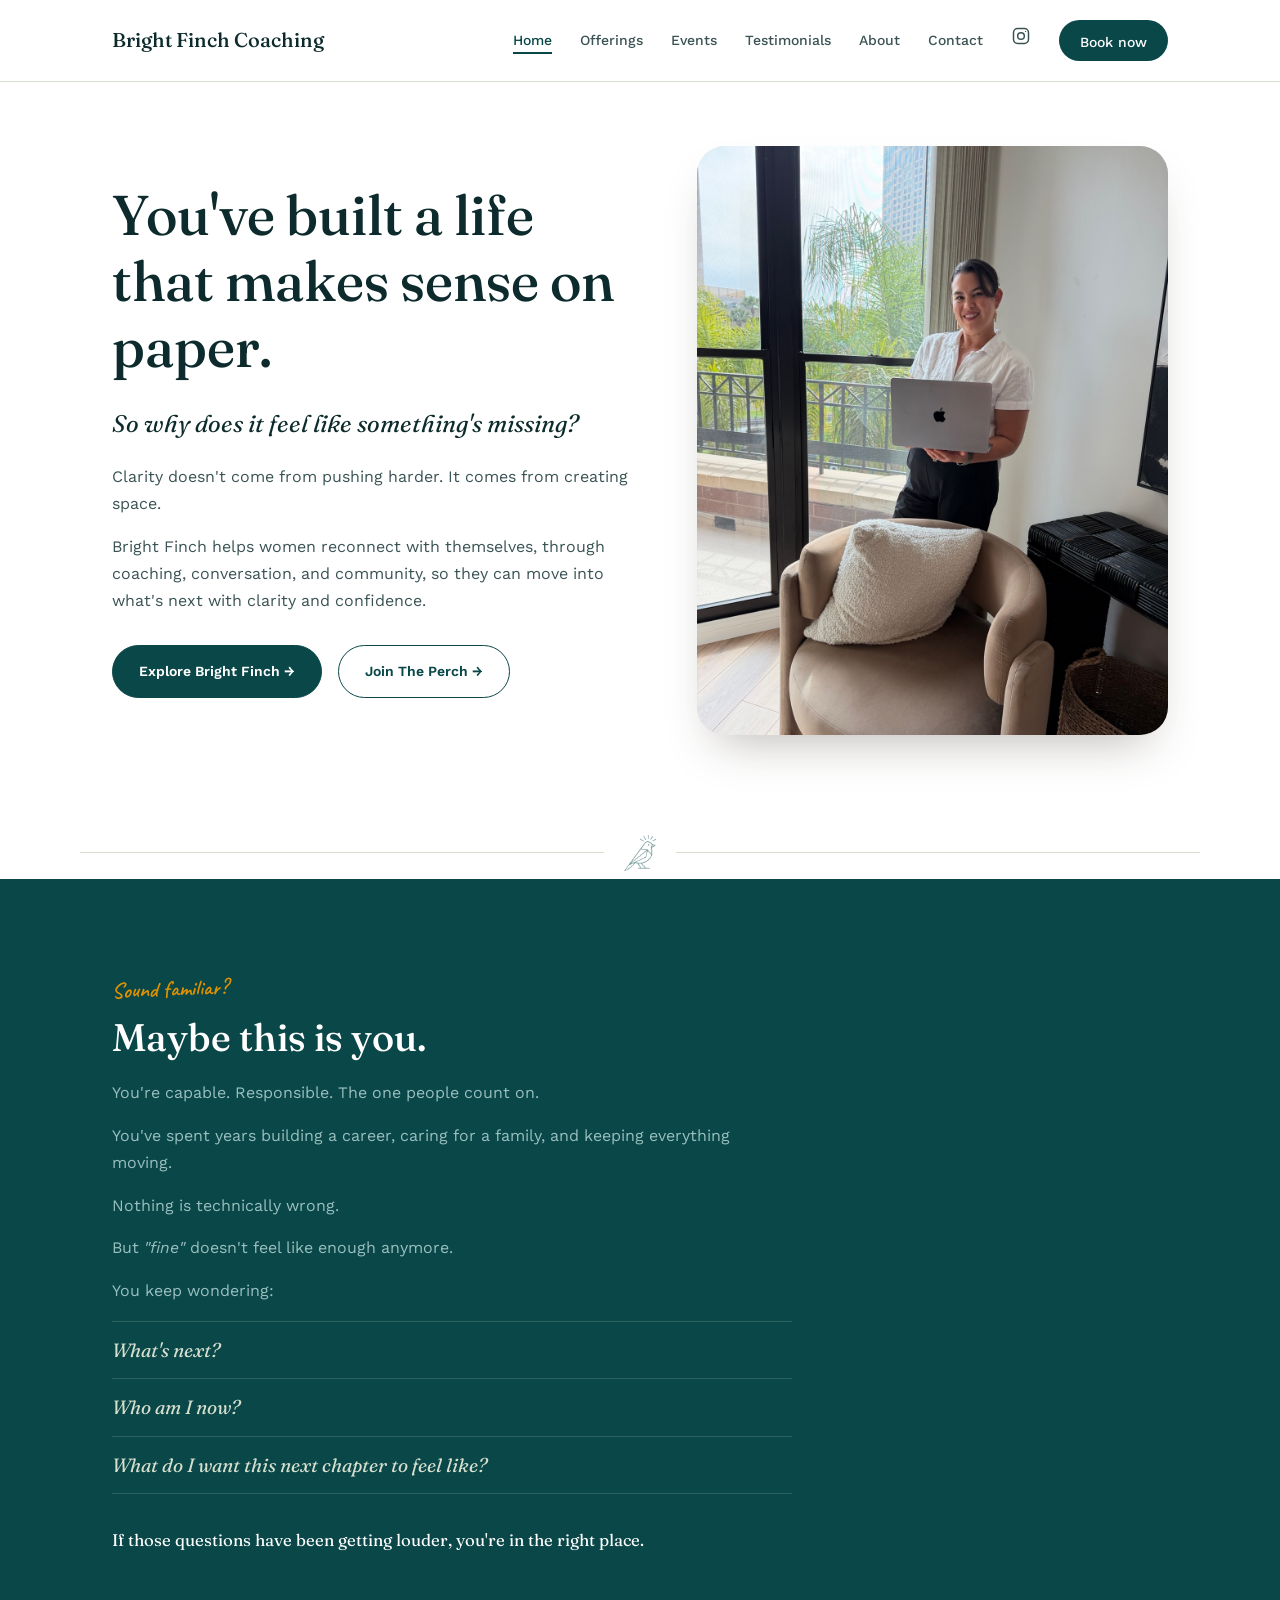
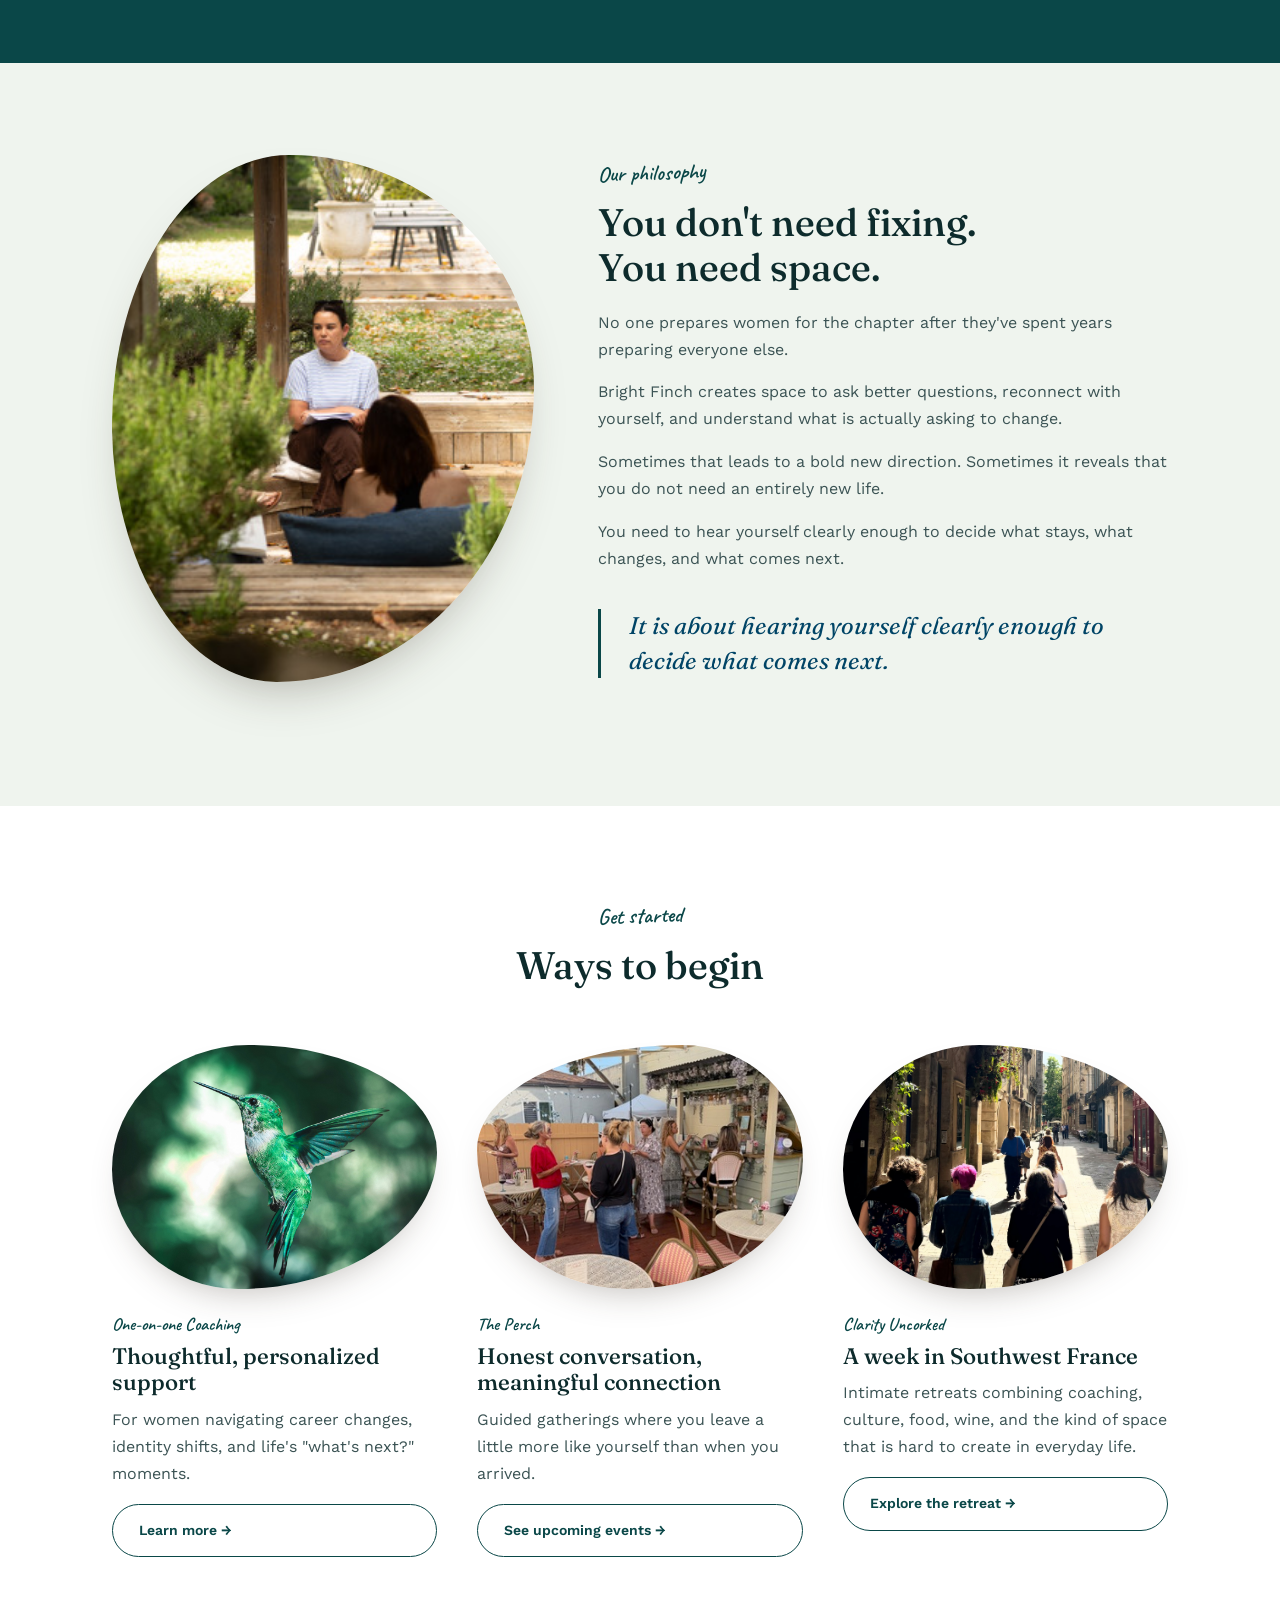
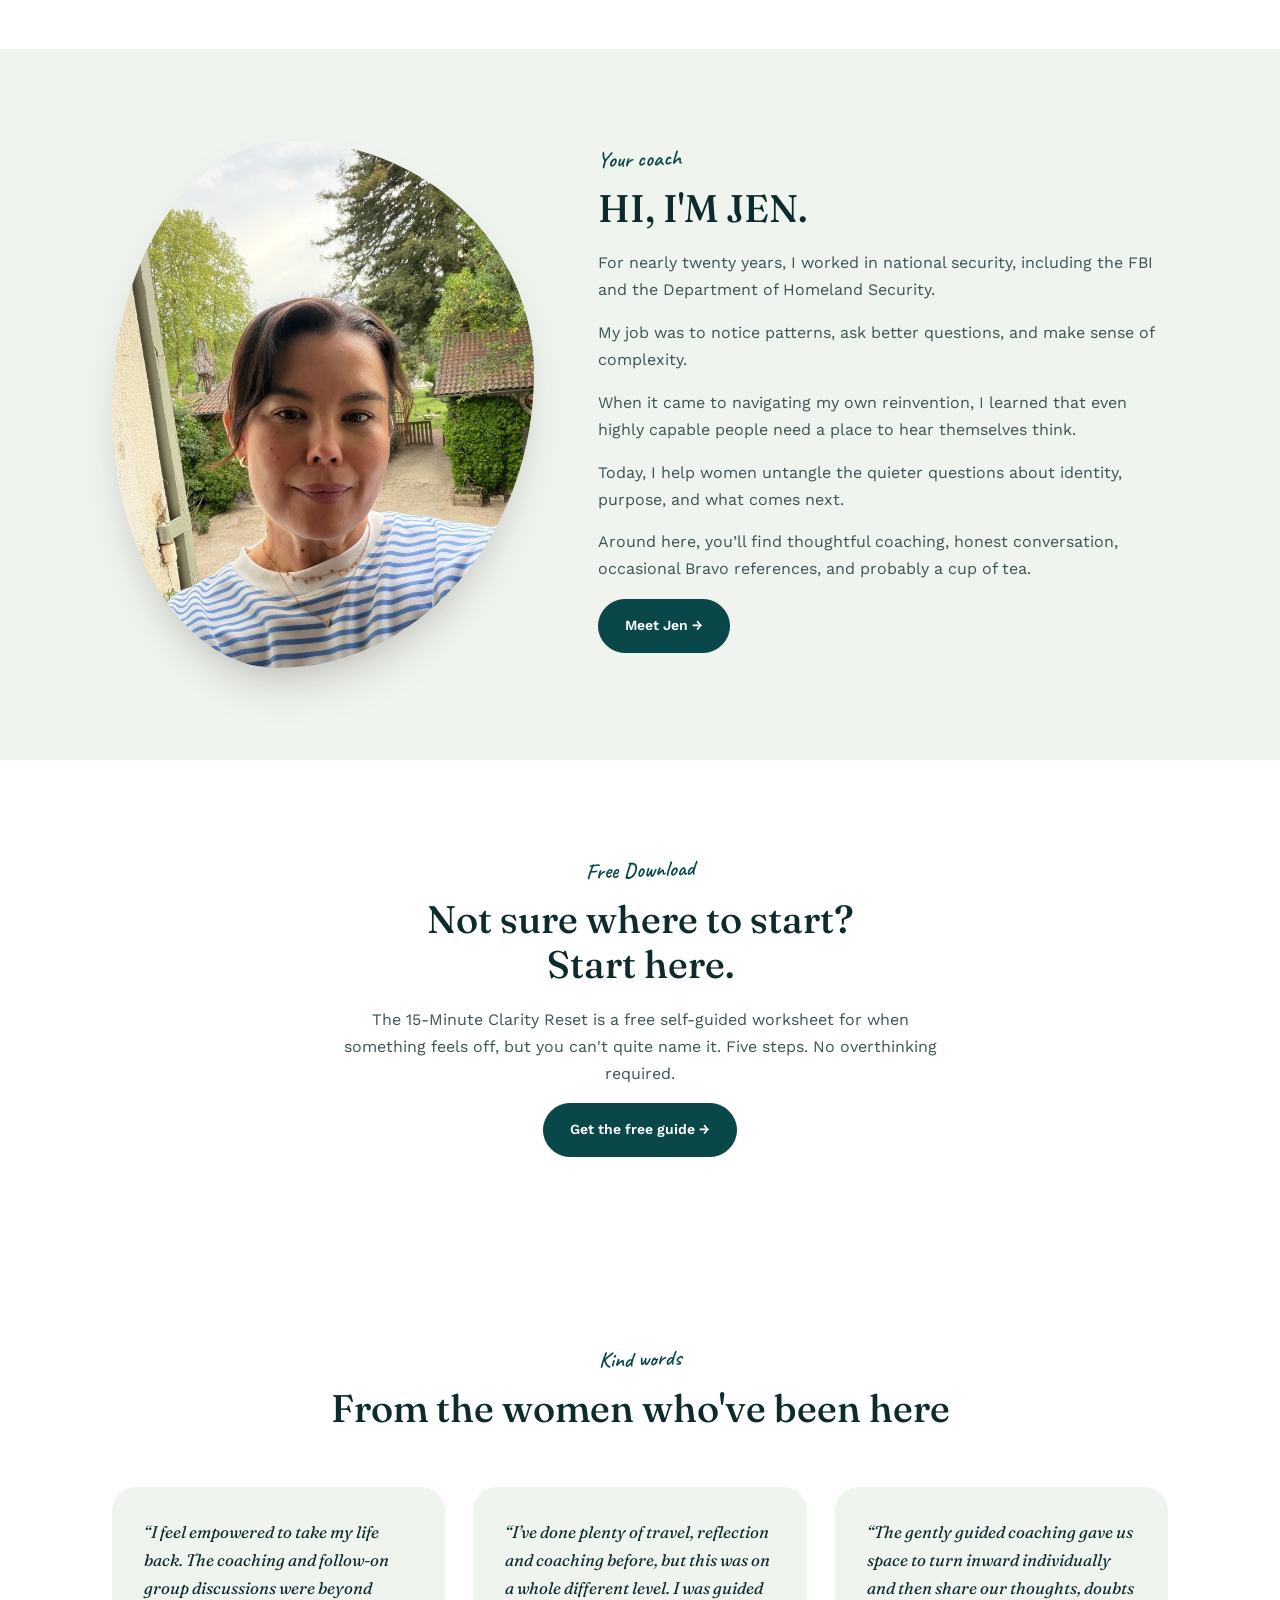
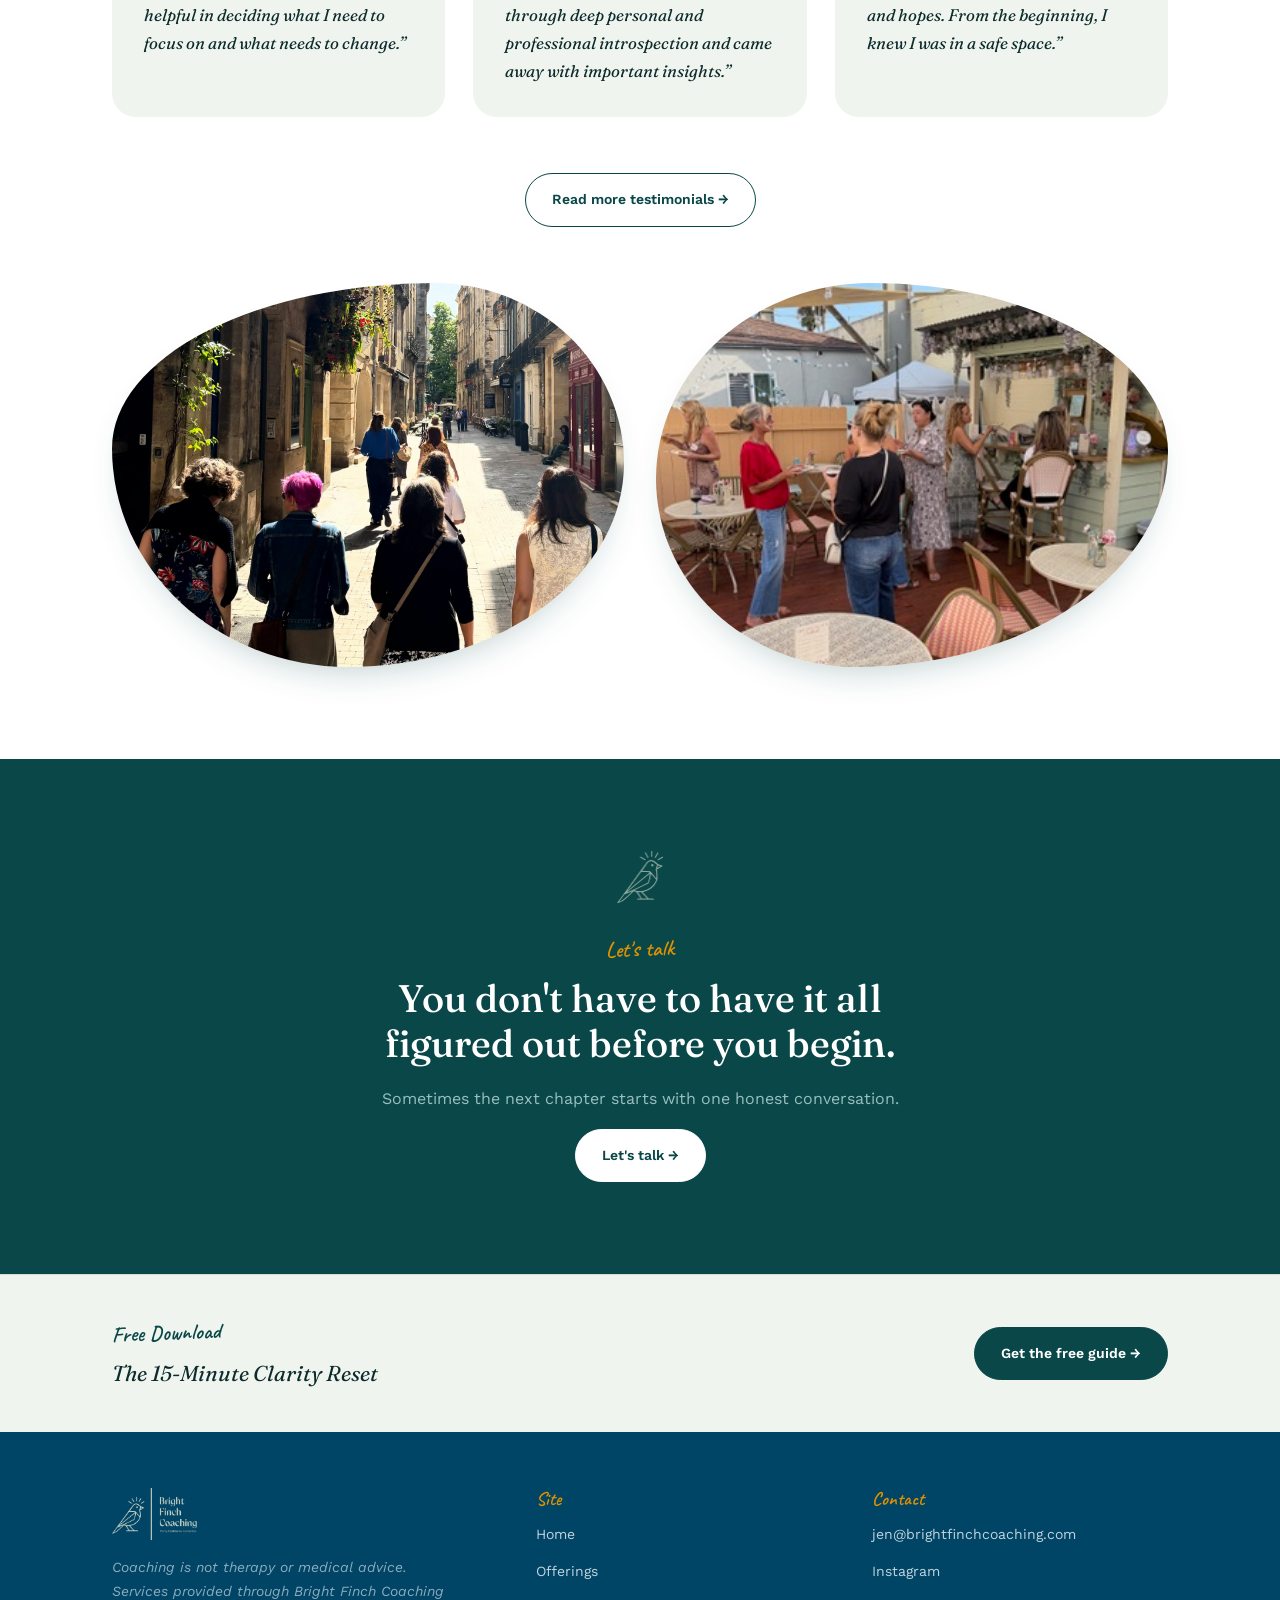
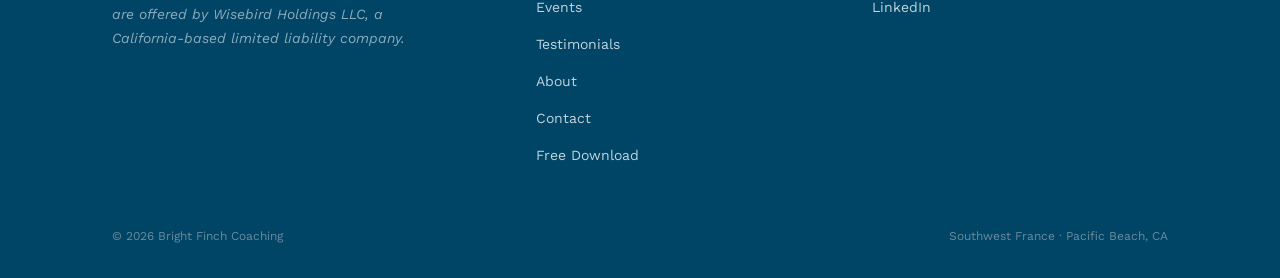
==== commit 7826c61c: "Use Instagram icon in site header" ====
--- a/index.html
+++ b/index.html
@@ -23,7 +23,7 @@
       <li><a href="testimonials.html">Testimonials</a></li>
       <li><a href="about.html">About</a></li>
       <li><a href="contact.html">Contact</a></li>
-      <li><a href="https://www.instagram.com/brightfinchcoaching/" target="_blank" rel="noopener noreferrer">Instagram</a></li>
+      <li><a href="https://www.instagram.com/brightfinchcoaching/" class="nav-social" aria-label="Instagram" target="_blank" rel="noopener noreferrer"><svg class="nav-social-icon" viewBox="0 0 24 24" fill="none" stroke="currentColor" stroke-width="1.8" stroke-linecap="round" stroke-linejoin="round" aria-hidden="true"><rect x="3" y="3" width="18" height="18" rx="5"></rect><circle cx="12" cy="12" r="4"></circle><circle cx="17.5" cy="6.5" r="0.75" fill="currentColor" stroke="none"></circle></svg></a></li>
       <li><a href="contact.html" class="btn btn-solid nav-cta">Book now</a></li>
     </ul>
     <button class="nav-toggle" aria-label="Toggle menu"><span></span><span></span><span></span></button>
--- a/css/style.css
+++ b/css/style.css
@@ -179,8 +179,12 @@
   color: var(--ink-soft);
   padding-bottom: 4px;
   border-bottom: 2px solid transparent;
+  display: inline-flex;
+  align-items: center;
+  justify-content: center;
 }
 .nav-social:hover { color: var(--rust); border-bottom-color: var(--rust); }
+.nav-social-icon { display: block; width: 20px; height: 20px; }
 
 .nav-links a:hover,
 .nav-links a.active {
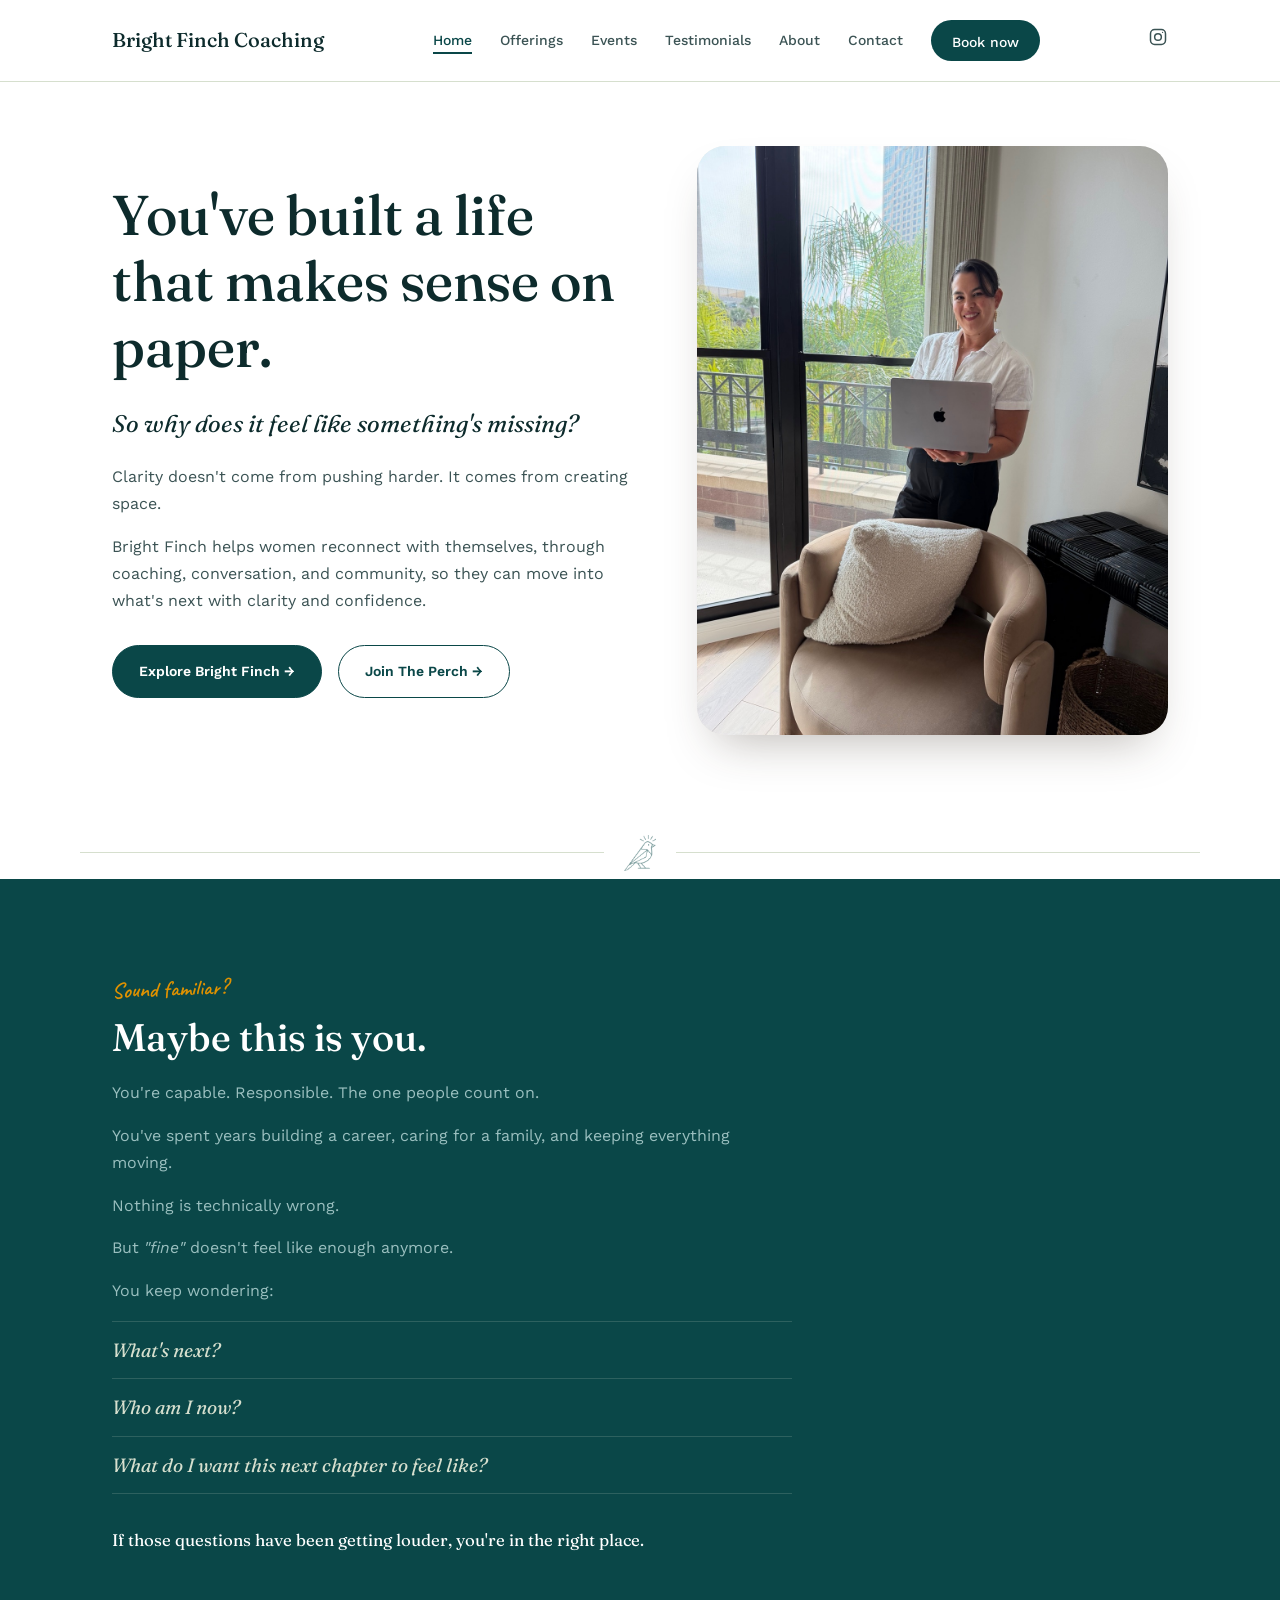
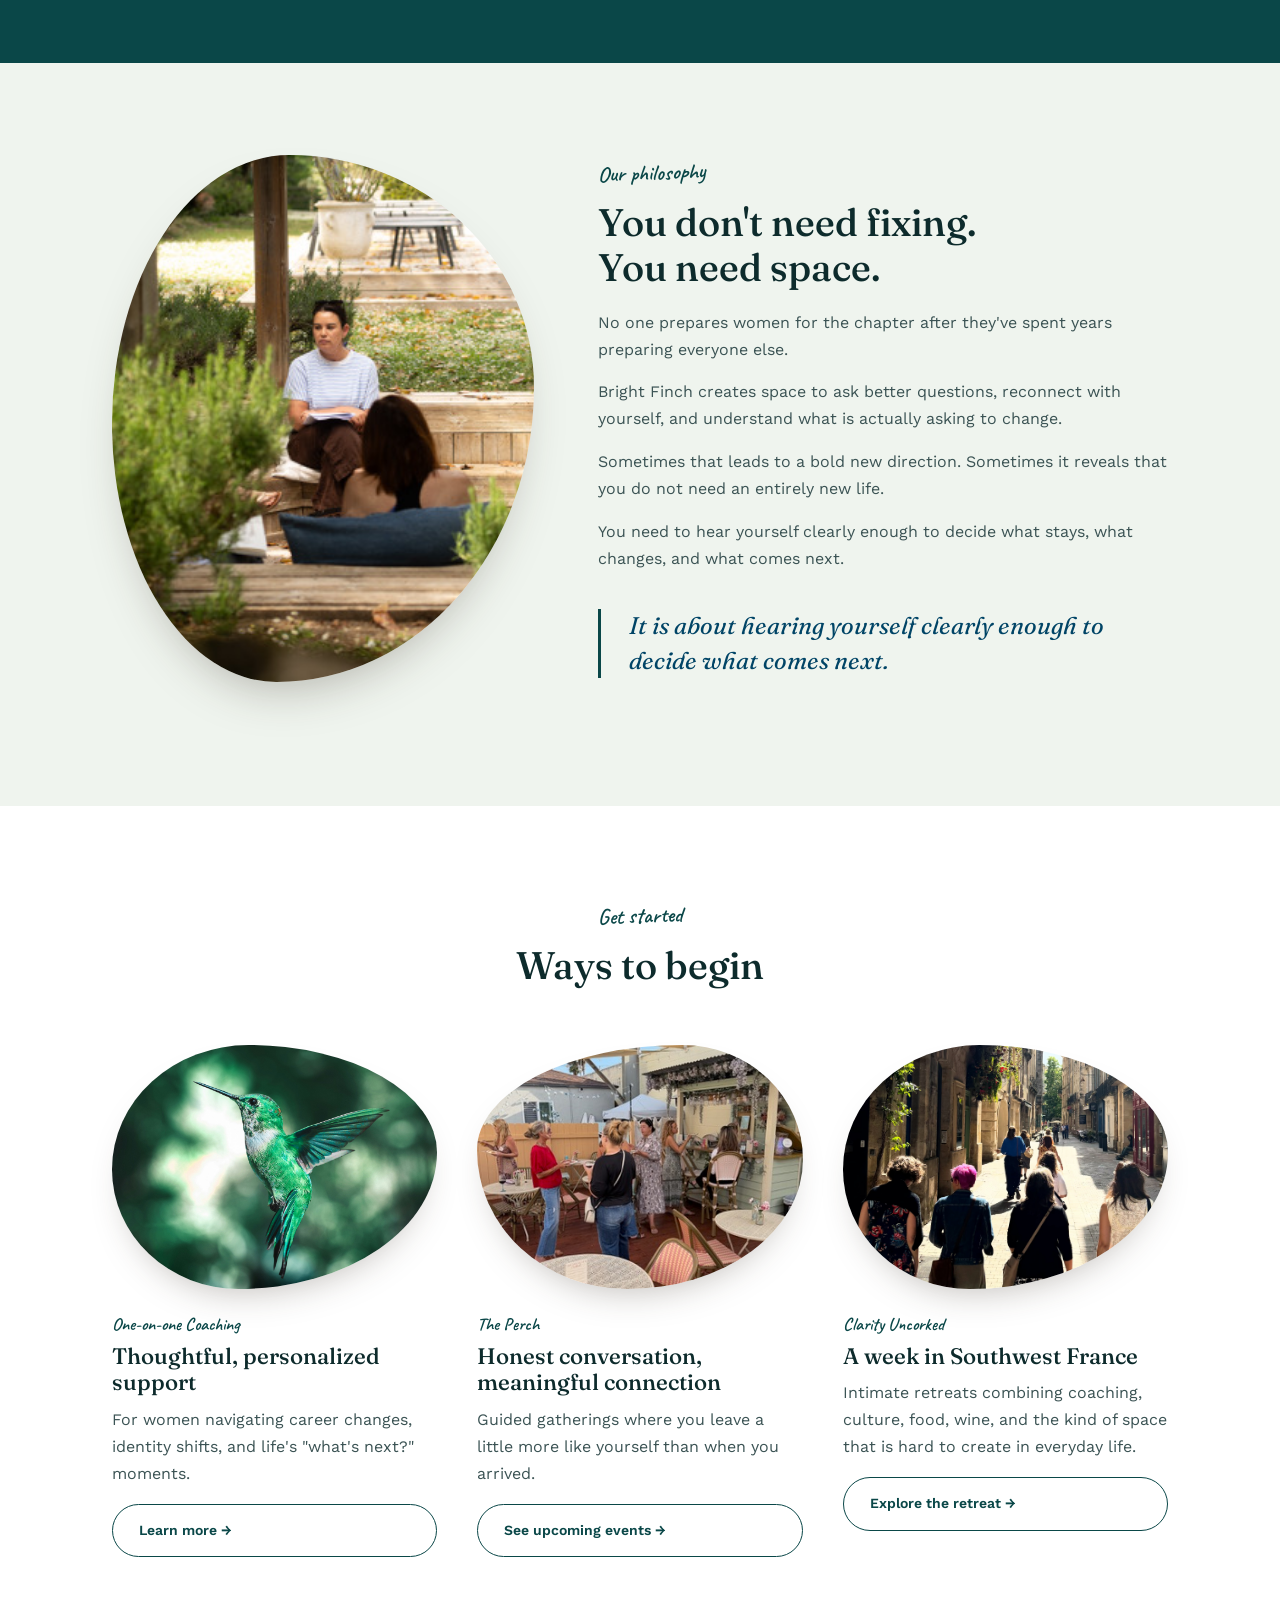
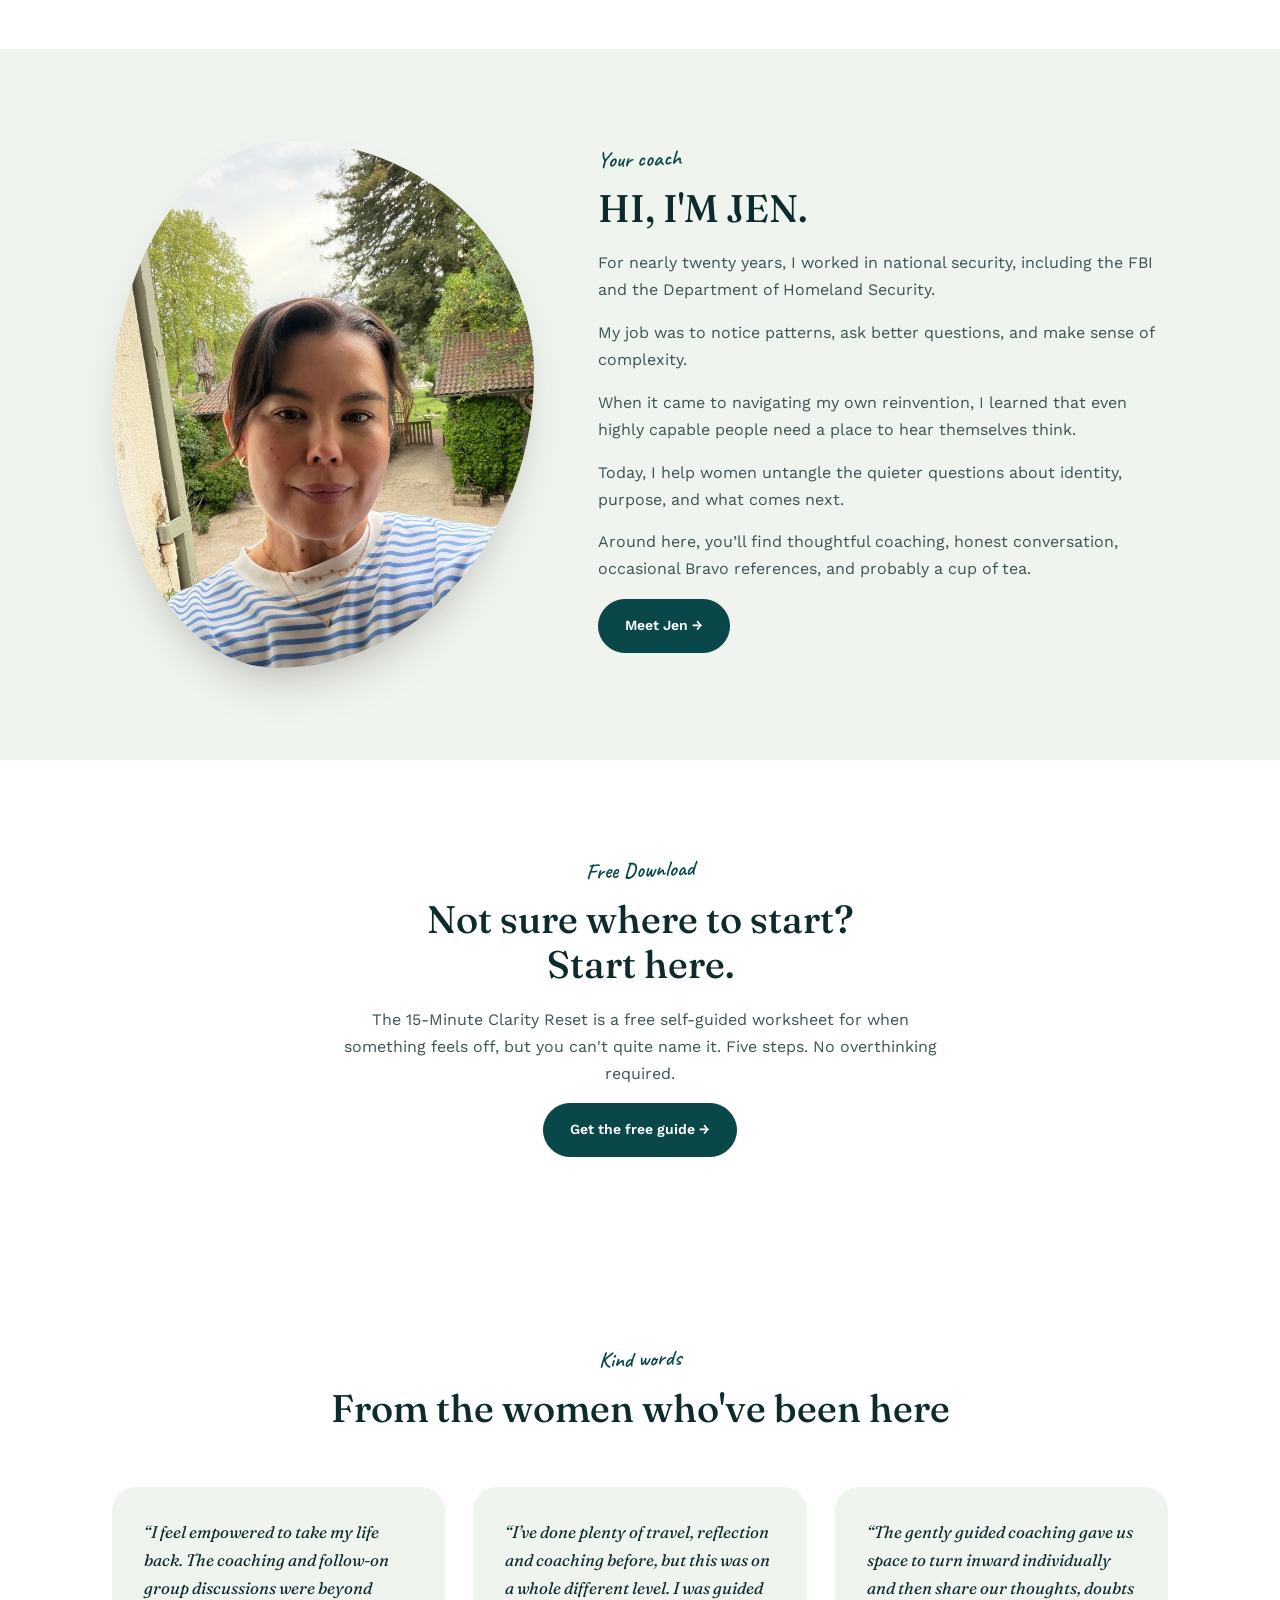
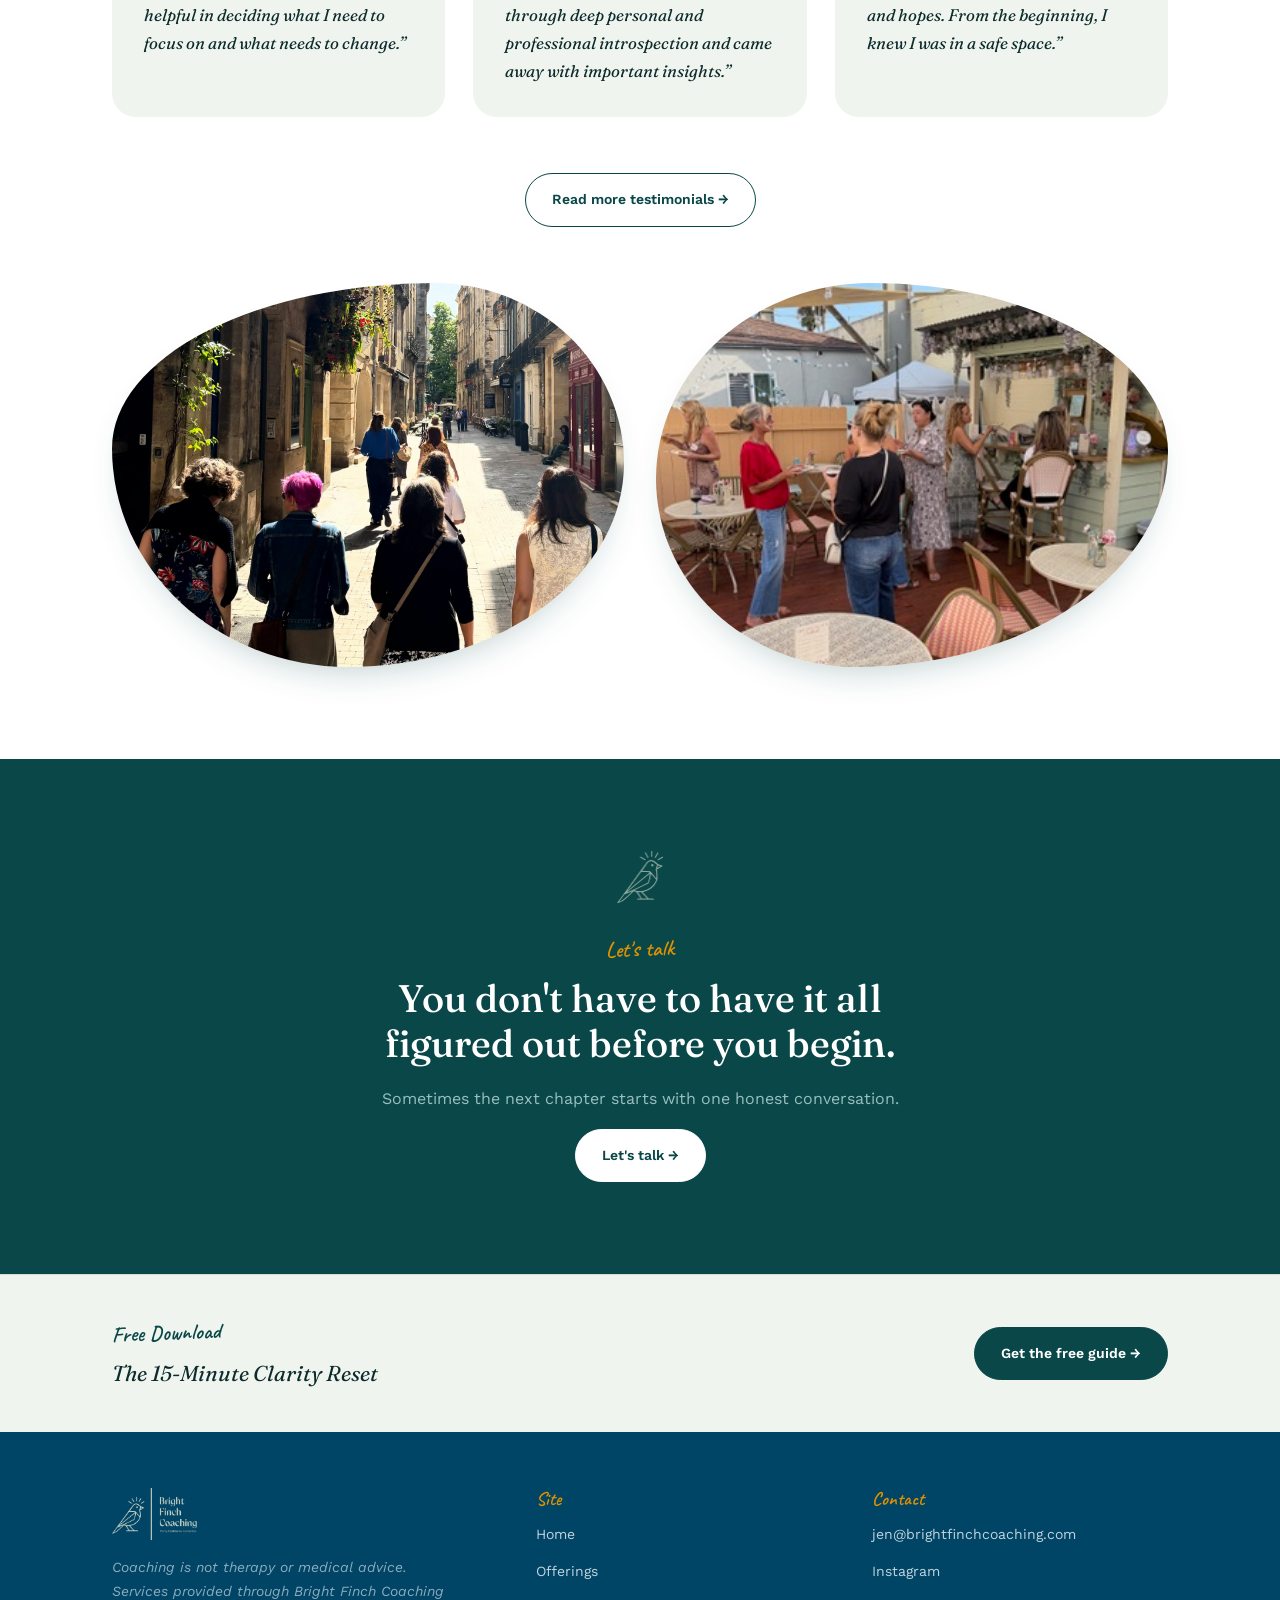
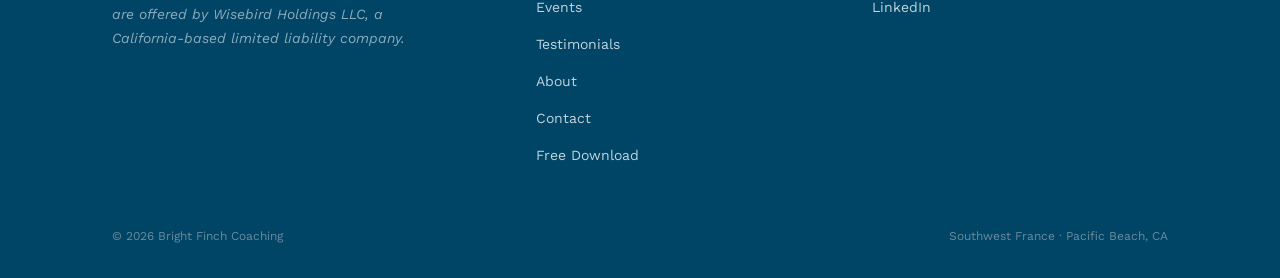
==== commit e1f5dec2: "Keep Instagram icon visible in mobile header" ====
--- a/index.html
+++ b/index.html
@@ -23,9 +23,9 @@
       <li><a href="testimonials.html">Testimonials</a></li>
       <li><a href="about.html">About</a></li>
       <li><a href="contact.html">Contact</a></li>
-      <li><a href="https://www.instagram.com/brightfinchcoaching/" class="nav-social" aria-label="Instagram" target="_blank" rel="noopener noreferrer"><svg class="nav-social-icon" viewBox="0 0 24 24" fill="none" stroke="currentColor" stroke-width="1.8" stroke-linecap="round" stroke-linejoin="round" aria-hidden="true"><rect x="3" y="3" width="18" height="18" rx="5"></rect><circle cx="12" cy="12" r="4"></circle><circle cx="17.5" cy="6.5" r="0.75" fill="currentColor" stroke="none"></circle></svg></a></li>
       <li><a href="contact.html" class="btn btn-solid nav-cta">Book now</a></li>
     </ul>
+    <a href="https://www.instagram.com/brightfinchcoaching/" class="nav-social" aria-label="Instagram" target="_blank" rel="noopener noreferrer"><svg class="nav-social-icon" viewBox="0 0 24 24" fill="none" stroke="currentColor" stroke-width="1.8" stroke-linecap="round" stroke-linejoin="round" aria-hidden="true"><rect x="3" y="3" width="18" height="18" rx="5"></rect><circle cx="12" cy="12" r="4"></circle><circle cx="17.5" cy="6.5" r="0.75" fill="currentColor" stroke="none"></circle></svg></a>
     <button class="nav-toggle" aria-label="Toggle menu"><span></span><span></span><span></span></button>
   </nav>
 </header>
